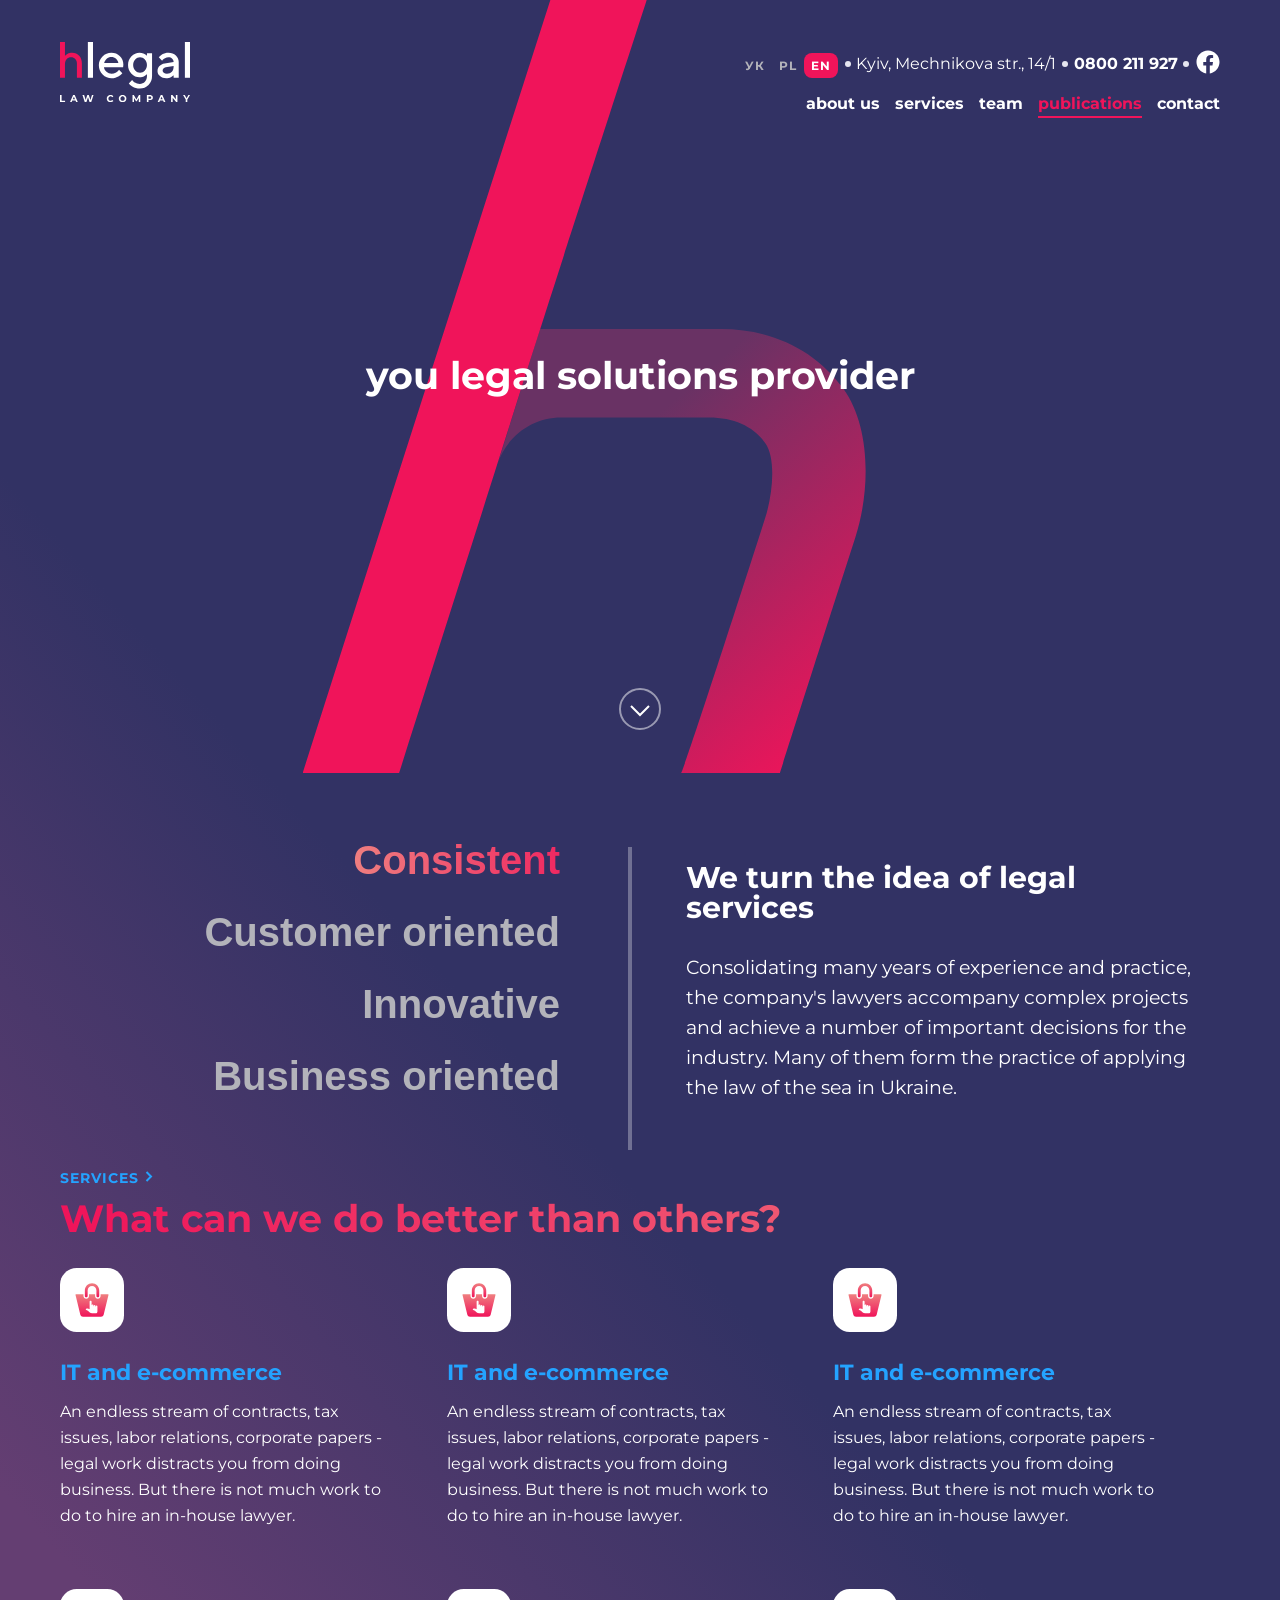
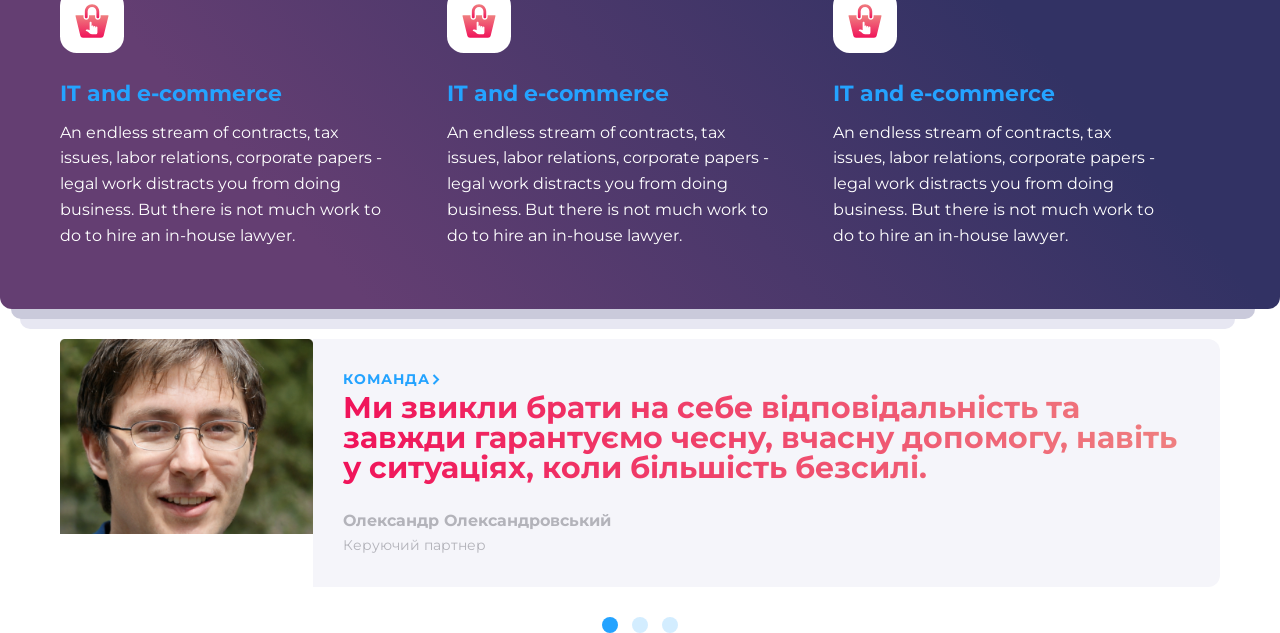
==== final_project/app/index.html @ 8c158797 "slider" ====
<!DOCTYPE html>
<html lang="en ua">

<head>
    <meta charset="UTF-8">
    <meta name="viewport" content="width=device-width, initial-scale=1.0">
    <link rel="stylesheet" href="css/style.css">
    <title>Document</title>
</head>

<body class="body">
    <div class="background">
        <div class="wrapper">
            <header class="header">
                <div class="header__top">
                    <ul class="lang">
                        <li><a href="#">ук</a></li>
                        <li><a href="#">pl</a></li>
                        <li><a href="#" class="active">en</a></li>
                    </ul>
                    <div class="header__adress">Kyiv, Mechnikova str., 14/1</div>
                    <a class="header__tel" href="tel:">0800 211 927</a>
                    <a href="#" class="header__fb">
                        <svg class="icon__facebook">
                            <use xlink:href="img/sprite.svg#facebook"></use>
                        </svg>
                    </a>
                </div>
                <div class="header__logo-box">
                    <a class="header__logo-box-logo" href="#">
                        <img src="./img/logo.svg" alt="">
                    </a>
                    <span class="header__breadcrumbs">about us</span>
                </div>
                <nav class="menu">
                    <button type="button" class="menu__btn"></button>
                    <ul class="menu__list">
                        <li><a href="#">about us</a></li>
                        <li><a href="#">services</a></li>
                        <li><a href="#">team</a></li>
                        <li><a class="active" href="#">publications</a></li>
                        <li><a href="#">contact</a></li>
                    </ul>
                </nav>
            </header>
            <main>
                <section class="solutions">
                    <h1 class="solutions__h">you legal solutions provider</h1>
                    <button class="solutions__btn" type="button">
                        <img src="./img/scroll.svg">
                    </button>
                    <div class="solutions__box">
                        <div class="solutions__box__list">
                            <ul class="solutions__list">
                                <li class="solutions__list__inset"><button type="button"
                                        class="solutions__list__btn active">Consistent</button></li>
                                <li class="solutions__list__inset"><button type="button"
                                        class="solutions__list__btn">Customer
                                        oriented</button></li>
                                <li class="solutions__list__inset"><button type="button"
                                        class="solutions__list__btn">Innovative</button></li>
                                <li class="solutions__list__inset"><button type="button"
                                        class="solutions__list__btn">Business
                                        oriented</button></li>
                            </ul>
                        </div>
                        <div class="solutions__box__text">
                            <article class="solutions__info">
                                <h2 class="solutions__info__h2">We turn the idea of legal services</h3>
                                    <p class="solutions__info__p">Consolidating many years of experience and
                                        practice, the company's lawyers
                                        accompany
                                        complex projects and achieve a number of important decisions for the
                                        industry.
                                        Many
                                        of them form the practice of applying the law of the sea in Ukraine.</p>
                            </article>
                        </div>
                </section>
                <section class="services">
                    <a href="#" class="services__btn">Services</a>
                    <h2 class="services__h2">What can we do better than others?</h2>
                    <div class="services__block">
                        <article class="services__block__inset">
                            <div class="services__block__inset__content">
                                <img class="img-responsive icon__case" src="./img/icon_case.svg">
                                <h3 class="services__block__inset__content__h3">IT and e-commerce</h3>
                                <p class="services__block__inset__content__p">An endless stream of contracts, tax
                                    issues, labor relations, corporate papers - legal work distracts you from doing
                                    business. But there is not much work to do to hire an in-house lawyer.</p>
                            </div>
                        </article>
                        <article class="services__block__inset">
                            <div class="services__block__inset__content">
                                <img class="img-responsive icon__case" src="./img/icon_case.svg">
                                <h3 class="services__block__inset__content__h3">IT and e-commerce</h3>
                                <p class="services__block__inset__content__p">An endless stream of contracts, tax
                                    issues, labor relations, corporate papers - legal work distracts you from doing
                                    business. But there is not much work to do to hire an in-house lawyer.</p>
                            </div>
                        </article>
                        <article class="services__block__inset">
                            <div class="services__block__inset__content">
                                <img class="img-responsive icon__case" src="./img/icon_case.svg">
                                <h3 class="services__block__inset__content__h3">IT and e-commerce</h3>
                                <p class="services__block__inset__content__p">An endless stream of contracts, tax
                                    issues, labor relations, corporate papers - legal work distracts you from doing
                                    business. But there is not much work to do to hire an in-house lawyer.</p>
                            </div>
                        </article>
                        <article class="services__block__inset">
                            <div class="services__block__inset__content">
                                <img class="img-responsive icon__case" src="./img/icon_case.svg">
                                <h3 class="services__block__inset__content__h3">IT and e-commerce</h3>
                                <p class="services__block__inset__content__p">An endless stream of contracts, tax
                                    issues, labor relations, corporate papers - legal work distracts you from doing
                                    business. But there is not much work to do to hire an in-house lawyer.</p>
                            </div>
                        </article>
                        <article class="services__block__inset">
                            <div class="services__block__inset__content">
                                <img class="img-responsive icon__case" src="./img/icon_case.svg">
                                <h3 class="services__block__inset__content__h3">IT and e-commerce</h3>
                                <p class="services__block__inset__content__p">An endless stream of contracts, tax
                                    issues, labor relations, corporate papers - legal work distracts you from doing
                                    business. But there is not much work to do to hire an in-house lawyer.</p>
                            </div>
                        </article>
                        <article class="services__block__inset">
                            <div class="services__block__inset__content">
                                <img class="img-responsive icon__case" src="./img/icon_case.svg">
                                <h3 class="services__block__inset__content__h3">IT and e-commerce</h3>
                                <p class="services__block__inset__content__p">An endless stream of contracts, tax
                                    issues, labor relations, corporate papers - legal work distracts you from doing
                                    business. But there is not much work to do to hire an in-house lawyer.</p>
                            </div>
                        </article>
                    </div>
                </section>
            </main>
        </div>
    </div>
    <div class="wrapper">
        <footer>
            <section class="team">
                <div class="slider js-slider">
                    <article class="slider__item">
                        <div class="slider__item__pic">
                            <img class="img-responsive" src="./img/team-member.png">
                        </div>
                        <div class="slider__item__text">
                            <a href="#" class="slider__item__text__btn">команда</a>
                            <p class="slider__item__text__p1">Ми звикли брати на себе відповідальність та завжди гарантуємо чесну, вчасну допомогу, навіть у ситуаціях, коли більшість безсилі.</p>
                            <p class="slider__item__text__p2">Олександр Олександровський</p>
                            <p class="slider__item__text__p3">Керуючий партнер</p>
                        </div>
                    </article>
                    <article class="slider__item">
                        <div class="slider__item__pic">
                            <img class="img-responsive" src="./img/team-member.png">
                        </div>
                        <div class="slider__item__text">
                            <a href="#" class="slider__item__text__btn">команда</a>
                            <p class="slider__item__text__p1">Ми звикли брати на себе відповідальність та завжди гарантуємо чесну, вчасну допомогу, навіть у ситуаціях, коли більшість безсилі.</p>
                            <p class="slider__item__text__p2">Олександр Олександровський</p>
                            <p class="slider__item__text__p3">Керуючий партнер</p>
                        </div>
                    </article>
                    <article class="slider__item">
                        <div class="slider__item__pic">
                            <img class="img-responsive" src="./img/team-member.png">
                        </div>
                        <div class="slider__item__text">
                            <a href="#" class="slider__item__text__btn">команда</a>
                            <p class="slider__item__text__p1">Ми звикли брати на себе відповідальність та завжди гарантуємо чесну, вчасну допомогу, навіть у ситуаціях, коли більшість безсилі.</p>
                            <p class="slider__item__text__p2">Олександр Олександровський</p>
                            <p class="slider__item__text__p3">Керуючий партнер</p>
                        </div>
                    </article>
                </div>
            </section>
        </footer>
    </div>
    <script src="./js/all.js"></script>
</body>

</html>
---- final_project/app/css/style.css ----
@font-face {
  font-family: "Montserrat";
  src: url(../fonts/Montserrat-400.woff) format("woff");
  font-weight: 400;
  font-style: normal;
  font-display: swap;
}
@font-face {
  font-family: "Montserrat";
  src: url(../fonts/Montserrat-700.woff) format("woff");
  font-weight: 700;
  font-style: normal;
  font-display: swap;
}
* {
  -webkit-box-sizing: border-box;
          box-sizing: border-box;
  margin: 0;
}

.wrapper {
  max-width: 1250px;
  min-width: 290px;
  margin: 0 auto;
  padding: 0 15px;
}

::before,
::after {
  -webkit-box-sizing: border-box;
          box-sizing: border-box;
}

.img-responsive {
  max-width: 100%;
  height: auto;
}

.body {
  font-family: "Montserrat", "Tahoma", sans-serif;
  font-weight: 400;
  font-style: normal;
  color: #ffffff;
}

.background {
  position: relative;
  background-image: url(../img/symbol.svg), linear-gradient(228.57deg, #323264 11.93%, #323264 57.17%, #643E72 87.46%);
  background-repeat: no-repeat;
  background-position: center top, center;
  background-size: 671px auto, contain;
  border-radius: 0px 0px 12px 12px;
}
.background::before {
  content: "";
  display: inline-block;
  width: 97.2%;
  height: 10px;
  background-color: #CACADB;
  border-radius: 0px 0px 12px 12px;
  position: absolute;
  bottom: -10px;
  left: 11px;
}
.background::after {
  content: "";
  display: inline-block;
  width: 94.9%;
  height: 10px;
  background-color: #E7E7F2;
  border-radius: 0px 0px 12px 12px;
  position: absolute;
  bottom: -20px;
  left: 20px;
}

@media (min-width: 768px) {
  .wrapper {
    max-width: 1280px;
    min-width: 260px;
    padding: 0 60px;
  }
  .background {
    background-size: 890px auto, contain;
    background-position: center -9px, center;
  }
}
@media (min-width: 992px) {
  .background {
    background-size: 675px auto, contain;
    background-position: center 0px, center;
  }
}
.header {
  display: grid;
  grid-template-columns: 1fr auto;
  grid-template-rows: -webkit-min-content -webkit-min-content;
  grid-template-rows: min-content min-content;
  position: relative;
}
.header__top {
  grid-column: 1/-1;
  display: -webkit-box;
  display: -ms-flexbox;
  display: flex;
  -webkit-box-pack: justify;
      -ms-flex-pack: justify;
          justify-content: space-between;
  -webkit-box-align: center;
      -ms-flex-align: center;
          align-items: center;
  margin: 0 -15px;
  padding: 0 15px;
  background-color: rgba(245, 245, 250, 0.2);
  padding-top: 10px;
  padding-bottom: 10px;
}
.header__adress {
  display: none;
}
.header__tel {
  color: #ffffff;
  text-decoration: none;
  font-weight: 700;
  font-size: 16px;
  line-height: 100%;
  text-align: right;
}
.header__fb {
  display: none;
}
.header__logo-box {
  display: -webkit-box;
  display: -ms-flexbox;
  display: flex;
  -webkit-box-align: center;
      -ms-flex-align: center;
          align-items: center;
  padding-top: 15px;
}
.header__logo-box span {
  display: none;
}
.header__logo-box-logo img {
  display: block;
  width: 69px;
  height: 32px;
}
.header__breadcrumbs {
  color: #323264;
  font-size: 20px;
  line-height: normal;
  display: -webkit-box;
  display: -ms-flexbox;
  display: flex;
  -webkit-box-align: center;
      -ms-flex-align: center;
          align-items: center;
}
.header__breadcrumbs::before {
  display: none;
  content: "";
  background-image: url(../img/slash.svg);
  width: 12px;
  height: 26px;
}

@media (min-width: 768px) {
  .header {
    grid-template-columns: 1fr;
    grid-template-rows: -webkit-min-content -webkit-min-content -webkit-min-content;
    grid-template-rows: min-content min-content min-content;
  }
  .header__top {
    background-color: transparent;
    padding-top: 50px;
    padding-bottom: 30px;
  }
  .header__adress {
    display: block;
    position: relative;
    padding-left: 18px;
    font-size: 16px;
    line-height: 100%;
  }
  .header__adress::before {
    content: "";
    display: inline-block;
    width: 6px;
    height: 6px;
    border-radius: 50%;
    background-color: #e6e6f0;
    position: absolute;
    top: 5px;
    left: 7px;
  }
  .header__adress::after {
    content: "";
    display: inline-block;
    width: 6px;
    height: 6px;
    border-radius: 50%;
    background-color: #e6e6f0;
    position: absolute;
    top: 5px;
    left: 224px;
  }
  .header__tel {
    padding-left: 18px;
    position: relative;
  }
  .header__tel::after {
    content: "";
    display: inline-block;
    width: 6px;
    height: 6px;
    border-radius: 50%;
    background-color: #e6e6f0;
    position: absolute;
    top: 5px;
    left: 127px;
  }
  .header__fb {
    display: block;
    margin-left: 18px;
  }
  .header__fb:hover use {
    fill: #f0145a;
  }
  .header__logo-box-logo img {
    width: 130px;
    height: 60px;
  }
  .header__top {
    -webkit-box-pack: start;
        -ms-flex-pack: start;
            justify-content: flex-start;
  }
}
@media (min-width: 992px) {
  .header {
    grid-template-columns: 1fr -webkit-min-content;
    grid-template-columns: 1fr min-content;
    grid-template-rows: -webkit-min-content -webkit-min-content;
    grid-template-rows: min-content min-content;
  }
  .header__top {
    grid-column: 2/-1;
    padding-bottom: 16px;
  }
  .header__logo-box {
    grid-row: 1/-1;
  }
  .header__adress {
    white-space: nowrap;
  }
  .header__tel {
    white-space: nowrap;
  }
}
.lang {
  display: -webkit-box;
  display: -ms-flexbox;
  display: flex;
  -webkit-box-align: center;
      -ms-flex-align: center;
          align-items: center;
  padding: 0;
  list-style: none;
}
.lang a {
  color: #b3b3ba;
  font-weight: 700;
  font-size: 12px;
  line-height: normal;
  letter-spacing: 1px;
  text-align: center;
  text-transform: uppercase;
  text-decoration: none;
  padding: 5px 7px;
  border-radius: 8px;
}
.lang a:hover {
  background-color: #f5f5fa;
}
.lang a.active {
  color: #ffffff;
  background-color: #f0145a;
}

.menu__list {
  display: none;
  position: absolute;
  right: -15px;
  top: 88px;
  left: -15px;
  background-color: #ffffff;
  list-style: none;
  padding: 12px;
  text-align: center;
}
.menu__list li {
  margin-bottom: 15px;
  border-radius: 12px;
  background-color: #f5f5fa;
  padding: 7px 0;
}
.menu__list li:hover {
  background-color: #e6e6f0;
}
.menu__list a {
  text-decoration: none;
  color: #24a3ff;
  font-weight: 700;
  font-size: 24px;
  line-height: 100%;
}
.menu__list a.active {
  color: #f0145a;
}
.menu__btn {
  background-image: url(../img/hamburger.svg);
  background-color: transparent;
  border: none;
  width: 32px;
  height: 33px;
  border-radius: 8px;
  margin-top: 12px;
}
.menu__btn:hover {
  background-color: #e6e6f0;
}
.menu__btn.active {
  background-image: url(../img/close.svg);
}

@media (min-width: 768px) {
  .menu__btn {
    display: none;
  }
  .menu__list {
    position: static;
    background-color: transparent;
    display: -webkit-box;
    display: -ms-flexbox;
    display: flex;
    -webkit-box-align: center;
        -ms-flex-align: center;
            align-items: center;
    padding: 0;
  }
  .menu__list li:hover {
    background-color: transparent;
  }
  .menu__list li {
    background-color: transparent;
    padding: 30px 15px 0 0px;
  }
  .menu__list li a {
    margin: 0;
    color: #ffffff;
    font-size: 16px;
    padding-bottom: 3px;
    border-bottom: 2px solid transparent;
  }
  .menu__list li a:hover {
    border-color: #ffffff;
  }
  .menu__list li a.active {
    color: #f0145a;
    border-color: #f0145a;
  }
}
@media (min-width: 992px) {
  .menu__list {
    white-space: nowrap;
    -webkit-box-pack: end;
        -ms-flex-pack: end;
            justify-content: flex-end;
  }
  .menu__list li {
    padding: 0px 0px 0 15px;
  }
}
.icon__facebook {
  width: 24px;
  height: 24px;
  fill: #ffffff;
}
.icon__case {
  width: 64px;
  height: 64px;
}

.solutions {
  display: -webkit-box;
  display: -ms-flexbox;
  display: flex;
  -webkit-box-orient: vertical;
  -webkit-box-direction: normal;
      -ms-flex-direction: column;
          flex-direction: column;
  -webkit-box-align: center;
      -ms-flex-align: center;
          align-items: center;
  padding-bottom: 26px;
}
.solutions__h {
  font-weight: 700;
  font-size: 38px;
  line-height: 100%;
  text-align: center;
  padding: 229px 0 292px;
}
.solutions__btn {
  cursor: pointer;
  border: none;
  background: transparent;
}
.solutions__box {
  display: -webkit-box;
  display: -ms-flexbox;
  display: flex;
  -webkit-box-orient: vertical;
  -webkit-box-direction: normal;
      -ms-flex-direction: column;
          flex-direction: column;
  -webkit-box-align: center;
      -ms-flex-align: center;
          align-items: center;
  width: 100%;
}
.solutions__box__list {
  width: 100%;
  padding-bottom: 30px;
}
.solutions__box__text {
  position: relative;
  padding-top: 30px;
}
.solutions__box__text::before {
  content: "";
  width: 100%;
  height: 4px;
  background-color: rgba(255, 255, 255, 0.3);
  position: absolute;
  top: 0px;
}
.solutions__list {
  display: -webkit-box;
  display: -ms-flexbox;
  display: flex;
  -webkit-box-align: start;
      -ms-flex-align: start;
          align-items: flex-start;
  padding-left: 30px;
  list-style: none;
  padding: 0;
  overflow: auto;
}
.solutions__list__inset {
  white-space: nowrap;
}
.solutions__list__inset button.active {
  background-image: -webkit-gradient(linear, left top, right top, color-stop(0.84%, #EF8080), color-stop(99.96%, #F0145A));
  background-image: linear-gradient(90deg, #EF8080 0.84%, #F0145A 99.96%);
  -webkit-background-clip: text;
          background-clip: text;
  -webkit-text-fill-color: transparent;
}
.solutions__list__btn {
  cursor: pointer;
  background-color: transparent;
  border: none;
  padding-right: 50px;
  font-size: 40px;
  font-weight: 700;
  line-height: 1em;
  color: #b3b3ba;
}
.solutions__info {
  padding: 16px;
}
.solutions__info__h2 {
  color: #ffffff;
  font-family: Montserrat;
  font-size: 30px;
  font-weight: 700;
  line-height: 1em;
}
.solutions__info__p {
  padding-top: 30px;
  color: #ffffff;
  font-size: 19px;
  line-height: 1.57em;
}

@media (min-width: 992px) {
  .solutions__box {
    padding-top: 90px;
    -webkit-box-orient: horizontal;
    -webkit-box-direction: normal;
        -ms-flex-direction: row;
            flex-direction: row;
    -webkit-box-align: center;
        -ms-flex-align: center;
            align-items: center;
  }
  .solutions__box__list {
    width: 50%;
  }
  .solutions__box__text {
    width: 50%;
    padding: 0 0 0 30px;
  }
  .solutions__box__text::before {
    content: "";
    width: 4px;
    height: 303px;
    top: 0px;
    left: -12px;
  }
  .solutions__list {
    display: block;
  }
  .solutions__list__inset {
    padding: 15px 30px 15px 0;
    text-align: end;
  }
}
.services__btn {
  text-decoration: none;
  padding-right: 14px;
  color: #24A3FF;
  font-size: 14px;
  font-weight: 700;
  line-height: 1em;
  letter-spacing: 1px;
  text-transform: uppercase;
  background-image: url(../img/arrow.svg);
  background-repeat: no-repeat;
  background-position: 83px 1px;
  padding-bottom: 10px;
}
.services__h2 {
  font-size: 38px;
  font-weight: 700;
  line-height: 1em;
  background-image: -webkit-gradient(linear, left top, right top, color-stop(0.84%, #F0145A), color-stop(99.96%, #EF8080));
  background-image: linear-gradient(90deg, #F0145A 0.84%, #EF8080 99.96%);
  -webkit-background-clip: text;
          background-clip: text;
  -webkit-text-fill-color: transparent;
  padding: 13px 0 30px;
}
.services__block {
  display: -webkit-box;
  display: -ms-flexbox;
  display: flex;
  -webkit-box-orient: vertical;
  -webkit-box-direction: normal;
      -ms-flex-direction: column;
          flex-direction: column;
  -webkit-box-align: center;
      -ms-flex-align: center;
          align-items: center;
  margin: 0 -15px;
}
.services__block__inset {
  width: 100%;
  padding-left: 15px;
  padding-right: 15px;
  padding-bottom: 30px;
}
.services__block__inset__content {
  display: -webkit-box;
  display: -ms-flexbox;
  display: flex;
  -webkit-box-orient: vertical;
  -webkit-box-direction: normal;
      -ms-flex-direction: column;
          flex-direction: column;
  -webkit-box-pack: start;
      -ms-flex-pack: start;
          justify-content: flex-start;
}
.services__block__inset__content__h3 {
  color: #24A3FF;
  font-size: 22px;
  font-weight: 700;
  line-height: 1em;
  padding-top: 30px;
  padding-bottom: 15px;
}
.services__block__inset__content__p {
  color: #ffffff;
  font-size: 16px;
  line-height: 1.62em;
}

@media (min-width: 768px) {
  .services__block {
    -ms-flex-wrap: wrap;
        flex-wrap: wrap;
    -webkit-box-orient: horizontal;
    -webkit-box-direction: normal;
        -ms-flex-direction: row;
            flex-direction: row;
    margin: 0 -30px;
    width: 100%;
  }
  .services__block__inset {
    width: 50%;
    padding-left: 30px;
    padding-right: 30px;
    padding-bottom: 60px;
  }
}
@media (min-width: 992px) {
  .services__block__inset {
    width: 33.33333%;
  }
}
.team {
  padding-top: 30px;
}

/* Slider */
.slick-slider {
  position: relative;
  display: block;
  -webkit-box-sizing: border-box;
          box-sizing: border-box;
  -webkit-touch-callout: none;
  -webkit-user-select: none;
  -moz-user-select: none;
  -ms-user-select: none;
  user-select: none;
  -ms-touch-action: pan-y;
  touch-action: pan-y;
  -webkit-tap-highlight-color: transparent;
}

.slick-list {
  position: relative;
  overflow: hidden;
  display: block;
  margin: 0;
  padding: 0;
}
.slick-list:focus {
  outline: none;
}
.slick-list.dragging {
  cursor: pointer;
  cursor: hand;
}

.slick-slider .slick-track,
.slick-slider .slick-list {
  -webkit-transform: translate3d(0, 0, 0);
  transform: translate3d(0, 0, 0);
}

.slick-track {
  position: relative;
  left: 0;
  top: 0;
  display: block;
  margin-left: auto;
  margin-right: auto;
}
.slick-track:before, .slick-track:after {
  content: "";
  display: table;
}
.slick-track:after {
  clear: both;
}
.slick-loading .slick-track {
  visibility: hidden;
}

.slick-slide {
  float: left;
  height: 100%;
  min-height: 1px;
  display: none;
}
[dir=rtl] .slick-slide {
  float: right;
}
.slick-slide img {
  display: block;
}
.slick-slide.slick-loading img {
  display: none;
}
.slick-slide.dragging img {
  pointer-events: none;
}
.slick-initialized .slick-slide {
  display: block;
}
.slick-loading .slick-slide {
  visibility: hidden;
}
.slick-vertical .slick-slide {
  display: block;
  height: auto;
  border: 1px solid transparent;
}

.slick-arrow.slick-hidden {
  display: none;
}

.slider__item__pic {
  border-top-left-radius: 12px;
  border-top-right-radius: 12px;
}
.slider__item__text {
  background-color: #F5F5FA;
  border-bottom-left-radius: 12px;
  border-bottom-right-radius: 12px;
  padding: 30px;
}
.slider__item__text__btn {
  text-decoration: none;
  color: #24A3FF;
  font-size: 14px;
  font-weight: 700;
  line-height: 1em;
  letter-spacing: 1px;
  text-transform: uppercase;
  padding-right: 12px;
  background: url(../img/arrow.svg) no-repeat center right;
}
.slider__item__text__p1 {
  padding-top: 5px;
  padding-bottom: 30px;
  font-size: 30px;
  font-weight: 700;
  line-height: 1em;
  background: -webkit-gradient(linear, left top, right top, color-stop(0.84%, #F0145A), color-stop(99.96%, #EF8080));
  background: linear-gradient(90deg, #F0145A 0.84%, #EF8080 99.96%);
  background-clip: text;
  -webkit-background-clip: text;
  -webkit-text-fill-color: transparent;
}
.slider__item__text__p2 {
  color: #B3B3BA;
  font-size: 16px;
  font-weight: 700;
  line-height: 1em;
  padding-bottom: 6px;
}
.slider__item__text__p3 {
  color: #B3B3BA;
  font-size: 14px;
  line-height: 1.57em;
}
.slider__dots {
  display: -webkit-box;
  display: -ms-flexbox;
  display: flex;
  list-style: none;
  padding: 0;
  -webkit-box-pack: center;
      -ms-flex-pack: center;
          justify-content: center;
}
.slider__dots li {
  padding: 0 7px;
}
.slider__dots li.slick-active button {
  opacity: 1;
}
.slider__dots button {
  margin-top: 30px;
  cursor: pointer;
  width: 16px;
  height: 16px;
  border: none;
  border-radius: 50%;
  background-color: #24A3FF;
  opacity: 0.2;
  font-size: 0;
}

@media (min-width: 992px) {
  .slider__item {
    display: -webkit-box !important;
    display: -ms-flexbox !important;
    display: flex !important;
  }
  .slider__item__pic {
    border-top-right-radius: 12px;
    border-bottom-left-radius: 12px;
  }
  .slider__item__text {
    border-bottom-left-radius: 0;
    border-top-right-radius: 12px;
  }
}
/*# sourceMappingURL=style.css.map */
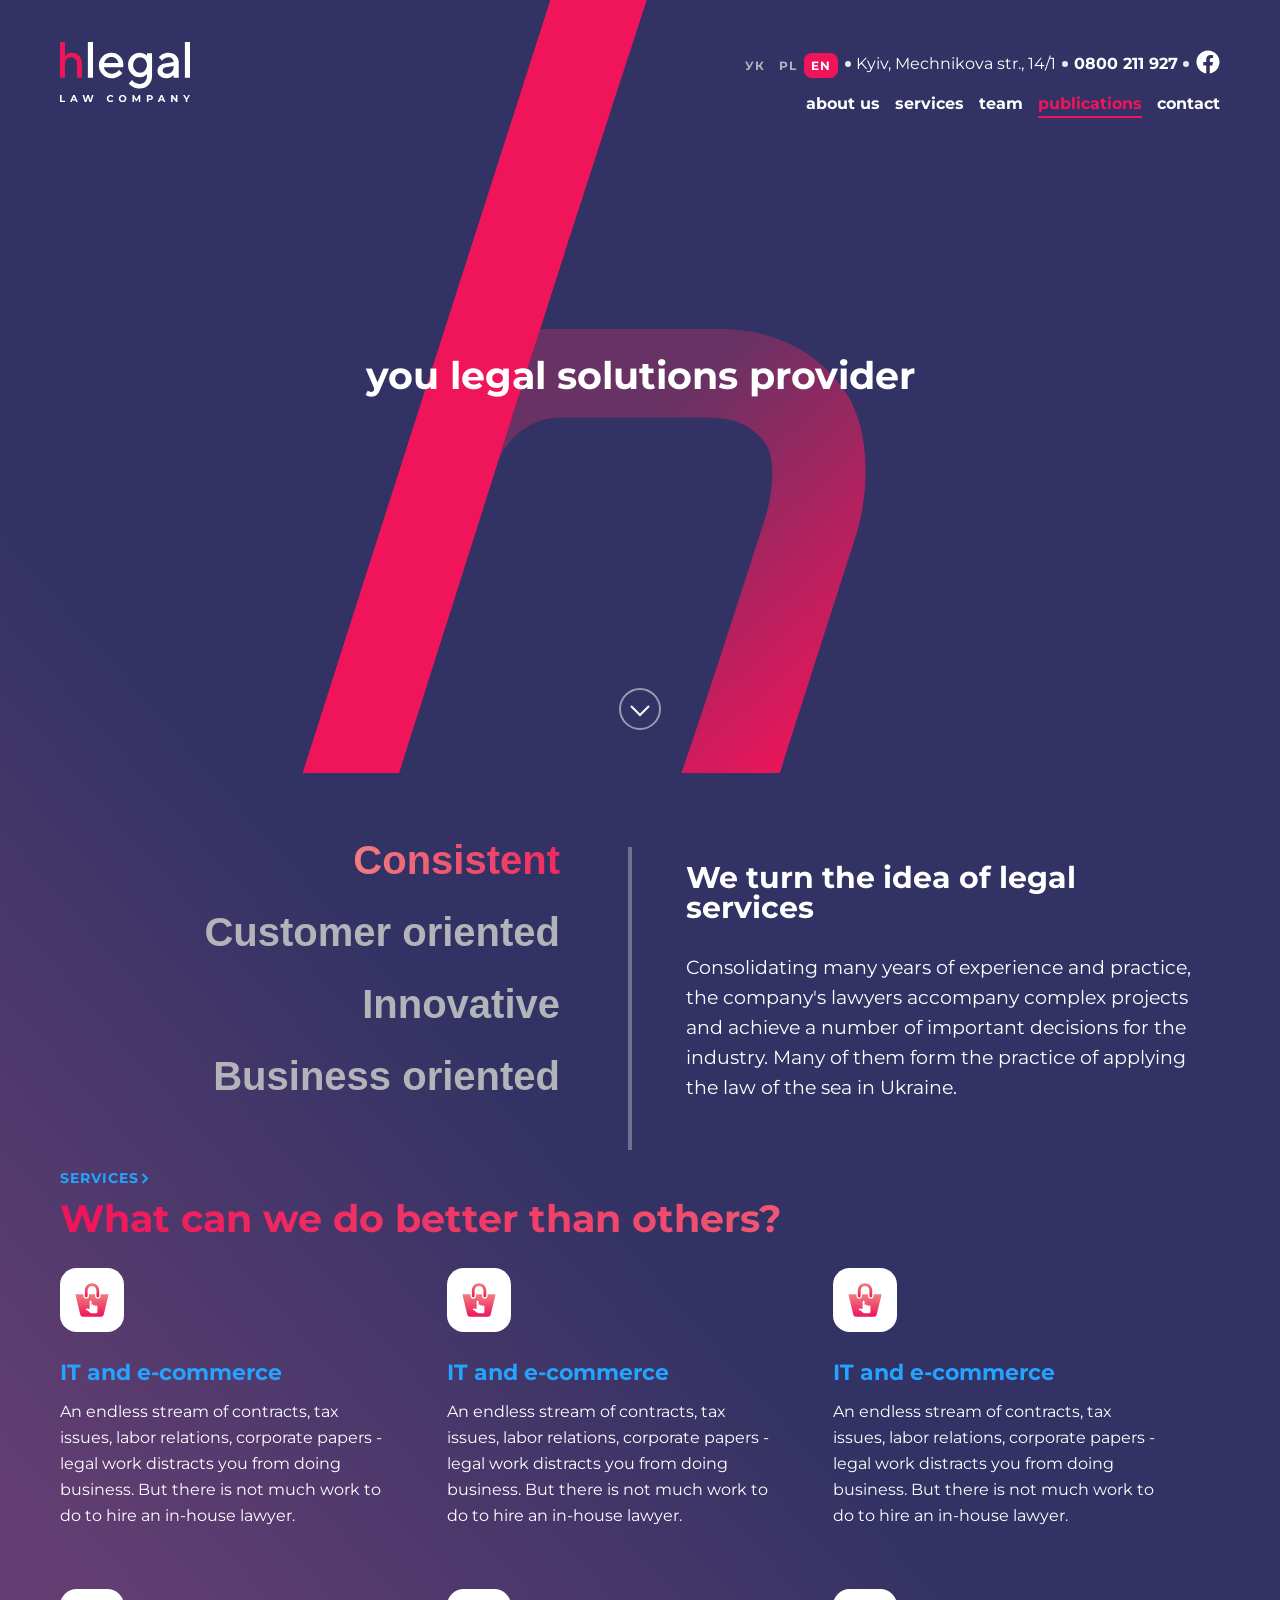
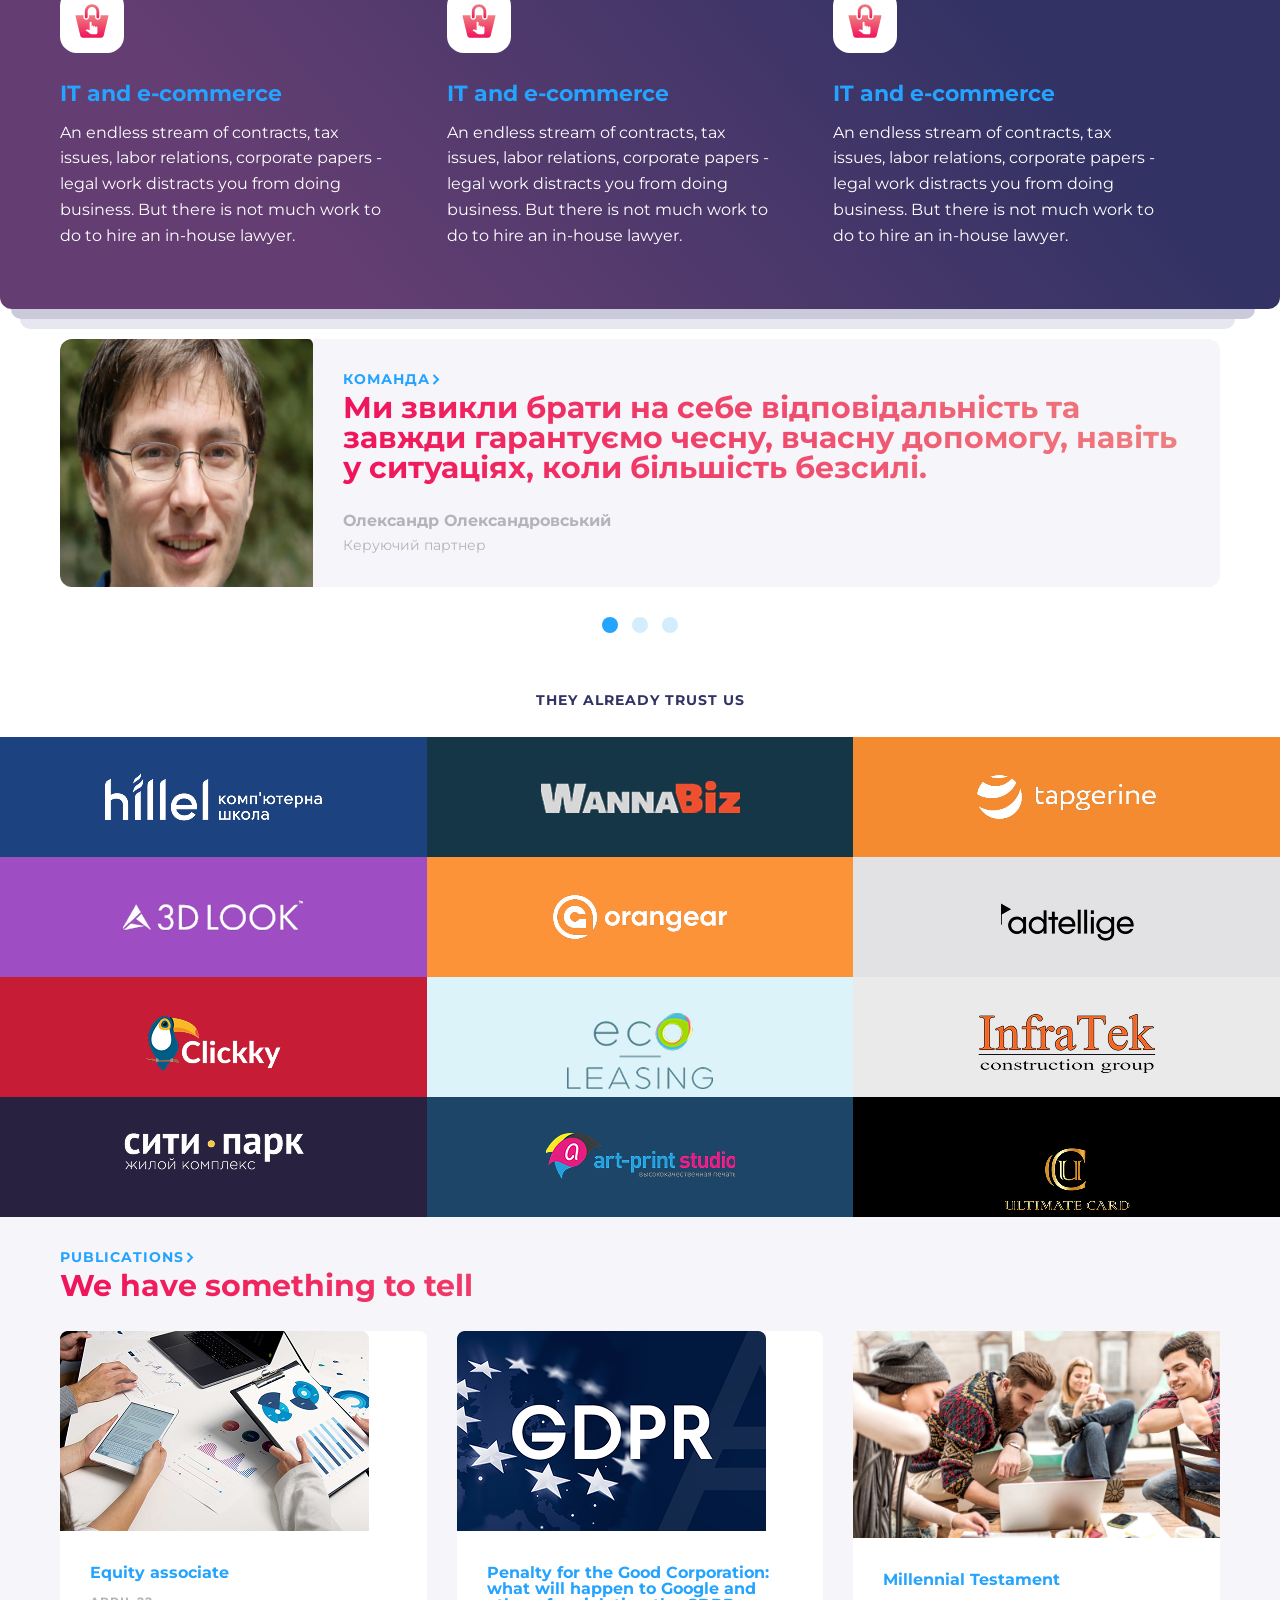
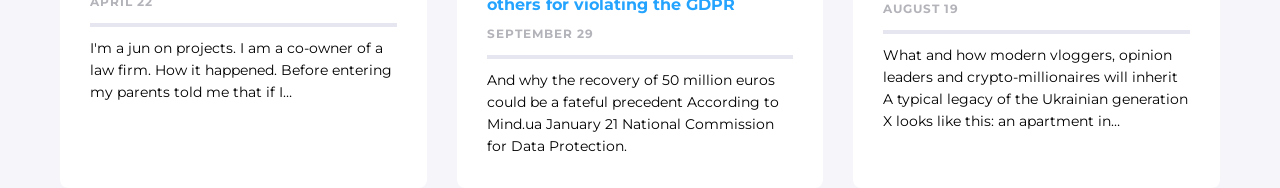
==== commit 8d2f264e: "sections:trust_&_publications_adaptive" ====
--- a/final_project/app/index.html
+++ b/final_project/app/index.html
@@ -78,7 +78,7 @@
                         </div>
                 </section>
                 <section class="services">
-                    <a href="#" class="services__btn">Services</a>
+                    <a href="#" class="btn">Services</a>
                     <h2 class="services__h2">What can we do better than others?</h2>
                     <div class="services__block">
                         <article class="services__block__inset">
@@ -140,47 +140,132 @@
             </main>
         </div>
     </div>
-    <div class="wrapper">
-        <footer>
+    <footer>
+        <div class="wrapper">
             <section class="team">
                 <div class="slider js-slider">
                     <article class="slider__item">
                         <div class="slider__item__pic">
-                            <img class="img-responsive" src="./img/team-member.png">
+                            <picture>
+                                <source media="(min-width:992px)" srcset="./img/team-member-992.png">
+                                <img class="img-responsive" src="./img/team-member.png">
+                            </picture>
                         </div>
                         <div class="slider__item__text">
-                            <a href="#" class="slider__item__text__btn">команда</a>
-                            <p class="slider__item__text__p1">Ми звикли брати на себе відповідальність та завжди гарантуємо чесну, вчасну допомогу, навіть у ситуаціях, коли більшість безсилі.</p>
+                            <a href="#" class="btn">команда</a>
+                            <p class="slider__item__text__p1">Ми звикли брати на себе відповідальність та завжди
+                                гарантуємо чесну, вчасну допомогу, навіть у ситуаціях, коли більшість безсилі.</p>
                             <p class="slider__item__text__p2">Олександр Олександровський</p>
                             <p class="slider__item__text__p3">Керуючий партнер</p>
                         </div>
                     </article>
                     <article class="slider__item">
                         <div class="slider__item__pic">
-                            <img class="img-responsive" src="./img/team-member.png">
+                            <picture>
+                                <source media="(min-width:992px)" srcset="./img/team-member-992.png">
+                                <img class="img-responsive" src="./img/team-member.png">
+                            </picture>
                         </div>
                         <div class="slider__item__text">
-                            <a href="#" class="slider__item__text__btn">команда</a>
-                            <p class="slider__item__text__p1">Ми звикли брати на себе відповідальність та завжди гарантуємо чесну, вчасну допомогу, навіть у ситуаціях, коли більшість безсилі.</p>
+                            <a href="#" class="btn">команда</a>
+                            <p class="slider__item__text__p1">Ми звикли брати на себе відповідальність та завжди
+                                гарантуємо чесну, вчасну допомогу, навіть у ситуаціях, коли більшість безсилі.</p>
                             <p class="slider__item__text__p2">Олександр Олександровський</p>
                             <p class="slider__item__text__p3">Керуючий партнер</p>
                         </div>
                     </article>
                     <article class="slider__item">
                         <div class="slider__item__pic">
-                            <img class="img-responsive" src="./img/team-member.png">
+                            <picture>
+                                <source media="(min-width:992px)" srcset="./img/team-member-992.png">
+                                <img class="img-responsive" src="./img/team-member.png">
+                            </picture>
                         </div>
                         <div class="slider__item__text">
-                            <a href="#" class="slider__item__text__btn">команда</a>
-                            <p class="slider__item__text__p1">Ми звикли брати на себе відповідальність та завжди гарантуємо чесну, вчасну допомогу, навіть у ситуаціях, коли більшість безсилі.</p>
+                            <a href="#" class="btn">команда</a>
+                            <p class="slider__item__text__p1">Ми звикли брати на себе відповідальність та завжди
+                                гарантуємо чесну, вчасну допомогу, навіть у ситуаціях, коли більшість безсилі.</p>
                             <p class="slider__item__text__p2">Олександр Олександровський</p>
                             <p class="slider__item__text__p3">Керуючий партнер</p>
                         </div>
                     </article>
                 </div>
             </section>
-        </footer>
-    </div>
+        </div>
+        <section class="trust">
+            <h2 class="trust__h2">They already trust us</h2>
+            <div class="trust__list">
+                <div class="trust__list__inset trust__list__inset-color1">
+                    <img class="img-responsive" src="./img/hillel.png">
+                </div>
+                <div class="trust__list__inset trust__list__inset-color2">
+                    <img class="img-responsive" src="./img/wanna-biz.png">
+                </div>
+                <div class="trust__list__inset trust__list__inset-color3">
+                    <img class="img-responsive" src="./img/tapgerine.png">
+                </div>
+                <div class="trust__list__inset trust__list__inset-color4">
+                    <img class="img-responsive" src="./img/3dlook.png">
+                </div>
+                <div class="trust__list__inset trust__list__inset-color5">
+                    <img class="img-responsive" src="./img/orangear.png">
+                </div>
+                <div class="trust__list__inset trust__list__inset-color6">
+                    <img class="img-responsive" src="./img/adtellige.png">
+                </div>
+                <div class="trust__list__inset trust__list__inset-color7">
+                    <img class="img-responsive" src="./img/clicky.png">
+                </div>
+                <div class="trust__list__inset trust__list__inset-color8">
+                    <img class="img-responsive" src="./img/ecolease.png">
+                </div>
+                <div class="trust__list__inset trust__list__inset-color9">
+                    <img class="img-responsive" src="./img/ifratek.png">
+                </div>
+                <div class="trust__list__inset trust__list__inset-color10">
+                    <img class="img-responsive" src="./img/city-park.png">
+                </div>
+                <div class="trust__list__inset trust__list__inset-color11">
+                    <img class="img-responsive" src="./img/art-print.png">
+                </div>
+                <div class="trust__list__inset trust__list__inset-color12">
+                    <img class="img-responsive" src="./img/ultimate.png">
+                </div>
+            </div>
+        </section>
+        <section class="publications">
+            <div class="wrapper">
+                <a href="#" class="btn">Publications</a>
+                <h2 class="publications__h2">We have something to tell</h2>
+                <div class="publications__list">
+                    <article class="publications__list__inset">
+                        <img class="img-responsive" src="./img/associate.png">
+                        <div class="publications__list__inset__text">
+                            <a href="#" class="publications__list__inset__text__btn">Equity associate</a>
+                            <p class="publications__list__inset__text__p1">April 22</p>
+                            <p class="publications__list__inset__text__p2">I'm a jun on projects. I am a co-owner of a law firm. How it happened. Before entering my parents told me that if I…</p>
+                        </div>
+                    </article>
+                    <article class="publications__list__inset">
+                        <img class="img-responsive" src="./img/gdpr.png">
+                        <div class="publications__list__inset__text">
+                            <a href="#" class="publications__list__inset__text__btn">Penalty for the Good Corporation: what will happen to Google and others for violating the GDPR</a>
+                            <p class="publications__list__inset__text__p1">September 29</p>
+                            <p class="publications__list__inset__text__p2">And why the recovery of 50 million euros could be a fateful precedent According to Mind.ua January 21 National Commission for Data Protection.</p>
+                        </div>
+                    </article>
+                    <article class="publications__list__inset publications__list__inset-item3">
+                        <img class="img-responsive" src="./img/millennial.png">
+                        <div class="publications__list__inset__text">
+                            <a href="#" class="publications__list__inset__text__btn">Millennial Testament</a>
+                            <p class="publications__list__inset__text__p1">August 19</p>
+                            <p class="publications__list__inset__text__p2">What and how modern vloggers, opinion leaders and crypto-millionaires will inherit A typical legacy of the Ukrainian generation X looks like this: an apartment in…</p>
+                        </div>
+                    </article>
+                </div>
+            </div>
+        </section>
+    </footer>
     <script src="./js/all.js"></script>
 </body>
 
--- a/final_project/app/css/style.css
+++ b/final_project/app/css/style.css
@@ -527,20 +527,6 @@
     padding: 15px 30px 15px 0;
     text-align: end;
   }
-}
-.services__btn {
-  text-decoration: none;
-  padding-right: 14px;
-  color: #24A3FF;
-  font-size: 14px;
-  font-weight: 700;
-  line-height: 1em;
-  letter-spacing: 1px;
-  text-transform: uppercase;
-  background-image: url(../img/arrow.svg);
-  background-repeat: no-repeat;
-  background-position: 83px 1px;
-  padding-bottom: 10px;
 }
 .services__h2 {
   font-size: 38px;
@@ -725,17 +711,6 @@
   border-bottom-right-radius: 12px;
   padding: 30px;
 }
-.slider__item__text__btn {
-  text-decoration: none;
-  color: #24A3FF;
-  font-size: 14px;
-  font-weight: 700;
-  line-height: 1em;
-  letter-spacing: 1px;
-  text-transform: uppercase;
-  padding-right: 12px;
-  background: url(../img/arrow.svg) no-repeat center right;
-}
 .slider__item__text__p1 {
   padding-top: 5px;
   padding-bottom: 30px;
@@ -794,8 +769,9 @@
     display: -ms-flexbox !important;
     display: flex !important;
   }
-  .slider__item__pic {
-    border-top-right-radius: 12px;
+  .slider__item__pic img {
+    height: 100%;
+    border-top-left-radius: 12px;
     border-bottom-left-radius: 12px;
   }
   .slider__item__text {
@@ -803,4 +779,214 @@
     border-top-right-radius: 12px;
   }
 }
+.trust {
+  padding-top: 60px;
+}
+.trust__h2 {
+  color: #323264;
+  font-size: 14px;
+  font-weight: 700;
+  line-height: 1em;
+  letter-spacing: 1px;
+  text-transform: uppercase;
+  text-align: center;
+  padding-bottom: 30px;
+}
+.trust__list {
+  display: -webkit-box;
+  display: -ms-flexbox;
+  display: flex;
+  -webkit-box-orient: vertical;
+  -webkit-box-direction: normal;
+      -ms-flex-direction: column;
+          flex-direction: column;
+  -webkit-box-align: center;
+      -ms-flex-align: center;
+          align-items: center;
+  -webkit-box-pack: center;
+      -ms-flex-pack: center;
+          justify-content: center;
+  width: 100%;
+}
+.trust__list__inset {
+  display: -webkit-box;
+  display: -ms-flexbox;
+  display: flex;
+  -webkit-box-align: center;
+      -ms-flex-align: center;
+          align-items: center;
+  -webkit-box-pack: center;
+      -ms-flex-pack: center;
+          justify-content: center;
+  padding: 36px;
+  height: 120px;
+  width: 100%;
+}
+.trust__list__inset img {
+  display: block;
+  margin: 0 auto;
+}
+.trust__list__inset-color1 {
+  background-color: #1C4280;
+}
+.trust__list__inset-color2 {
+  background-color: #143646;
+}
+.trust__list__inset-color3 {
+  background-image: -webkit-gradient(linear, left bottom, left top, from(#F48B30), to(#F48B30));
+  background-image: linear-gradient(0deg, #F48B30 0%, #F48B30 100%);
+}
+.trust__list__inset-color4 {
+  background-color: #9E4DC3;
+}
+.trust__list__inset-color5 {
+  background-color: #FD9339;
+}
+.trust__list__inset-color6 {
+  background-color: #E2E2E4;
+}
+.trust__list__inset-color7 {
+  background-color: #C71C36;
+  display: none;
+}
+.trust__list__inset-color8 {
+  background-color: #DCF3F9;
+  display: none;
+}
+.trust__list__inset-color9 {
+  background-color: #EAEAEA;
+  display: none;
+}
+.trust__list__inset-color10 {
+  background-color: #282240;
+  display: none;
+}
+.trust__list__inset-color11 {
+  background-color: #1D4568;
+  display: none;
+}
+.trust__list__inset-color12 {
+  background-color: #000000;
+  display: none;
+}
+
+@media (min-width: 768px) {
+  .trust__list {
+    -webkit-box-orient: horizontal;
+    -webkit-box-direction: normal;
+        -ms-flex-direction: row;
+            flex-direction: row;
+    -ms-flex-wrap: wrap;
+        flex-wrap: wrap;
+  }
+  .trust__list__inset {
+    width: 33.333%;
+  }
+  .trust__list__inset-color7 {
+    display: block;
+  }
+  .trust__list__inset-color8 {
+    display: block;
+  }
+  .trust__list__inset-color9 {
+    display: block;
+  }
+  .trust__list__inset-color10 {
+    display: block;
+  }
+  .trust__list__inset-color11 {
+    display: block;
+  }
+  .trust__list__inset-color12 {
+    display: block;
+  }
+}
+.publications {
+  background-color: #F5F5FA;
+  padding-top: 30px;
+}
+.publications__h2 {
+  padding-top: 5px;
+  padding-bottom: 30px;
+  font-size: 30px;
+  font-weight: 700;
+  line-height: 1em;
+  background-image: -webkit-gradient(linear, left top, right top, color-stop(0.84%, #F0145A), color-stop(99.96%, #EF8080));
+  background-image: linear-gradient(90deg, #F0145A 0.84%, #EF8080 99.96%);
+  background-clip: text;
+  -webkit-background-clip: text;
+  -webkit-text-fill-color: transparent;
+}
+.publications__list {
+  display: grid;
+  gap: 30px;
+}
+.publications__list__inset {
+  border-radius: 8px;
+  background-color: #ffffff;
+}
+.publications__list__inset__text {
+  padding: 30px;
+}
+.publications__list__inset__text__btn {
+  display: block;
+  text-decoration: none;
+  color: #24A3FF;
+  font-size: 16px;
+  font-weight: 700;
+  line-height: 1em;
+  padding-bottom: 15px;
+}
+.publications__list__inset__text__p1 {
+  color: #B3B3BA;
+  font-size: 12px;
+  font-weight: 700;
+  line-height: 1em;
+  letter-spacing: 1px;
+  text-transform: uppercase;
+  padding-bottom: 15px;
+}
+.publications__list__inset__text__p2 {
+  padding-top: 15px;
+  color: #000000;
+  font-size: 14px;
+  line-height: 1.57em;
+  position: relative;
+}
+.publications__list__inset__text__p2::before {
+  content: "";
+  width: 100%;
+  height: 4px;
+  background-color: #E6E6F0;
+  position: absolute;
+  top: 0px;
+}
+
+@media (min-width: 768px) {
+  .publications__list {
+    grid-template-columns: 1fr 1fr;
+  }
+  .publications__list__inset-item3 {
+    grid-column: span 2;
+  }
+}
+@media (min-width: 992px) {
+  .publications__list {
+    grid-template-columns: 1fr 1fr 1fr;
+  }
+  .publications__list__inset-item3 {
+    grid-column: span 1;
+  }
+}
+.btn {
+  text-decoration: none;
+  color: #24A3FF;
+  font-size: 14px;
+  font-weight: 700;
+  line-height: 1em;
+  letter-spacing: 1px;
+  text-transform: uppercase;
+  padding-right: 12px;
+  background: url(../img/arrow.svg) no-repeat center right;
+}
 /*# sourceMappingURL=style.css.map */
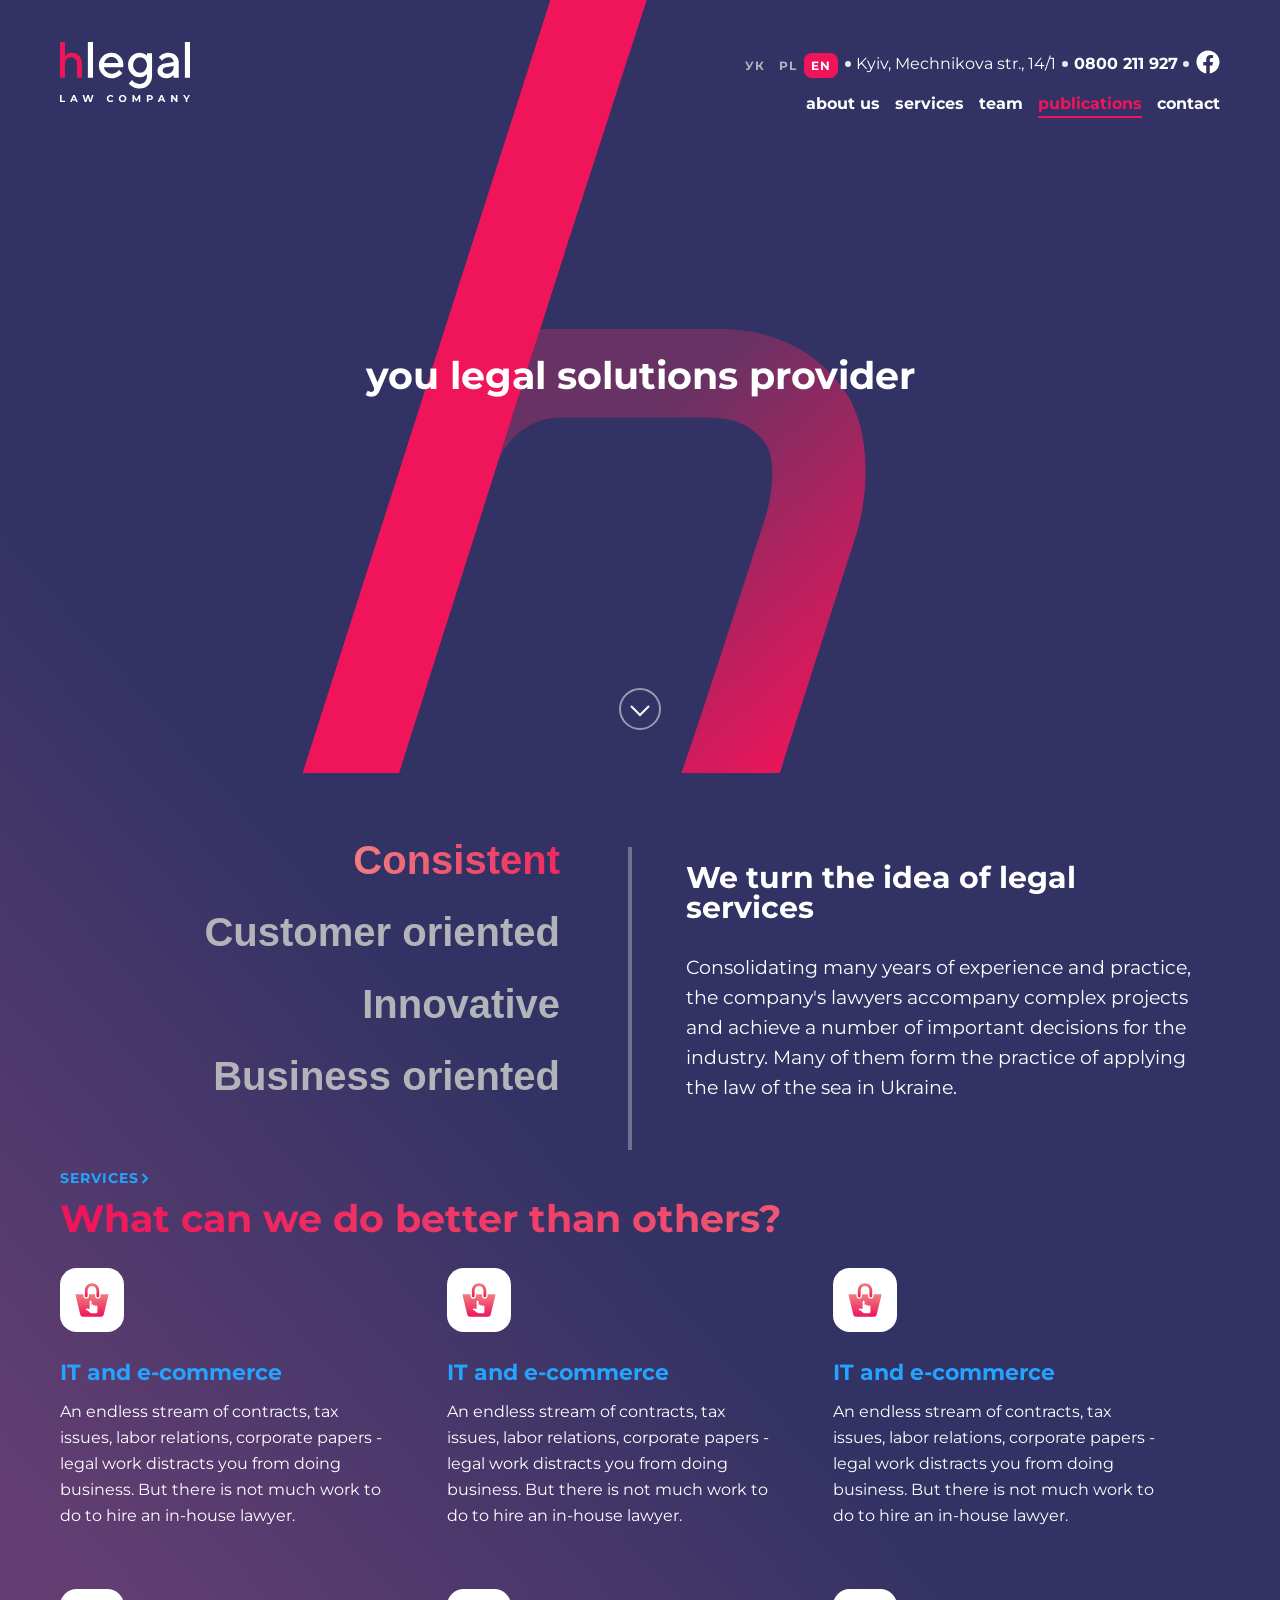
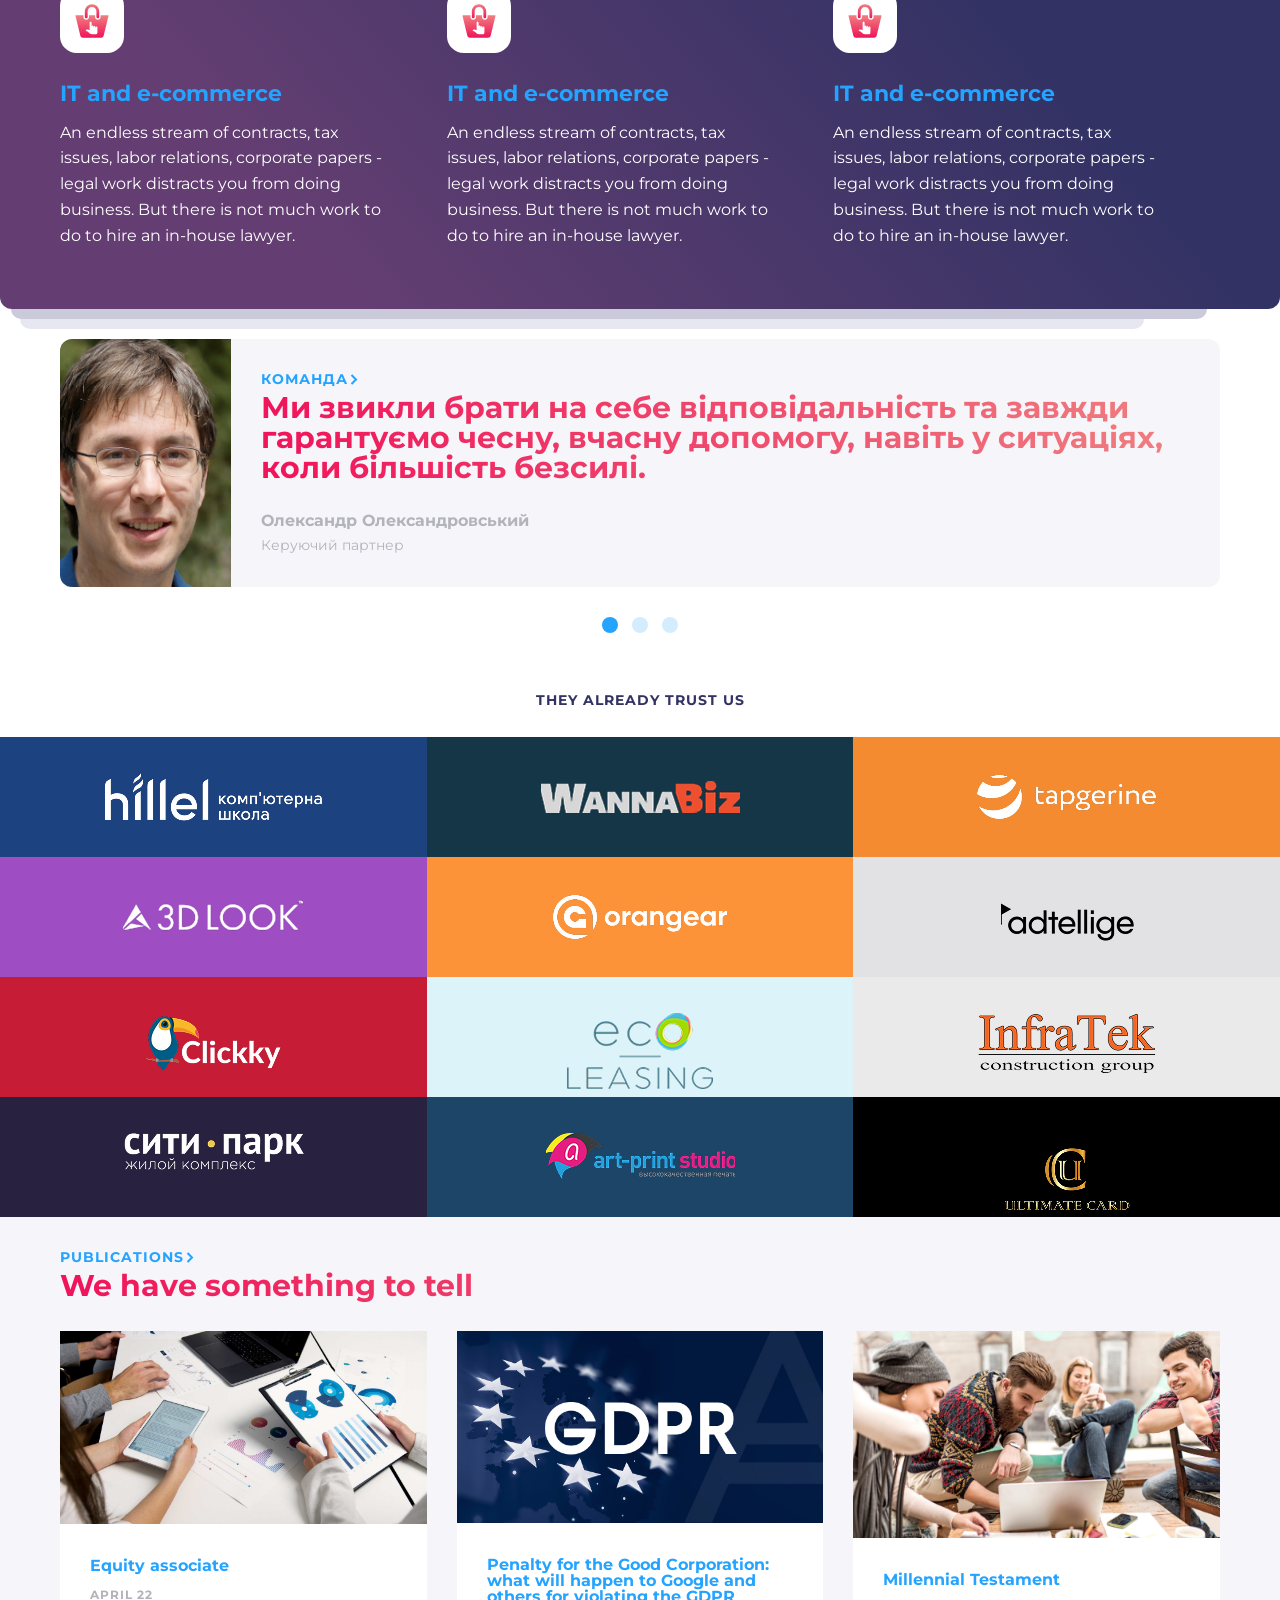
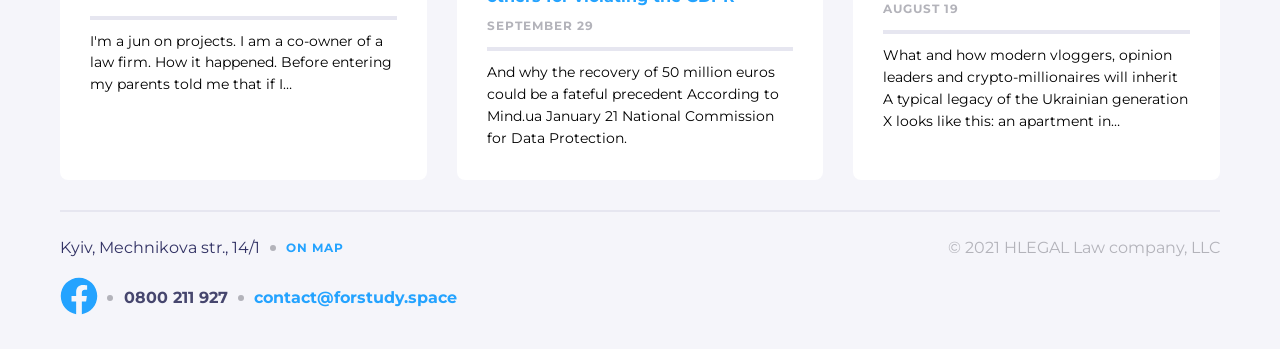
==== commit 7460b3f2: "full_homepage_adaptive" ====
--- a/final_project/app/index.html
+++ b/final_project/app/index.html
@@ -141,8 +141,9 @@
         </div>
     </div>
     <footer>
-        <div class="wrapper">
-            <section class="team">
+
+        <section class="team">
+            <div class="wrapper">
                 <div class="slider js-slider">
                     <article class="slider__item">
                         <div class="slider__item__pic">
@@ -190,8 +191,8 @@
                         </div>
                     </article>
                 </div>
-            </section>
-        </div>
+            </div>
+        </section>
         <section class="trust">
             <h2 class="trust__h2">They already trust us</h2>
             <div class="trust__list">
@@ -239,32 +240,69 @@
                 <h2 class="publications__h2">We have something to tell</h2>
                 <div class="publications__list">
                     <article class="publications__list__inset">
-                        <img class="img-responsive" src="./img/associate.png">
+                        <picture>
+                            <source media="(min-width:992px)" srcset="./img/associate-992.png">
+                            <img class="img-responsive" src="./img/associate.png">
+                        </picture>
                         <div class="publications__list__inset__text">
                             <a href="#" class="publications__list__inset__text__btn">Equity associate</a>
                             <p class="publications__list__inset__text__p1">April 22</p>
-                            <p class="publications__list__inset__text__p2">I'm a jun on projects. I am a co-owner of a law firm. How it happened. Before entering my parents told me that if I…</p>
+                            <p class="publications__list__inset__text__p2">I'm a jun on projects. I am a co-owner of a
+                                law firm. How it happened. Before entering my parents told me that if I…</p>
                         </div>
                     </article>
                     <article class="publications__list__inset">
-                        <img class="img-responsive" src="./img/gdpr.png">
+                        <picture>
+                            <source media="(min-width:992px)" srcset="./img/gdpr-992.png">
+                            <img class="img-responsive" src="./img/gdpr.png">
+                        </picture>
                         <div class="publications__list__inset__text">
-                            <a href="#" class="publications__list__inset__text__btn">Penalty for the Good Corporation: what will happen to Google and others for violating the GDPR</a>
+                            <a href="#" class="publications__list__inset__text__btn">Penalty for the Good Corporation:
+                                what will happen to Google and others for violating the GDPR</a>
                             <p class="publications__list__inset__text__p1">September 29</p>
-                            <p class="publications__list__inset__text__p2">And why the recovery of 50 million euros could be a fateful precedent According to Mind.ua January 21 National Commission for Data Protection.</p>
+                            <p class="publications__list__inset__text__p2">And why the recovery of 50 million euros
+                                could be a fateful precedent According to Mind.ua January 21 National Commission for
+                                Data Protection.</p>
                         </div>
                     </article>
                     <article class="publications__list__inset publications__list__inset-item3">
-                        <img class="img-responsive" src="./img/millennial.png">
+                        <picture>
+                            <source media="(min-width:768px)" srcset="./img/millennial-768.png">
+                            <img class="img-responsive" src="./img/millennial.png">
+                        </picture>
                         <div class="publications__list__inset__text">
                             <a href="#" class="publications__list__inset__text__btn">Millennial Testament</a>
                             <p class="publications__list__inset__text__p1">August 19</p>
-                            <p class="publications__list__inset__text__p2">What and how modern vloggers, opinion leaders and crypto-millionaires will inherit A typical legacy of the Ukrainian generation X looks like this: an apartment in…</p>
+                            <p class="publications__list__inset__text__p2">What and how modern vloggers, opinion leaders
+                                and crypto-millionaires will inherit A typical legacy of the Ukrainian generation X
+                                looks like this: an apartment in…</p>
                         </div>
                     </article>
                 </div>
             </div>
         </section>
+        <div class="footer__background">
+            <div class="wrapper">
+                <section class="footer">
+                    <div class="footer__navigation">
+                        <p class="footer__adress">Kyiv, Mechnikova str., 14/1</p>
+                        <a href="#" class="footer__map">On map</a>
+                    </div>
+                    <div class="footer__contact">
+                        <a href="#" class="footer__fb">
+                            <svg class="icon__facebook1">
+                                <use xlink:href="img/sprite.svg#facebook"></use>
+                            </svg>
+                        </a>
+                        <a href="tel:+380800211927" class="footer__tel">0800 211 927</a>
+                        <a href="mailto:contact@forstudy.space" class="footer__mail">contact@forstudy.space</a>
+                    </div>
+                    <p class="footer__hlegal">© <span class="footer__hlegal-uppercase">2021 hlegal</span> Law company,
+                        <span class="footer__hlegal-uppercase">llc</span>
+                    </p>
+                </section>
+            </div>
+        </div>
     </footer>
     <script src="./js/all.js"></script>
 </body>
--- a/final_project/app/css/style.css
+++ b/final_project/app/css/style.css
@@ -54,7 +54,7 @@
 .background::before {
   content: "";
   display: inline-block;
-  width: 97.2%;
+  width: 93.4%;
   height: 10px;
   background-color: #CACADB;
   border-radius: 0px 0px 12px 12px;
@@ -65,7 +65,7 @@
 .background::after {
   content: "";
   display: inline-block;
-  width: 94.9%;
+  width: 87.8%;
   height: 10px;
   background-color: #E7E7F2;
   border-radius: 0px 0px 12px 12px;
@@ -390,6 +390,11 @@
 .icon__case {
   width: 64px;
   height: 64px;
+}
+.icon__facebook1 {
+  width: 38px;
+  height: 38px;
+  fill: #24A3FF;
 }
 
 .solutions {
@@ -719,8 +724,8 @@
   line-height: 1em;
   background: -webkit-gradient(linear, left top, right top, color-stop(0.84%, #F0145A), color-stop(99.96%, #EF8080));
   background: linear-gradient(90deg, #F0145A 0.84%, #EF8080 99.96%);
-  background-clip: text;
   -webkit-background-clip: text;
+          background-clip: text;
   -webkit-text-fill-color: transparent;
 }
 .slider__item__text__p2 {
@@ -904,6 +909,7 @@
 .publications {
   background-color: #F5F5FA;
   padding-top: 30px;
+  padding-bottom: 30px;
 }
 .publications__h2 {
   padding-top: 5px;
@@ -989,4 +995,203 @@
   padding-right: 12px;
   background: url(../img/arrow.svg) no-repeat center right;
 }
+
+.footer {
+  padding-top: 30px;
+  position: relative;
+  display: grid;
+  grid-template-columns: 1fr;
+  justify-items: center;
+}
+.footer::before {
+  content: "";
+  width: 100%;
+  height: 2px;
+  background-color: #E6E6F0;
+  position: absolute;
+  top: 0px;
+}
+.footer__background {
+  background-color: #F5F5FA;
+}
+.footer__navigation {
+  display: -webkit-box;
+  display: -ms-flexbox;
+  display: flex;
+  -webkit-box-orient: vertical;
+  -webkit-box-direction: normal;
+      -ms-flex-direction: column;
+          flex-direction: column;
+  -webkit-box-align: center;
+      -ms-flex-align: center;
+          align-items: center;
+}
+.footer__adress {
+  color: #323264;
+  font-size: 16px;
+  line-height: 1em;
+  padding-bottom: 10px;
+}
+.footer__map {
+  text-decoration: none;
+  color: #24A3FF;
+  font-size: 12px;
+  font-weight: 700;
+  line-height: 1em;
+  letter-spacing: 1px;
+  text-transform: uppercase;
+  padding-bottom: 21px;
+  -webkit-transition-duration: 0.2s;
+          transition-duration: 0.2s;
+  -webkit-transition-property: opacity;
+  transition-property: opacity;
+}
+.footer__map:hover {
+  opacity: 0.7;
+}
+.footer__contact {
+  display: -webkit-box;
+  display: -ms-flexbox;
+  display: flex;
+  -webkit-box-orient: vertical;
+  -webkit-box-direction: normal;
+      -ms-flex-direction: column;
+          flex-direction: column;
+  -webkit-box-align: center;
+      -ms-flex-align: center;
+          align-items: center;
+}
+.footer__fb {
+  padding-bottom: 10px;
+  -webkit-transition-duration: 0.2s;
+          transition-duration: 0.2s;
+  -webkit-transition-property: opacity;
+  transition-property: opacity;
+}
+.footer__fb:hover {
+  opacity: 0.7;
+}
+.footer__tel {
+  text-decoration: none;
+  color: #46466E;
+  font-size: 16px;
+  font-weight: 700;
+  line-height: 1em;
+  padding-bottom: 10px;
+  -webkit-transition-duration: 0.2s;
+          transition-duration: 0.2s;
+  -webkit-transition-property: opacity;
+  transition-property: opacity;
+}
+.footer__tel:hover {
+  opacity: 0.7;
+}
+.footer__mail {
+  text-decoration: none;
+  color: #24A3FF;
+  font-size: 16px;
+  font-weight: 700;
+  line-height: 1em;
+  padding-bottom: 30px;
+  -webkit-transition-duration: 0.2s;
+          transition-duration: 0.2s;
+  -webkit-transition-property: opacity;
+  transition-property: opacity;
+}
+.footer__mail:hover {
+  opacity: 0.7;
+}
+.footer__hlegal {
+  color: #B3B3BA;
+  font-size: 16px;
+  line-height: 1em;
+  padding-bottom: 30px;
+}
+.footer__hlegal-uppercase {
+  text-transform: uppercase;
+}
+
+@media (min-width: 768px) {
+  .footer {
+    grid-template-columns: 1fr 1fr;
+    justify-items: start;
+  }
+  .footer__navigation {
+    -webkit-box-orient: horizontal;
+    -webkit-box-direction: normal;
+        -ms-flex-direction: row;
+            flex-direction: row;
+    -webkit-box-pack: center;
+        -ms-flex-pack: center;
+            justify-content: center;
+    padding-bottom: 21px;
+  }
+  .footer__contact {
+    -webkit-box-orient: horizontal;
+    -webkit-box-direction: normal;
+        -ms-flex-direction: row;
+            flex-direction: row;
+    -webkit-box-pack: center;
+        -ms-flex-pack: center;
+            justify-content: center;
+    grid-column: span 2;
+    padding-bottom: 30px;
+  }
+  .footer__adress {
+    padding: 0;
+  }
+  .footer__map {
+    padding: 0 0 0 26px;
+    position: relative;
+  }
+  .footer__map::before {
+    content: "";
+    display: inline-block;
+    width: 6px;
+    height: 6px;
+    border-radius: 50%;
+    background-color: #B3B3BA;
+    position: absolute;
+    top: 3px;
+    left: 10px;
+  }
+  .footer__fb {
+    padding: 0;
+  }
+  .footer__tel {
+    padding: 0 0 0 26px;
+    position: relative;
+  }
+  .footer__tel::before {
+    content: "";
+    display: inline-block;
+    width: 6px;
+    height: 6px;
+    border-radius: 50%;
+    background-color: #B3B3BA;
+    position: absolute;
+    top: 5px;
+    left: 9px;
+  }
+  .footer__tel::after {
+    content: "";
+    display: inline-block;
+    width: 6px;
+    height: 6px;
+    border-radius: 50%;
+    background-color: #B3B3BA;
+    position: absolute;
+    top: 5px;
+    left: 140px;
+  }
+  .footer__mail {
+    padding: 0 0 0 26px;
+  }
+  .footer__hlegal {
+    padding: 0;
+    grid-column: 2/3;
+    grid-row: 3/1;
+    margin-left: auto;
+  }
+}
 /*# sourceMappingURL=style.css.map */
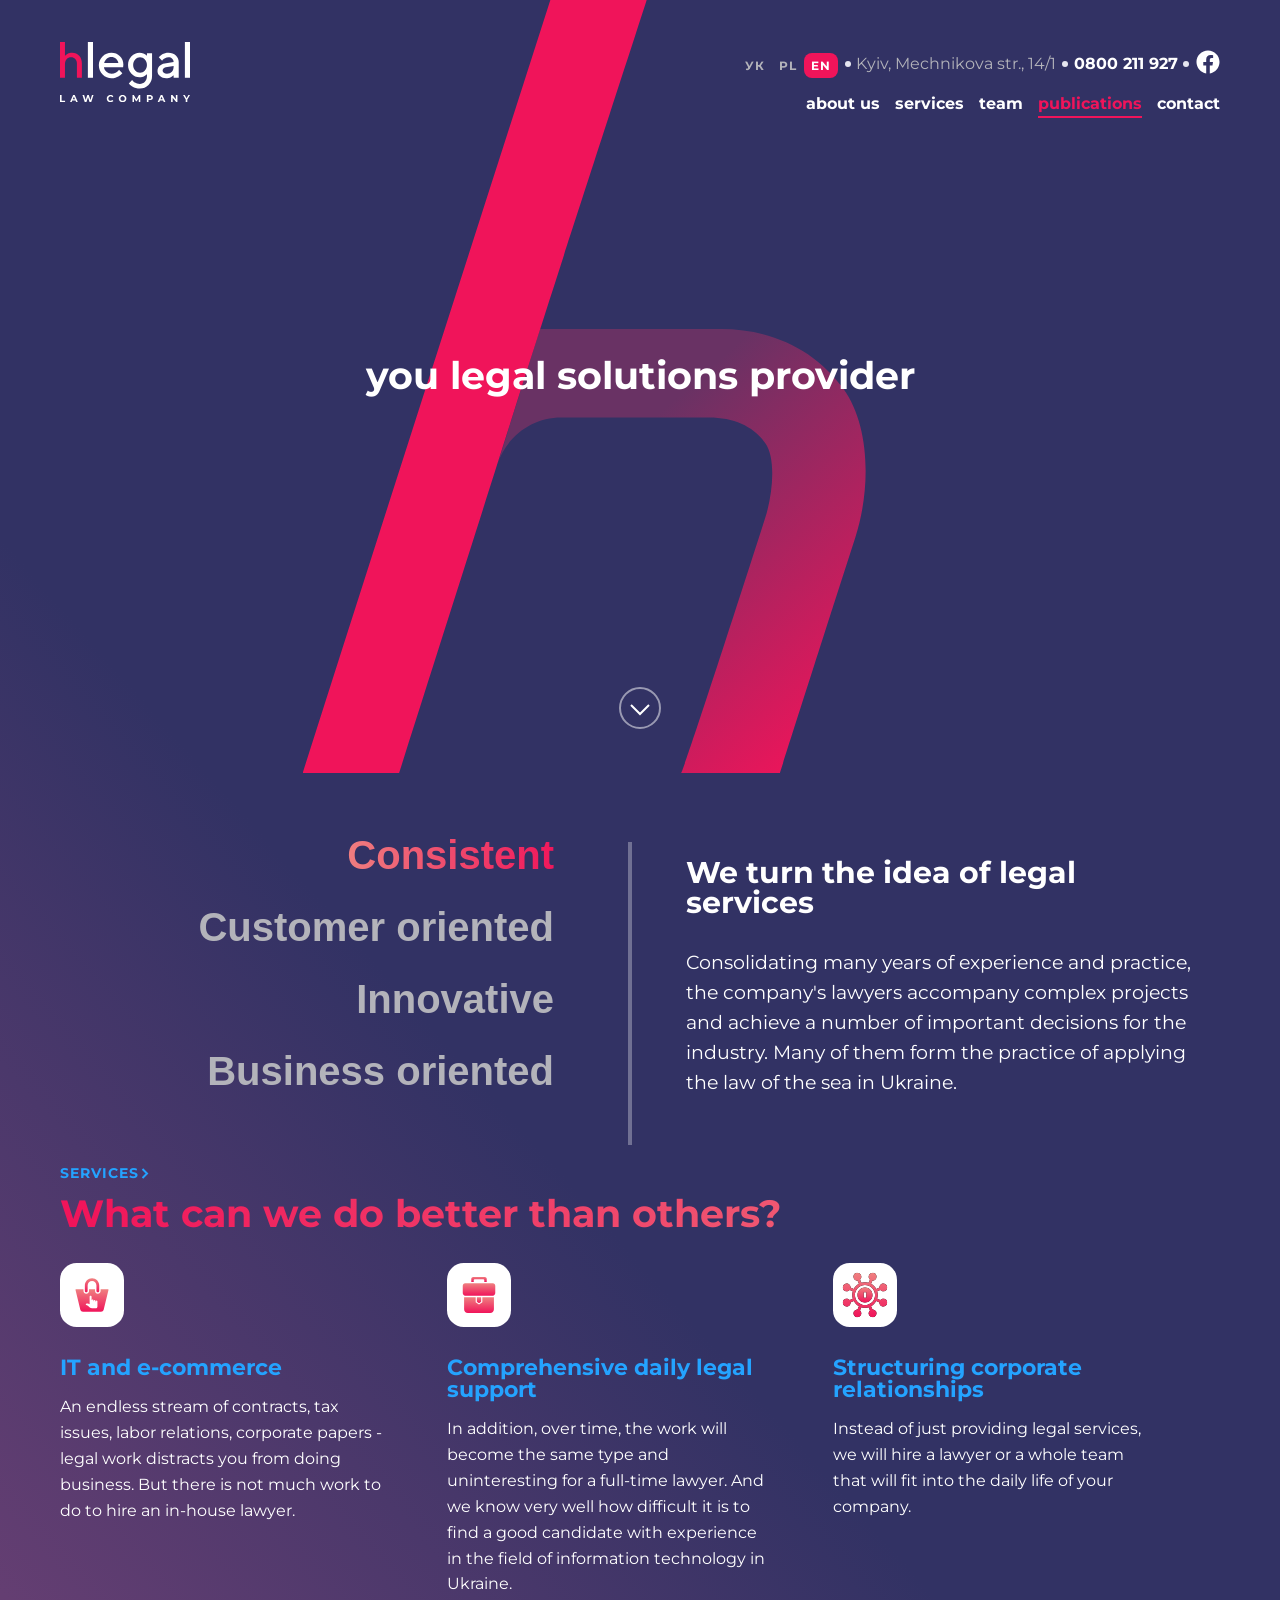
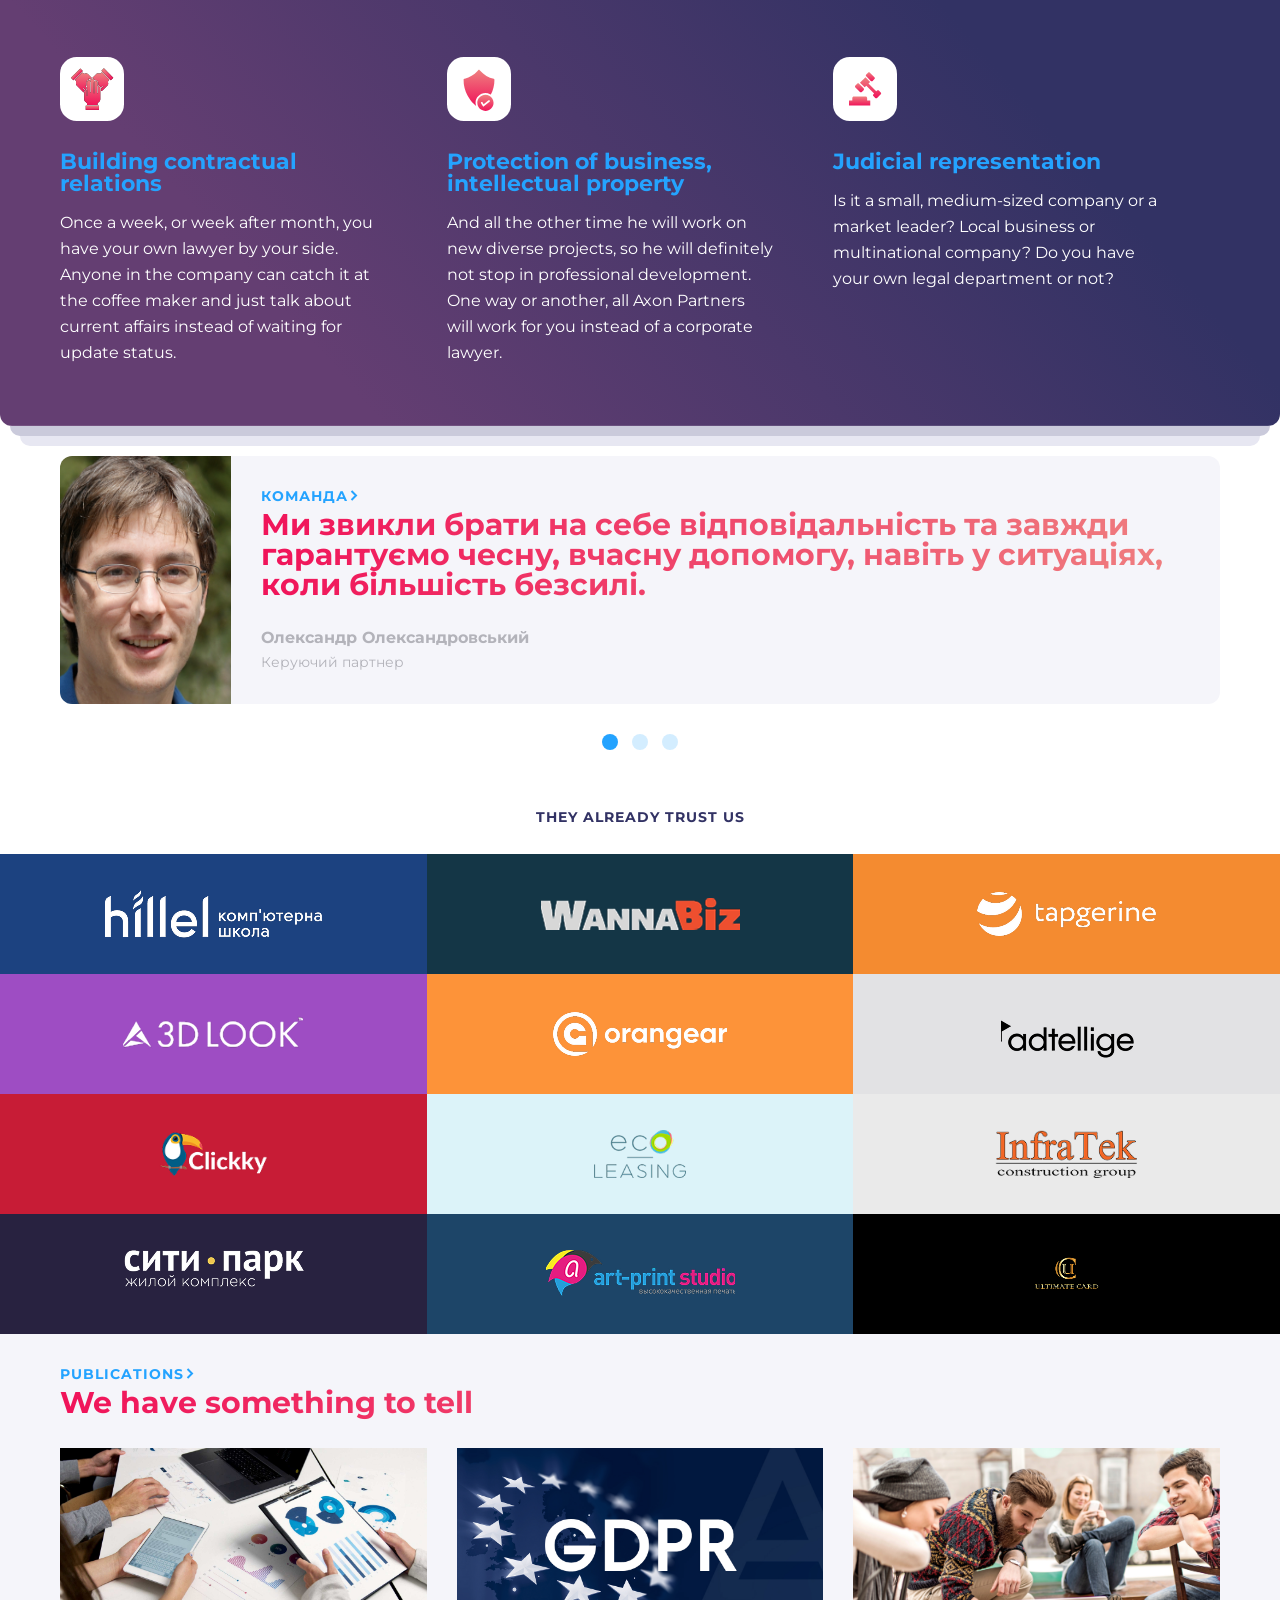
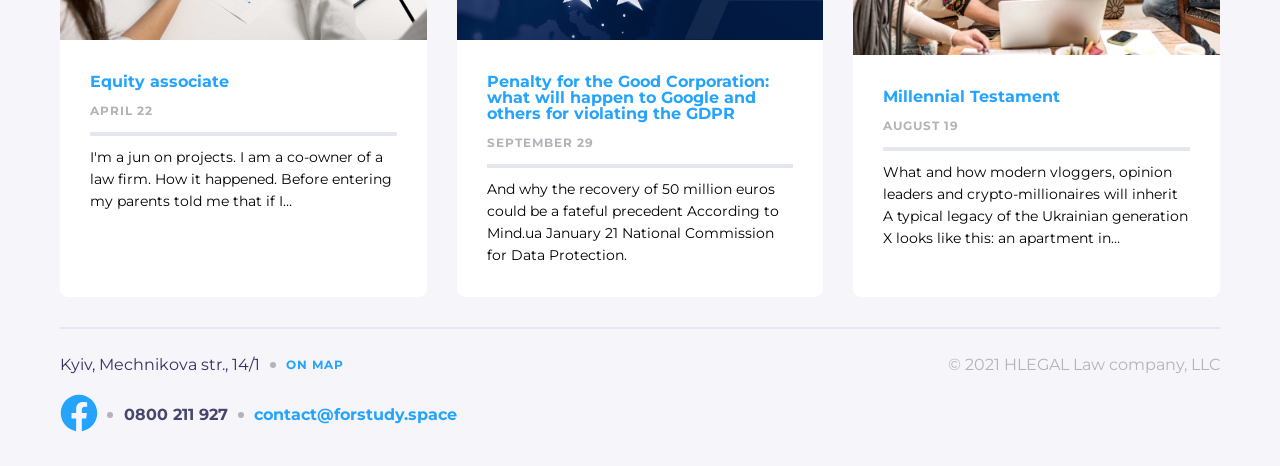
==== commit 38cd0a35: "page_about_us_header/+fix" ====
--- a/final_project/app/index.html
+++ b/final_project/app/index.html
@@ -12,136 +12,122 @@
     <div class="background">
         <div class="wrapper">
             <header class="header">
-                <div class="header__top">
+                <div class="header__top header__top_dark">
                     <ul class="lang">
                         <li><a href="#">ук</a></li>
                         <li><a href="#">pl</a></li>
                         <li><a href="#" class="active">en</a></li>
                     </ul>
                     <div class="header__adress">Kyiv, Mechnikova str., 14/1</div>
-                    <a class="header__tel" href="tel:">0800 211 927</a>
+                    <a class="header__tel header__tel_dark" href="tel:">0800 211 927</a>
                     <a href="#" class="header__fb">
                         <svg class="icon__facebook">
-                            <use xlink:href="img/sprite.svg#facebook"></use>
+                            <use href="./img/sprite.svg#facebook"></use>
                         </svg>
                     </a>
                 </div>
-                <div class="header__logo-box">
+                <div class="header__logo-box header__logo-box_homepage">
                     <a class="header__logo-box-logo" href="#">
-                        <img src="./img/logo.svg" alt="">
+                        <img class="img-responsive" src="./img/logo_dark.svg" alt="">
                     </a>
                     <span class="header__breadcrumbs">about us</span>
                 </div>
                 <nav class="menu">
-                    <button type="button" class="menu__btn"></button>
+                    <button type="button" class="menu__btn menu__btn_dark"></button>
                     <ul class="menu__list">
-                        <li><a href="#">about us</a></li>
-                        <li><a href="#">services</a></li>
-                        <li><a href="#">team</a></li>
-                        <li><a class="active" href="#">publications</a></li>
-                        <li><a href="#">contact</a></li>
+                        <li class="menu__list__inset"><a class="menu__list__inset__link menu__list__inset__link_dark" href="./about.html">about us</a></li>
+                        <li class="menu__list__inset"><a class="menu__list__inset__link menu__list__inset__link_dark" href="#">services</a></li>
+                        <li class="menu__list__inset"><a class="menu__list__inset__link menu__list__inset__link_dark" href="#">team</a></li>
+                        <li class="menu__list__inset"><a class="menu__list__inset__link menu__list__inset__link_dark active" href="#">publications</a></li>
+                        <li class="menu__list__inset"><a class="menu__list__inset__link menu__list__inset__link_dark" href="#">contact</a></li>
                     </ul>
                 </nav>
             </header>
-            <main>
-                <section class="solutions">
-                    <h1 class="solutions__h">you legal solutions provider</h1>
-                    <button class="solutions__btn" type="button">
-                        <img src="./img/scroll.svg">
-                    </button>
-                    <div class="solutions__box">
-                        <div class="solutions__box__list">
-                            <ul class="solutions__list">
-                                <li class="solutions__list__inset"><button type="button"
-                                        class="solutions__list__btn active">Consistent</button></li>
-                                <li class="solutions__list__inset"><button type="button"
-                                        class="solutions__list__btn">Customer
-                                        oriented</button></li>
-                                <li class="solutions__list__inset"><button type="button"
-                                        class="solutions__list__btn">Innovative</button></li>
-                                <li class="solutions__list__inset"><button type="button"
-                                        class="solutions__list__btn">Business
-                                        oriented</button></li>
-                            </ul>
-                        </div>
-                        <div class="solutions__box__text">
-                            <article class="solutions__info">
-                                <h2 class="solutions__info__h2">We turn the idea of legal services</h3>
-                                    <p class="solutions__info__p">Consolidating many years of experience and
-                                        practice, the company's lawyers
-                                        accompany
-                                        complex projects and achieve a number of important decisions for the
-                                        industry.
-                                        Many
-                                        of them form the practice of applying the law of the sea in Ukraine.</p>
-                            </article>
-                        </div>
-                </section>
-                <section class="services">
-                    <a href="#" class="btn">Services</a>
-                    <h2 class="services__h2">What can we do better than others?</h2>
-                    <div class="services__block">
-                        <article class="services__block__inset">
-                            <div class="services__block__inset__content">
-                                <img class="img-responsive icon__case" src="./img/icon_case.svg">
-                                <h3 class="services__block__inset__content__h3">IT and e-commerce</h3>
-                                <p class="services__block__inset__content__p">An endless stream of contracts, tax
-                                    issues, labor relations, corporate papers - legal work distracts you from doing
-                                    business. But there is not much work to do to hire an in-house lawyer.</p>
-                            </div>
-                        </article>
-                        <article class="services__block__inset">
-                            <div class="services__block__inset__content">
-                                <img class="img-responsive icon__case" src="./img/icon_case.svg">
-                                <h3 class="services__block__inset__content__h3">IT and e-commerce</h3>
-                                <p class="services__block__inset__content__p">An endless stream of contracts, tax
-                                    issues, labor relations, corporate papers - legal work distracts you from doing
-                                    business. But there is not much work to do to hire an in-house lawyer.</p>
-                            </div>
-                        </article>
-                        <article class="services__block__inset">
-                            <div class="services__block__inset__content">
-                                <img class="img-responsive icon__case" src="./img/icon_case.svg">
-                                <h3 class="services__block__inset__content__h3">IT and e-commerce</h3>
-                                <p class="services__block__inset__content__p">An endless stream of contracts, tax
-                                    issues, labor relations, corporate papers - legal work distracts you from doing
-                                    business. But there is not much work to do to hire an in-house lawyer.</p>
-                            </div>
-                        </article>
-                        <article class="services__block__inset">
-                            <div class="services__block__inset__content">
-                                <img class="img-responsive icon__case" src="./img/icon_case.svg">
-                                <h3 class="services__block__inset__content__h3">IT and e-commerce</h3>
-                                <p class="services__block__inset__content__p">An endless stream of contracts, tax
-                                    issues, labor relations, corporate papers - legal work distracts you from doing
-                                    business. But there is not much work to do to hire an in-house lawyer.</p>
-                            </div>
-                        </article>
-                        <article class="services__block__inset">
-                            <div class="services__block__inset__content">
-                                <img class="img-responsive icon__case" src="./img/icon_case.svg">
-                                <h3 class="services__block__inset__content__h3">IT and e-commerce</h3>
-                                <p class="services__block__inset__content__p">An endless stream of contracts, tax
-                                    issues, labor relations, corporate papers - legal work distracts you from doing
-                                    business. But there is not much work to do to hire an in-house lawyer.</p>
-                            </div>
-                        </article>
-                        <article class="services__block__inset">
-                            <div class="services__block__inset__content">
-                                <img class="img-responsive icon__case" src="./img/icon_case.svg">
-                                <h3 class="services__block__inset__content__h3">IT and e-commerce</h3>
-                                <p class="services__block__inset__content__p">An endless stream of contracts, tax
-                                    issues, labor relations, corporate papers - legal work distracts you from doing
-                                    business. But there is not much work to do to hire an in-house lawyer.</p>
-                            </div>
+            <section class="solutions">
+                <h1 class="solutions__h">you legal solutions provider</h1>
+                <button class="solutions__btn" type="button"></button>
+                <div class="solutions__box">
+                    <div class="solutions__box__list">
+                        <ul class="solutions__list">
+                            <li class="solutions__list__inset"><button type="button"
+                                    class="solutions__list__btn active">Consistent</button></li>
+                            <li class="solutions__list__inset"><button type="button"
+                                    class="solutions__list__btn">Customer
+                                    oriented</button></li>
+                            <li class="solutions__list__inset"><button type="button"
+                                    class="solutions__list__btn">Innovative</button></li>
+                            <li class="solutions__list__inset"><button type="button"
+                                    class="solutions__list__btn">Business
+                                    oriented</button></li>
+                        </ul>
+                    </div>
+                    <div class="solutions__box__text">
+                        <article class="solutions__info">
+                            <h2 class="solutions__info__h2">We turn the idea of legal services</h3>
+                                <p class="solutions__info__p">Consolidating many years of experience and
+                                    practice, the company's lawyers
+                                    accompany
+                                    complex projects and achieve a number of important decisions for the
+                                    industry.
+                                    Many
+                                    of them form the practice of applying the law of the sea in Ukraine.</p>
                         </article>
                     </div>
-                </section>
-            </main>
+            </section>
+            <section class="services">
+                <a href="#" class="btn">Services</a>
+                <h2 class="services__h2">What can we do better than others?</h2>
+                <div class="services__block">
+                    <article class="services__block__inset">
+                        <div class="services__block__inset__content">
+                            <img class="img-responsive icon__case" src="./img/icon_case.svg">
+                            <h3 class="services__block__inset__content__h3">IT and e-commerce</h3>
+                            <p class="services__block__inset__content__p">An endless stream of contracts, tax
+                                issues, labor relations, corporate papers - legal work distracts you from doing
+                                business. But there is not much work to do to hire an in-house lawyer.</p>
+                        </div>
+                    </article>
+                    <article class="services__block__inset">
+                        <div class="services__block__inset__content">
+                            <img class="img-responsive icon__case" src="./img/comprehensive.svg">
+                            <h3 class="services__block__inset__content__h3">Comprehensive daily
+legal support</h3>
+                            <p class="services__block__inset__content__p">In addition, over time, the work will become the same type and uninteresting for a full-time lawyer. And we know very well how difficult it is to find a good candidate with experience in the field of information technology in Ukraine.</p>
+                        </div>
+                    </article>
+                    <article class="services__block__inset">
+                        <div class="services__block__inset__content">
+                            <img class="img-responsive icon__case" src="./img/structuring.svg">
+                            <h3 class="services__block__inset__content__h3">Structuring corporate relationships</h3>
+                            <p class="services__block__inset__content__p">Instead of just providing legal services, we will hire a lawyer or a whole team that will fit into the daily life of your company.</p>
+                        </div>
+                    </article>
+                    <article class="services__block__inset">
+                        <div class="services__block__inset__content">
+                            <img class="img-responsive icon__case" src="./img/building.svg">
+                            <h3 class="services__block__inset__content__h3">Building contractual relations</h3>
+                            <p class="services__block__inset__content__p">Once a week, or week after month, you have your own lawyer by your side. Anyone in the company can catch it at the coffee maker and just talk about current affairs instead of waiting for update status.</p>
+                        </div>
+                    </article>
+                    <article class="services__block__inset">
+                        <div class="services__block__inset__content">
+                            <img class="img-responsive icon__case" src="./img/protection.svg">
+                            <h3 class="services__block__inset__content__h3">Protection of business, intellectual property</h3>
+                            <p class="services__block__inset__content__p">And all the other time he will work on new diverse projects, so he will definitely not stop in professional development. One way or another, all Axon Partners will work for you instead of a corporate lawyer.</p>
+                        </div>
+                    </article>
+                    <article class="services__block__inset">
+                        <div class="services__block__inset__content">
+                            <img class="img-responsive icon__case" src="./img/judicial.svg">
+                            <h3 class="services__block__inset__content__h3">Judicial representation</h3>
+                            <p class="services__block__inset__content__p">Is it a small, medium-sized company or a market leader? Local business or multinational company? Do you have your own legal department or not?</p>
+                        </div>
+                    </article>
+                </div>
+            </section>
         </div>
     </div>
-    <footer>
-
+    <main>
         <section class="team">
             <div class="wrapper">
                 <div class="slider js-slider">
@@ -281,27 +267,27 @@
                 </div>
             </div>
         </section>
-        <div class="footer__background">
-            <div class="wrapper">
-                <section class="footer">
-                    <div class="footer__navigation">
-                        <p class="footer__adress">Kyiv, Mechnikova str., 14/1</p>
-                        <a href="#" class="footer__map">On map</a>
-                    </div>
-                    <div class="footer__contact">
-                        <a href="#" class="footer__fb">
-                            <svg class="icon__facebook1">
-                                <use xlink:href="img/sprite.svg#facebook"></use>
-                            </svg>
-                        </a>
-                        <a href="tel:+380800211927" class="footer__tel">0800 211 927</a>
-                        <a href="mailto:contact@forstudy.space" class="footer__mail">contact@forstudy.space</a>
-                    </div>
-                    <p class="footer__hlegal">© <span class="footer__hlegal-uppercase">2021 hlegal</span> Law company,
-                        <span class="footer__hlegal-uppercase">llc</span>
-                    </p>
-                </section>
-            </div>
+    </main>
+    <footer class="footer__background">
+        <div class="wrapper">
+            <section class="footer">
+                <div class="footer__navigation">
+                    <p class="footer__adress">Kyiv, Mechnikova str., 14/1</p>
+                    <a href="#" class="footer__map">On map</a>
+                </div>
+                <div class="footer__contact">
+                    <a href="#" class="footer__fb">
+                        <svg class="icon__facebook1">
+                            <use href="./img/sprite.svg#facebook"></use>
+                        </svg>
+                    </a>
+                    <a href="tel:+380800211927" class="footer__tel">0800 211 927</a>
+                    <a href="mailto:contact@forstudy.space" class="footer__mail">contact@forstudy.space</a>
+                </div>
+                <p class="footer__hlegal">© <span class="footer__hlegal-uppercase">2021 hlegal</span> Law company,
+                    <span class="footer__hlegal-uppercase">llc</span>
+                </p>
+            </section>
         </div>
     </footer>
     <script src="./js/all.js"></script>
--- a/final_project/app/css/style.css
+++ b/final_project/app/css/style.css
@@ -54,24 +54,24 @@
 .background::before {
   content: "";
   display: inline-block;
-  width: 93.4%;
   height: 10px;
   background-color: #CACADB;
   border-radius: 0px 0px 12px 12px;
   position: absolute;
+  left: 10px;
+  right: 10px;
   bottom: -10px;
-  left: 11px;
 }
 .background::after {
   content: "";
   display: inline-block;
-  width: 87.8%;
   height: 10px;
   background-color: #E7E7F2;
   border-radius: 0px 0px 12px 12px;
   position: absolute;
+  left: 20px;
+  right: 20px;
   bottom: -20px;
-  left: 20px;
 }
 
 @media (min-width: 768px) {
@@ -111,20 +111,38 @@
           align-items: center;
   margin: 0 -15px;
   padding: 0 15px;
-  background-color: rgba(245, 245, 250, 0.2);
   padding-top: 10px;
   padding-bottom: 10px;
 }
+.header__top_dark {
+  background-color: rgba(245, 245, 250, 0.2);
+}
+.header__top_light {
+  background-color: rgb(245, 245, 250);
+}
 .header__adress {
   display: none;
+  color: #B3B3BA;
 }
 .header__tel {
-  color: #ffffff;
   text-decoration: none;
   font-weight: 700;
   font-size: 16px;
   line-height: 100%;
   text-align: right;
+  -webkit-transition-duration: 0.2s;
+          transition-duration: 0.2s;
+  -webkit-transition-property: color;
+  transition-property: color;
+}
+.header__tel:hover {
+  color: #f0145a;
+}
+.header__tel_dark {
+  color: #ffffff;
+}
+.header__tel_light {
+  color: #B3B3BA;
 }
 .header__fb {
   display: none;
@@ -139,6 +157,11 @@
   padding-top: 15px;
 }
 .header__logo-box span {
+  display: -webkit-box;
+  display: -ms-flexbox;
+  display: flex;
+}
+.header__logo-box_homepage span {
   display: none;
 }
 .header__logo-box-logo img {
@@ -158,9 +181,13 @@
           align-items: center;
 }
 .header__breadcrumbs::before {
-  display: none;
+  display: block;
   content: "";
+  padding-top: 1px;
   background-image: url(../img/slash.svg);
+  background-size: cover;
+  background-position: center;
+  background-repeat: no-repeat;
   width: 12px;
   height: 26px;
 }
@@ -208,6 +235,13 @@
   .header__tel {
     padding-left: 18px;
     position: relative;
+    -webkit-transition-duration: 0.2s;
+            transition-duration: 0.2s;
+    -webkit-transition-property: color;
+    transition-property: color;
+  }
+  .header__tel:hover {
+    color: #f0145a;
   }
   .header__tel::after {
     content: "";
@@ -223,6 +257,10 @@
   .header__fb {
     display: block;
     margin-left: 18px;
+    -webkit-transition-duration: 0.2s;
+            transition-duration: 0.2s;
+    -webkit-transition-property: fill;
+    transition-property: fill;
   }
   .header__fb:hover use {
     fill: #f0145a;
@@ -235,6 +273,13 @@
     -webkit-box-pack: start;
         -ms-flex-pack: start;
             justify-content: flex-start;
+  }
+  .header__breadcrumbs {
+    font-size: 36px;
+  }
+  .header__breadcrumbs::before {
+    width: 21px;
+    height: 47px;
   }
 }
 @media (min-width: 992px) {
@@ -279,6 +324,10 @@
   text-decoration: none;
   padding: 5px 7px;
   border-radius: 8px;
+  -webkit-transition-duration: 0.2s;
+          transition-duration: 0.2s;
+  -webkit-transition-property: background-color;
+  transition-property: background-color;
 }
 .lang a:hover {
   background-color: #f5f5fa;
@@ -299,39 +348,55 @@
   padding: 12px;
   text-align: center;
 }
-.menu__list li {
+.menu__list__inset {
   margin-bottom: 15px;
   border-radius: 12px;
   background-color: #f5f5fa;
   padding: 7px 0;
-}
-.menu__list li:hover {
-  background-color: #e6e6f0;
-}
-.menu__list a {
+  -webkit-transition-duration: 0.2s;
+          transition-duration: 0.2s;
+  -webkit-transition-property: background-color;
+  transition-property: background-color;
+}
+.menu__list__inset__link {
   text-decoration: none;
   color: #24a3ff;
   font-weight: 700;
   font-size: 24px;
   line-height: 100%;
 }
-.menu__list a.active {
+.menu__list__inset__link.active {
   color: #f0145a;
 }
+.menu__list__inset:hover {
+  background-color: #e6e6f0;
+}
 .menu__btn {
-  background-image: url(../img/hamburger.svg);
   background-color: transparent;
   border: none;
   width: 32px;
   height: 33px;
   border-radius: 8px;
   margin-top: 12px;
+  -webkit-transition-duration: 0.2s;
+          transition-duration: 0.2s;
+  -webkit-transition-property: background-color;
+  transition-property: background-color;
+}
+.menu__btn_dark {
+  background-image: url(../img/hamburger_dark.svg);
+}
+.menu__btn_light {
+  background-image: url(../img/hamburger_light.svg);
 }
 .menu__btn:hover {
   background-color: #e6e6f0;
 }
-.menu__btn.active {
-  background-image: url(../img/close.svg);
+.menu__btn.active_dark {
+  background-image: url(../img/close_dark.svg);
+}
+.menu__btn.active_light {
+  background-image: url(../img/close_light.svg);
 }
 
 @media (min-width: 768px) {
@@ -348,25 +413,42 @@
         -ms-flex-align: center;
             align-items: center;
     padding: 0;
-  }
-  .menu__list li:hover {
+    -webkit-transition-duration: 0.2s;
+            transition-duration: 0.2s;
+    -webkit-transition-property: background-color;
+    transition-property: background-color;
+  }
+  .menu__list__inset:hover {
     background-color: transparent;
   }
-  .menu__list li {
+  .menu__list__inset {
     background-color: transparent;
     padding: 30px 15px 0 0px;
   }
-  .menu__list li a {
+  .menu__list__inset__link {
     margin: 0;
     color: #ffffff;
     font-size: 16px;
     padding-bottom: 3px;
     border-bottom: 2px solid transparent;
-  }
-  .menu__list li a:hover {
+    -webkit-transition-duration: 0.2s;
+            transition-duration: 0.2s;
+    -webkit-transition-property: border-color;
+    transition-property: border-color;
+  }
+  .menu__list__inset__link_light {
+    color: #24a3ff;
+  }
+  .menu__list__inset__link_dark {
+    color: #ffffff;
+  }
+  .menu__list__inset__link_dark:hover {
     border-color: #ffffff;
   }
-  .menu__list li a.active {
+  .menu__list__inset__link_light:hover {
+    border-color: #24a3ff;
+  }
+  .menu__list__inset__link.active {
     color: #f0145a;
     border-color: #f0145a;
   }
@@ -378,7 +460,7 @@
         -ms-flex-pack: end;
             justify-content: flex-end;
   }
-  .menu__list li {
+  .menu__list__inset {
     padding: 0px 0px 0 15px;
   }
 }
@@ -387,6 +469,9 @@
   height: 24px;
   fill: #ffffff;
 }
+.icon__facebook_light {
+  fill: #B3B3BA;
+}
 .icon__case {
   width: 64px;
   height: 64px;
@@ -395,6 +480,11 @@
   width: 38px;
   height: 38px;
   fill: #24A3FF;
+}
+.icon__hamburger {
+  width: 32px;
+  height: 32px;
+  stroke: #ffffff;
 }
 
 .solutions {
@@ -420,7 +510,15 @@
 .solutions__btn {
   cursor: pointer;
   border: none;
-  background: transparent;
+  background: url(../img/scroll.svg) center no-repeat transparent;
+  padding: 21px;
+  -webkit-transition-duration: 0.2s;
+          transition-duration: 0.2s;
+  -webkit-transition-property: background-image;
+  transition-property: background-image;
+}
+.solutions__btn:hover {
+  background-image: url(../img/scroll_hover.svg);
 }
 .solutions__box {
   display: -webkit-box;
@@ -477,11 +575,18 @@
   cursor: pointer;
   background-color: transparent;
   border: none;
-  padding-right: 50px;
+  margin-right: 50px;
   font-size: 40px;
   font-weight: 700;
   line-height: 1em;
   color: #b3b3ba;
+  -webkit-transition-duration: 0.2s;
+          transition-duration: 0.2s;
+  -webkit-transition-property: opacity;
+  transition-property: opacity;
+}
+.solutions__list__btn:hover {
+  opacity: 0.7;
 }
 .solutions__info {
   padding: 16px;
@@ -599,6 +704,9 @@
             flex-direction: row;
     margin: 0 -30px;
     width: 100%;
+    -webkit-box-align: start;
+        -ms-flex-align: start;
+            align-items: flex-start;
   }
   .services__block__inset {
     width: 50%;
@@ -727,6 +835,8 @@
   -webkit-background-clip: text;
           background-clip: text;
   -webkit-text-fill-color: transparent;
+  overflow-wrap: break-word;
+  max-width: 100%;
 }
 .slider__item__text__p2 {
   color: #B3B3BA;
@@ -830,6 +940,10 @@
 .trust__list__inset img {
   display: block;
   margin: 0 auto;
+  max-height: 100%;
+  max-width: 100%;
+  -o-object-fit: contain;
+     object-fit: contain;
 }
 .trust__list__inset-color1 {
   background-color: #1C4280;
@@ -942,6 +1056,13 @@
   font-weight: 700;
   line-height: 1em;
   padding-bottom: 15px;
+  -webkit-transition-duration: 0.2s;
+          transition-duration: 0.2s;
+  -webkit-transition-property: opacity;
+  transition-property: opacity;
+}
+.publications__list__inset__text__btn:hover {
+  opacity: 0.7;
 }
 .publications__list__inset__text__p1 {
   color: #B3B3BA;
@@ -994,6 +1115,13 @@
   text-transform: uppercase;
   padding-right: 12px;
   background: url(../img/arrow.svg) no-repeat center right;
+  -webkit-transition-duration: 0.2s;
+          transition-duration: 0.2s;
+  -webkit-transition-property: opacity;
+  transition-property: opacity;
+}
+.btn:hover {
+  opacity: 0.7;
 }
 
 .footer {
@@ -1043,11 +1171,11 @@
   padding-bottom: 21px;
   -webkit-transition-duration: 0.2s;
           transition-duration: 0.2s;
-  -webkit-transition-property: opacity;
-  transition-property: opacity;
+  -webkit-transition-property: color;
+  transition-property: color;
 }
 .footer__map:hover {
-  opacity: 0.7;
+  color: #f0145a;
 }
 .footer__contact {
   display: -webkit-box;
@@ -1065,11 +1193,11 @@
   padding-bottom: 10px;
   -webkit-transition-duration: 0.2s;
           transition-duration: 0.2s;
-  -webkit-transition-property: opacity;
-  transition-property: opacity;
-}
-.footer__fb:hover {
-  opacity: 0.7;
+  -webkit-transition-property: fill;
+  transition-property: fill;
+}
+.footer__fb:hover use {
+  fill: #f0145a;
 }
 .footer__tel {
   text-decoration: none;
@@ -1080,11 +1208,11 @@
   padding-bottom: 10px;
   -webkit-transition-duration: 0.2s;
           transition-duration: 0.2s;
-  -webkit-transition-property: opacity;
-  transition-property: opacity;
+  -webkit-transition-property: color;
+  transition-property: color;
 }
 .footer__tel:hover {
-  opacity: 0.7;
+  color: #f0145a;
 }
 .footer__mail {
   text-decoration: none;
@@ -1095,11 +1223,11 @@
   padding-bottom: 30px;
   -webkit-transition-duration: 0.2s;
           transition-duration: 0.2s;
-  -webkit-transition-property: opacity;
-  transition-property: opacity;
+  -webkit-transition-property: color;
+  transition-property: color;
 }
 .footer__mail:hover {
-  opacity: 0.7;
+  color: #f0145a;
 }
 .footer__hlegal {
   color: #B3B3BA;
@@ -1194,4 +1322,16 @@
     margin-left: auto;
   }
 }
+.link_light {
+  color: #24A3FF;
+}
+.link_light:hover {
+  border-color: #24A3FF;
+}
+.link_dark {
+  color: #ffffff;
+}
+.link_dark:hover {
+  border-color: #ffffff;
+}
 /*# sourceMappingURL=style.css.map */
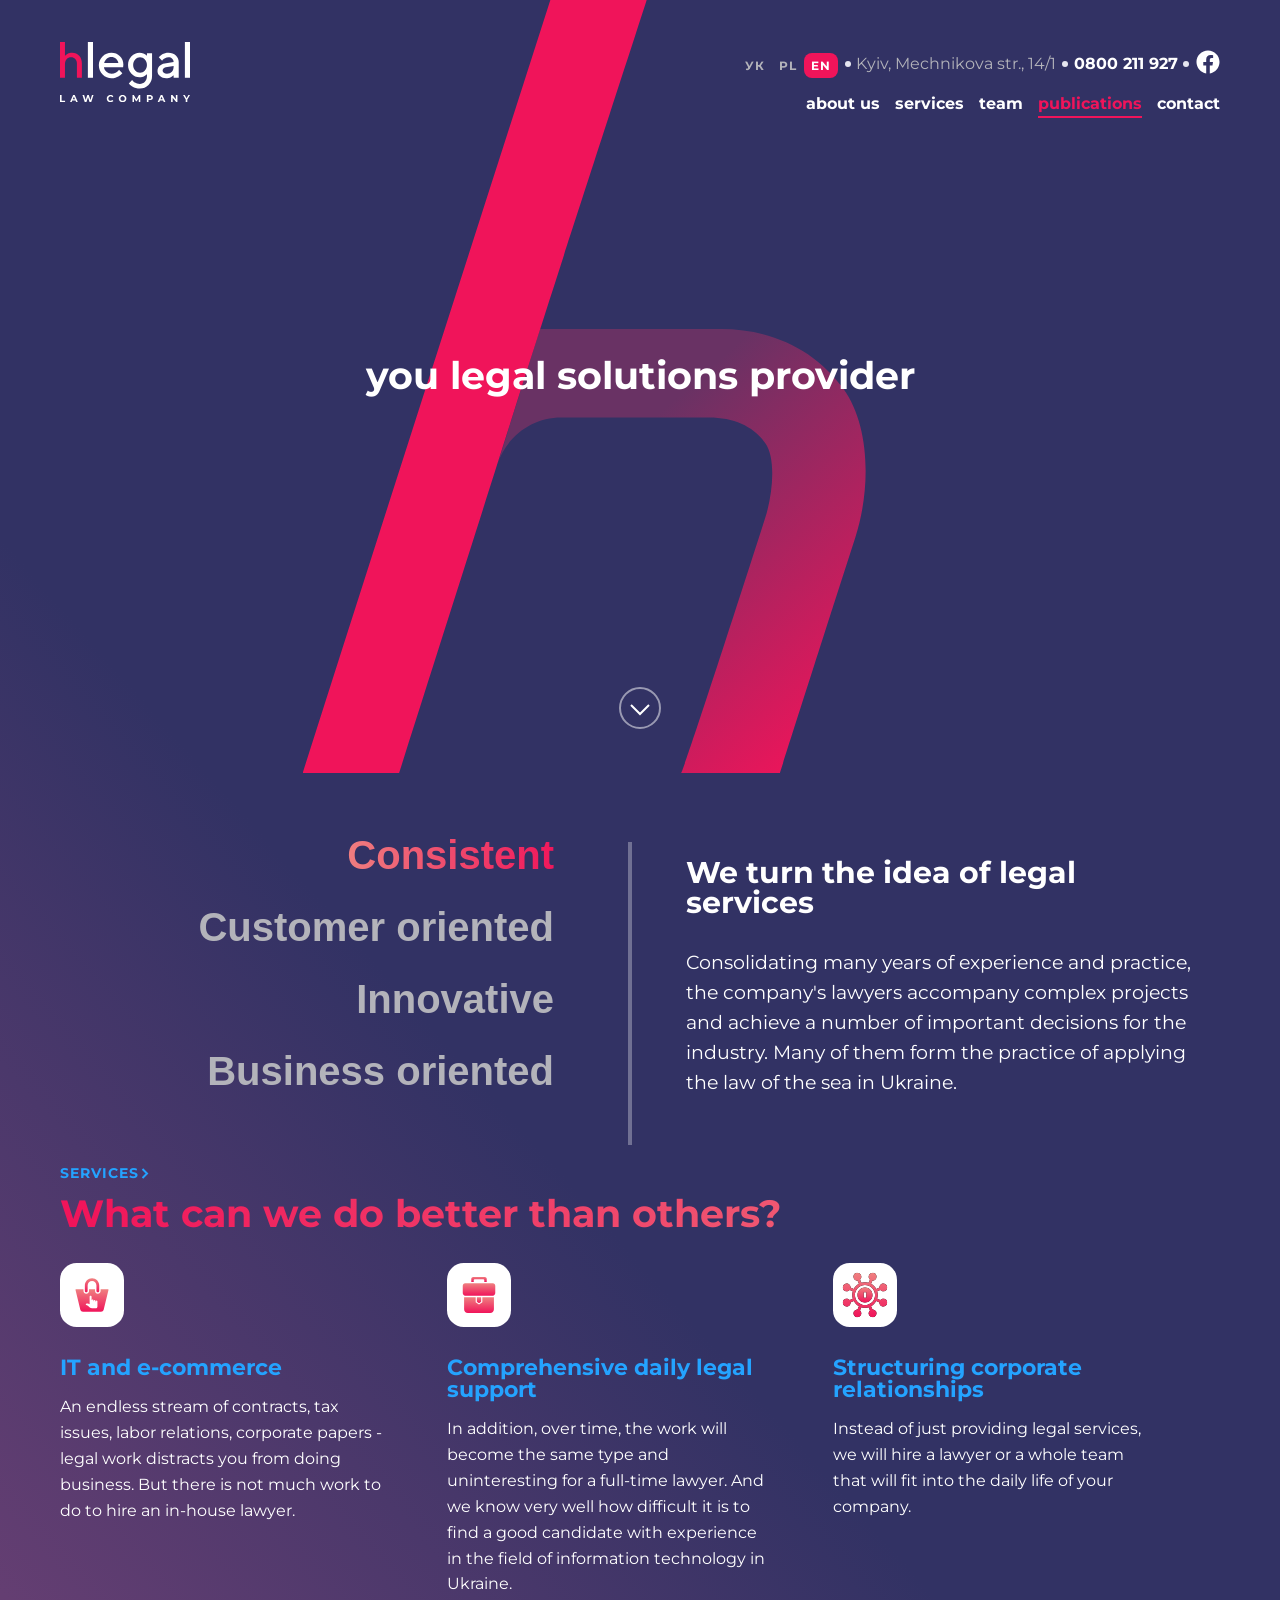
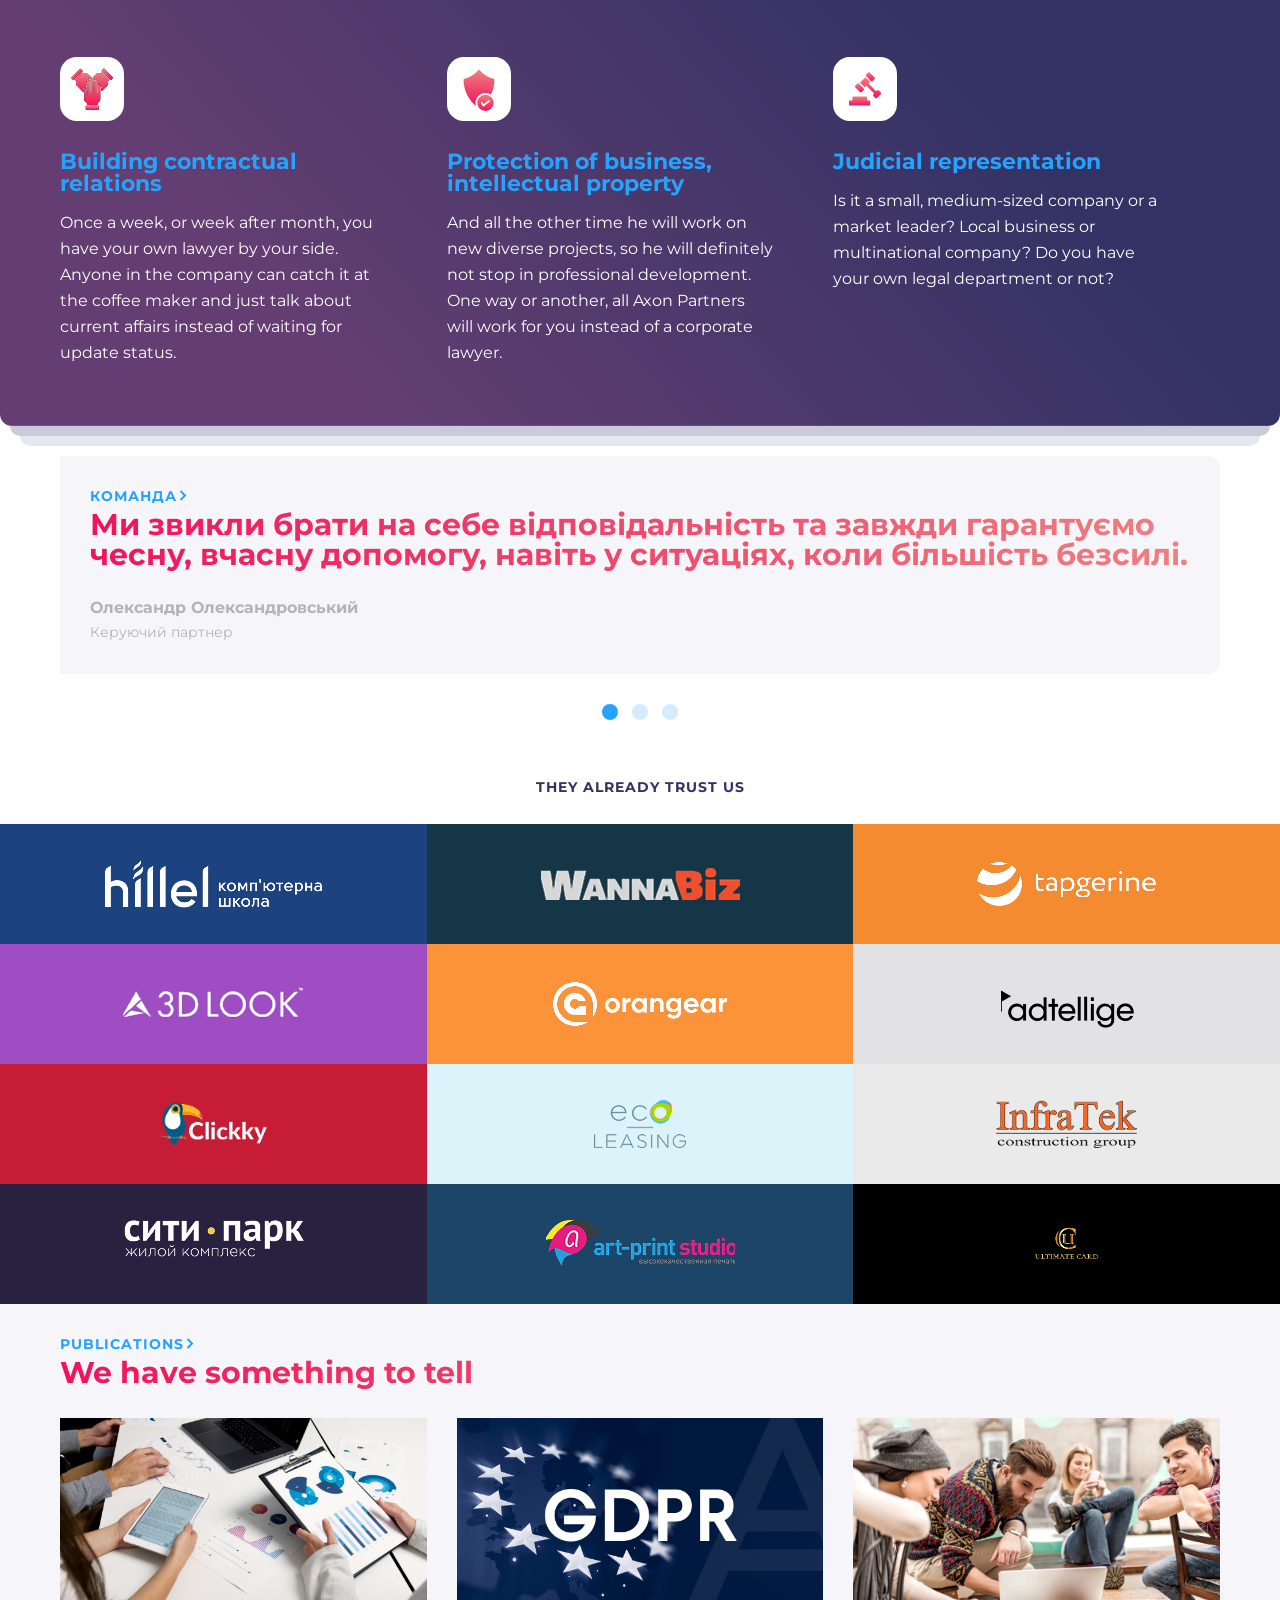
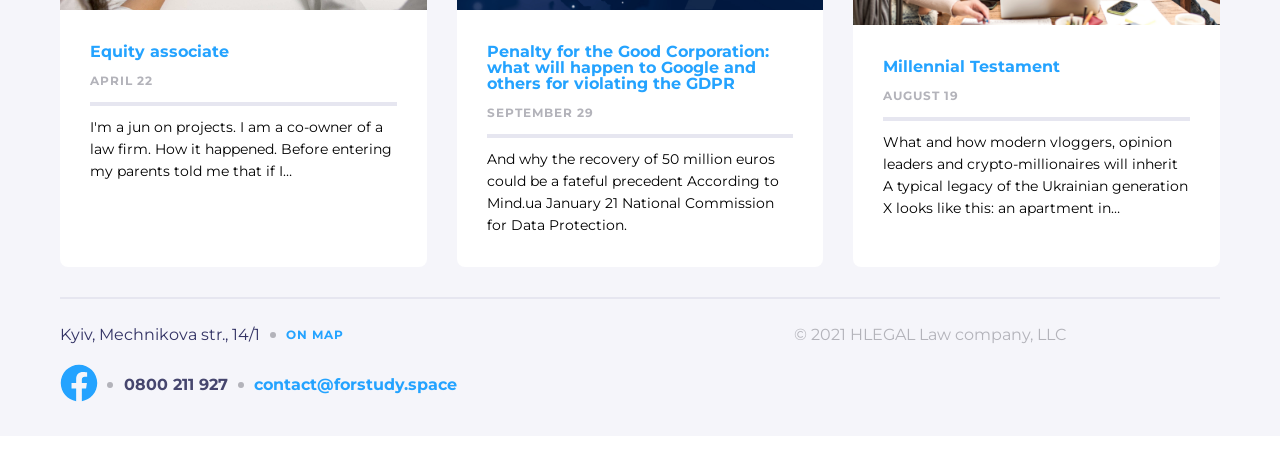
==== commit 3f5c565f: "page_about_adaptive" ====
--- a/final_project/app/index.html
+++ b/final_project/app/index.html
@@ -131,7 +131,7 @@
         <section class="team">
             <div class="wrapper">
                 <div class="slider js-slider">
-                    <article class="slider__item">
+                    <article class="slider__item slider__item_homepage">
                         <div class="slider__item__pic">
                             <picture>
                                 <source media="(min-width:992px)" srcset="./img/team-member-992.png">
@@ -146,7 +146,7 @@
                             <p class="slider__item__text__p3">Керуючий партнер</p>
                         </div>
                     </article>
-                    <article class="slider__item">
+                    <article class="slider__item slider__item_homepage">
                         <div class="slider__item__pic">
                             <picture>
                                 <source media="(min-width:992px)" srcset="./img/team-member-992.png">
@@ -161,7 +161,7 @@
                             <p class="slider__item__text__p3">Керуючий партнер</p>
                         </div>
                     </article>
-                    <article class="slider__item">
+                    <article class="slider__item slider__item_homepage">
                         <div class="slider__item__pic">
                             <picture>
                                 <source media="(min-width:992px)" srcset="./img/team-member-992.png">
--- a/final_project/app/css/style.css
+++ b/final_project/app/css/style.css
@@ -19,10 +19,10 @@
 }
 
 .wrapper {
-  max-width: 1250px;
-  min-width: 290px;
+  max-width: 1280px;
+  min-width: 260px;
   margin: 0 auto;
-  padding: 0 15px;
+  padding: 0 30px;
 }
 
 ::before,
@@ -76,8 +76,8 @@
 
 @media (min-width: 768px) {
   .wrapper {
-    max-width: 1280px;
-    min-width: 260px;
+    max-width: 1340px;
+    min-width: 200px;
     padding: 0 60px;
   }
   .background {
@@ -109,8 +109,8 @@
   -webkit-box-align: center;
       -ms-flex-align: center;
           align-items: center;
-  margin: 0 -15px;
-  padding: 0 15px;
+  margin: 0 -30px;
+  padding: 0 30px;
   padding-top: 10px;
   padding-bottom: 10px;
 }
@@ -155,6 +155,7 @@
       -ms-flex-align: center;
           align-items: center;
   padding-top: 15px;
+  position: relative;
 }
 .header__logo-box span {
   display: -webkit-box;
@@ -176,20 +177,23 @@
   display: -webkit-box;
   display: -ms-flexbox;
   display: flex;
-  -webkit-box-align: center;
-      -ms-flex-align: center;
-          align-items: center;
+  -webkit-box-align: start;
+      -ms-flex-align: start;
+          align-items: start;
+  padding-left: 13px;
 }
 .header__breadcrumbs::before {
   display: block;
   content: "";
-  padding-top: 1px;
   background-image: url(../img/slash.svg);
   background-size: cover;
   background-position: center;
   background-repeat: no-repeat;
   width: 12px;
   height: 26px;
+  position: absolute;
+  top: 15px;
+  left: 70px;
 }
 
 @media (min-width: 768px) {
@@ -814,6 +818,21 @@
   display: none;
 }
 
+.slider__item_about {
+  border-radius: 12px;
+  background-color: #ffffff;
+  display: -webkit-box !important;
+  display: -ms-flexbox !important;
+  display: flex !important;
+  -webkit-box-align: center;
+      -ms-flex-align: center;
+          align-items: center;
+  -webkit-box-pack: center;
+      -ms-flex-pack: center;
+          justify-content: center;
+  margin: 0 20px;
+  height: 90px;
+}
 .slider__item__pic {
   border-top-left-radius: 12px;
   border-top-right-radius: 12px;
@@ -876,10 +895,20 @@
   background-color: #24A3FF;
   opacity: 0.2;
   font-size: 0;
+  -webkit-transition-duration: 0.2s;
+          transition-duration: 0.2s;
+  -webkit-transition-property: opacity;
+  transition-property: opacity;
+}
+.slider__dots button:hover {
+  opacity: 0.6;
 }
 
 @media (min-width: 992px) {
-  .slider__item {
+  .slider__item_about {
+    height: 110px;
+  }
+  .slider__item_homepage {
     display: -webkit-box !important;
     display: -ms-flexbox !important;
     display: flex !important;
@@ -1241,6 +1270,87 @@
 
 @media (min-width: 768px) {
   .footer {
+    grid-template-columns: 1fr;
+    justify-items: center;
+  }
+  .footer__navigation {
+    -webkit-box-orient: horizontal;
+    -webkit-box-direction: normal;
+        -ms-flex-direction: row;
+            flex-direction: row;
+    -webkit-box-pack: center;
+        -ms-flex-pack: center;
+            justify-content: center;
+    padding-bottom: 21px;
+  }
+  .footer__contact {
+    -webkit-box-orient: horizontal;
+    -webkit-box-direction: normal;
+        -ms-flex-direction: row;
+            flex-direction: row;
+    -webkit-box-pack: center;
+        -ms-flex-pack: center;
+            justify-content: center;
+    padding-bottom: 30px;
+  }
+  .footer__adress {
+    padding: 0;
+  }
+  .footer__map {
+    padding: 0 0 0 26px;
+    position: relative;
+  }
+  .footer__map::before {
+    content: "";
+    display: inline-block;
+    width: 6px;
+    height: 6px;
+    border-radius: 50%;
+    background-color: #B3B3BA;
+    position: absolute;
+    top: 3px;
+    left: 10px;
+  }
+  .footer__fb {
+    padding: 0;
+  }
+  .footer__tel {
+    padding: 0 0 0 26px;
+    position: relative;
+  }
+  .footer__tel::before {
+    content: "";
+    display: inline-block;
+    width: 6px;
+    height: 6px;
+    border-radius: 50%;
+    background-color: #B3B3BA;
+    position: absolute;
+    top: 5px;
+    left: 9px;
+  }
+  .footer__tel::after {
+    content: "";
+    display: inline-block;
+    width: 6px;
+    height: 6px;
+    border-radius: 50%;
+    background-color: #B3B3BA;
+    position: absolute;
+    top: 5px;
+    left: 140px;
+  }
+  .footer__mail {
+    padding: 0 0 0 26px;
+  }
+  .footer__hlegal {
+    padding: 0;
+    text-align: center;
+    margin: 0 auto;
+  }
+}
+@media (min-width: 992px) {
+  .footer {
     grid-template-columns: 1fr 1fr;
     justify-items: start;
   }
@@ -1265,56 +1375,6 @@
     grid-column: span 2;
     padding-bottom: 30px;
   }
-  .footer__adress {
-    padding: 0;
-  }
-  .footer__map {
-    padding: 0 0 0 26px;
-    position: relative;
-  }
-  .footer__map::before {
-    content: "";
-    display: inline-block;
-    width: 6px;
-    height: 6px;
-    border-radius: 50%;
-    background-color: #B3B3BA;
-    position: absolute;
-    top: 3px;
-    left: 10px;
-  }
-  .footer__fb {
-    padding: 0;
-  }
-  .footer__tel {
-    padding: 0 0 0 26px;
-    position: relative;
-  }
-  .footer__tel::before {
-    content: "";
-    display: inline-block;
-    width: 6px;
-    height: 6px;
-    border-radius: 50%;
-    background-color: #B3B3BA;
-    position: absolute;
-    top: 5px;
-    left: 9px;
-  }
-  .footer__tel::after {
-    content: "";
-    display: inline-block;
-    width: 6px;
-    height: 6px;
-    border-radius: 50%;
-    background-color: #B3B3BA;
-    position: absolute;
-    top: 5px;
-    left: 140px;
-  }
-  .footer__mail {
-    padding: 0 0 0 26px;
-  }
   .footer__hlegal {
     padding: 0;
     grid-column: 2/3;
@@ -1334,4 +1394,194 @@
 .link_dark:hover {
   border-color: #ffffff;
 }
+
+.we_turn {
+  padding-top: 30px;
+  padding-bottom: 30px;
+  display: -webkit-box;
+  display: -ms-flexbox;
+  display: flex;
+  -webkit-box-orient: vertical;
+  -webkit-box-direction: normal;
+      -ms-flex-direction: column;
+          flex-direction: column;
+  -webkit-box-align: center;
+      -ms-flex-align: center;
+          align-items: center;
+}
+.we_turn__text__h3 {
+  font-size: 38px;
+  font-weight: 700;
+  line-height: 1.2em;
+  background-image: -webkit-gradient(linear, left top, right top, color-stop(0.84%, #F0145A), color-stop(99.96%, #EF8080));
+  background-image: linear-gradient(90deg, #F0145A 0.84%, #EF8080 99.96%);
+  -webkit-background-clip: text;
+          background-clip: text;
+  -webkit-text-fill-color: transparent;
+}
+.we_turn__text__p {
+  padding-top: 28px;
+  font-size: 19px;
+  line-height: 1.57em;
+  color: #000000;
+}
+.we_turn__numbers {
+  padding-top: 30px;
+  padding-left: 30px;
+  position: relative;
+}
+.we_turn__numbers__inset {
+  display: -webkit-box;
+  display: -ms-flexbox;
+  display: flex;
+  -webkit-box-align: center;
+      -ms-flex-align: center;
+          align-items: center;
+  padding-bottom: 10px;
+}
+.we_turn__numbers__inset__text {
+  padding-left: 8px;
+  font-size: 36px;
+  font-weight: 700;
+  line-height: 1em;
+  background-image: -webkit-gradient(linear, left top, right top, color-stop(0.84%, #F0145A), color-stop(99.96%, #EF8080));
+  background-image: linear-gradient(90deg, #F0145A 0.84%, #EF8080 99.96%);
+  -webkit-background-clip: text;
+          background-clip: text;
+  -webkit-text-fill-color: transparent;
+}
+.we_turn__numbers__p {
+  color: #323264;
+  font-size: 16px;
+  line-height: 1em;
+}
+.we_turn__numbers__p_pad {
+  padding-bottom: 40px;
+}
+.we_turn__numbers::before {
+  content: "";
+  width: 4px;
+  height: 92%;
+  background-color: #E6E6F0;
+  position: absolute;
+  left: 0px;
+}
+
+@media (min-width: 768px) {
+  .we_turn {
+    -webkit-box-align: start;
+        -ms-flex-align: start;
+            align-items: flex-start;
+  }
+}
+@media (min-width: 992px) {
+  .we_turn {
+    -webkit-box-orient: horizontal;
+    -webkit-box-direction: normal;
+        -ms-flex-direction: row;
+            flex-direction: row;
+    -webkit-box-pack: center;
+        -ms-flex-pack: center;
+            justify-content: center;
+  }
+  .we_turn__text {
+    width: 50%;
+  }
+  .we_turn__numbers {
+    width: 50%;
+    padding-left: 60px;
+    padding-top: 0;
+  }
+  .we_turn__numbers::before {
+    left: 30px;
+  }
+}
+.team_about {
+  position: relative;
+}
+.team_about__h1 {
+  position: absolute;
+  color: #FFF;
+  text-align: center;
+  text-shadow: 0px 15px 30px rgba(40, 40, 86, 0.8);
+  font-size: 36px;
+  font-weight: 700;
+  line-height: 1em;
+  letter-spacing: 13px;
+  text-transform: uppercase;
+  opacity: 0.8;
+  top: 50%;
+  left: 50%;
+  -webkit-transform: translate(-50%, -50%);
+          transform: translate(-50%, -50%);
+}
+
+@media (min-width: 768px) {
+  .team_about__h1 {
+    font-size: 46px;
+    letter-spacing: 63px;
+  }
+}
+@media (min-width: 992px) {
+  .team_about__h1 {
+    font-size: 86px;
+  }
+}
+.quality {
+  padding-top: 30px;
+}
+.quality__text__p {
+  color: #000;
+  font-size: 19px;
+  line-height: 1.57em;
+  padding-bottom: 30px;
+}
+.quality__title__h3 {
+  font-size: 30px;
+  font-weight: 700;
+  line-height: 1em;
+  background-image: -webkit-gradient(linear, left top, right top, color-stop(0.84%, #F0145A), color-stop(99.96%, #EF8080));
+  background-image: linear-gradient(90deg, #F0145A 0.84%, #EF8080 99.96%);
+  -webkit-background-clip: text;
+          background-clip: text;
+  -webkit-text-fill-color: transparent;
+  padding-bottom: 60px;
+}
+
+@media (min-width: 768px) {
+  .quality__title__h3 {
+    font-size: 38px;
+  }
+}
+@media (min-width: 992px) {
+  .quality {
+    display: -webkit-box;
+    display: -ms-flexbox;
+    display: flex;
+    -webkit-box-align: start;
+        -ms-flex-align: start;
+            align-items: flex-start;
+  }
+  .quality__text {
+    width: 50%;
+  }
+  .quality__title {
+    width: 50%;
+    padding-left: 60px;
+  }
+}
+.achievements {
+  background-color: #F5F5FA;
+  padding-bottom: 30px;
+}
+.achievements__h3 {
+  color: #323264;
+  text-align: center;
+  font-size: 14px;
+  font-weight: 700;
+  line-height: 1em;
+  letter-spacing: 1px;
+  text-transform: uppercase;
+  padding: 30px 0;
+}
 /*# sourceMappingURL=style.css.map */
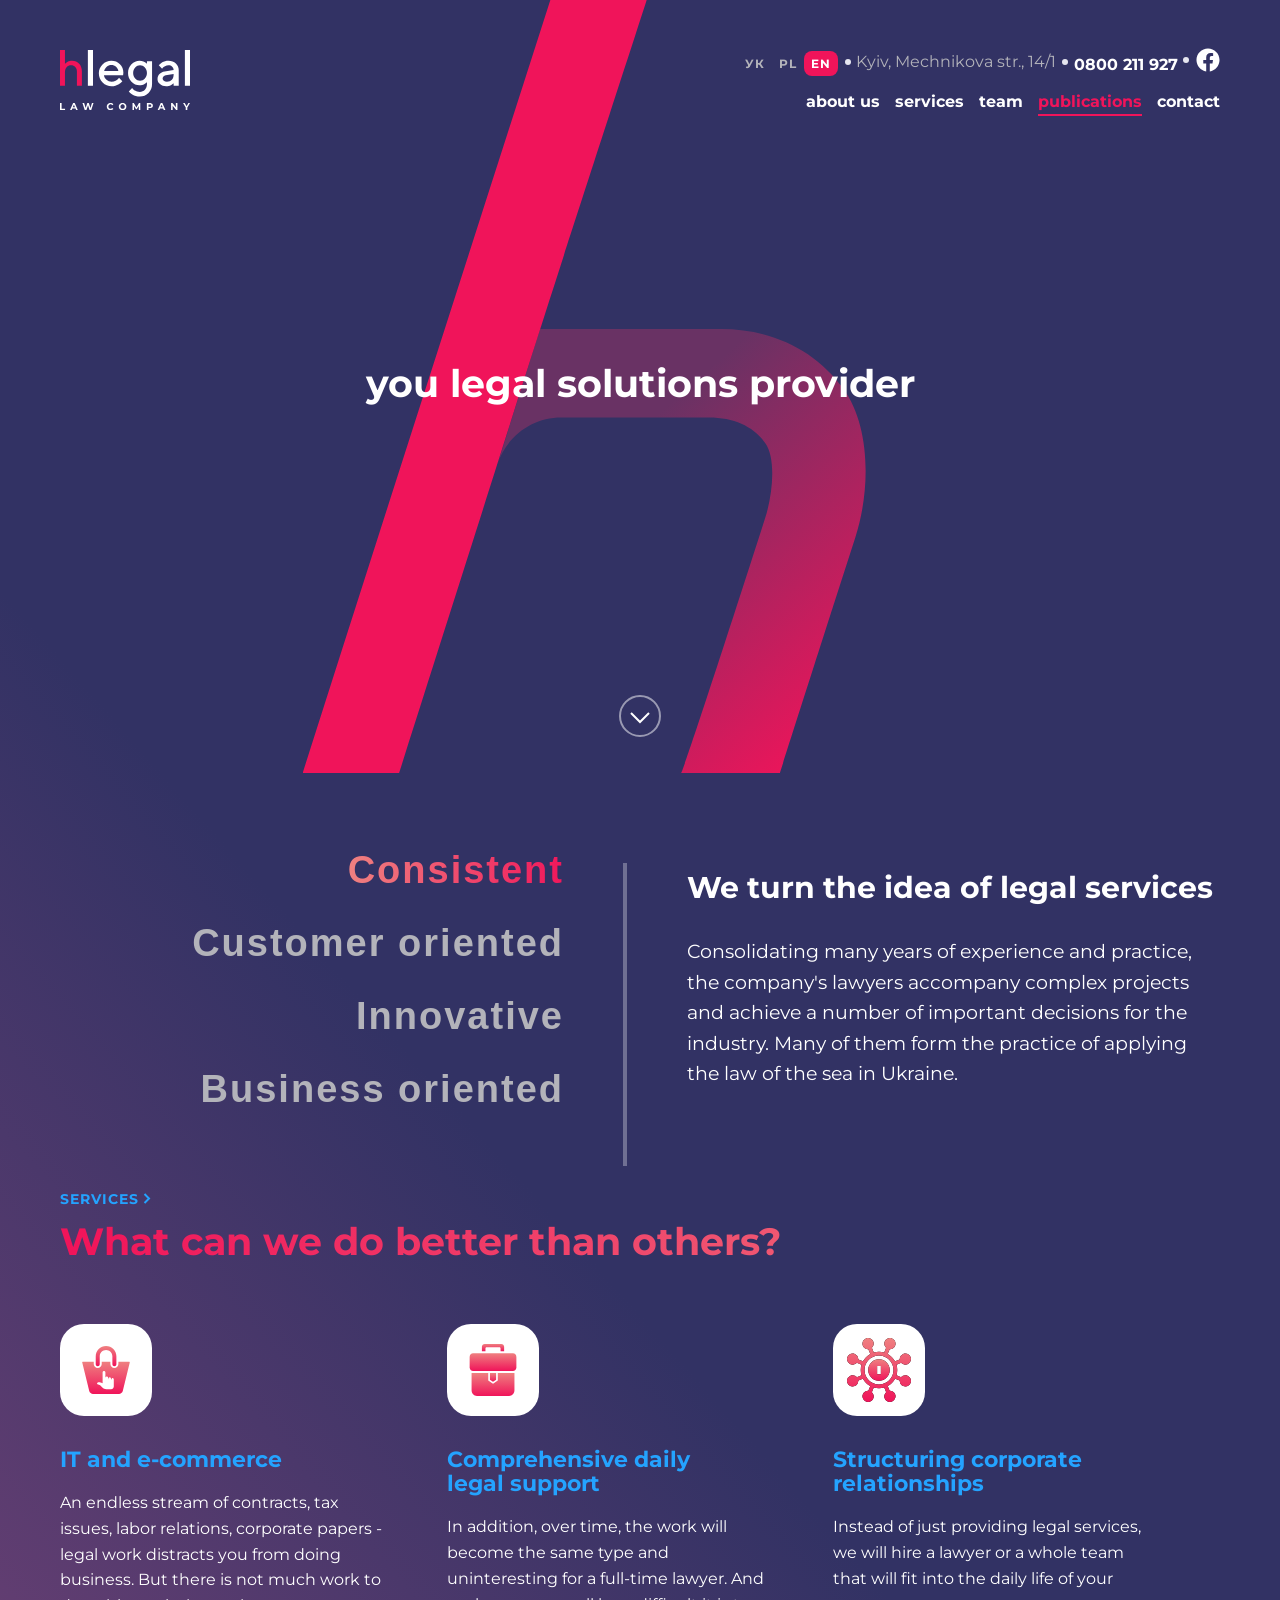
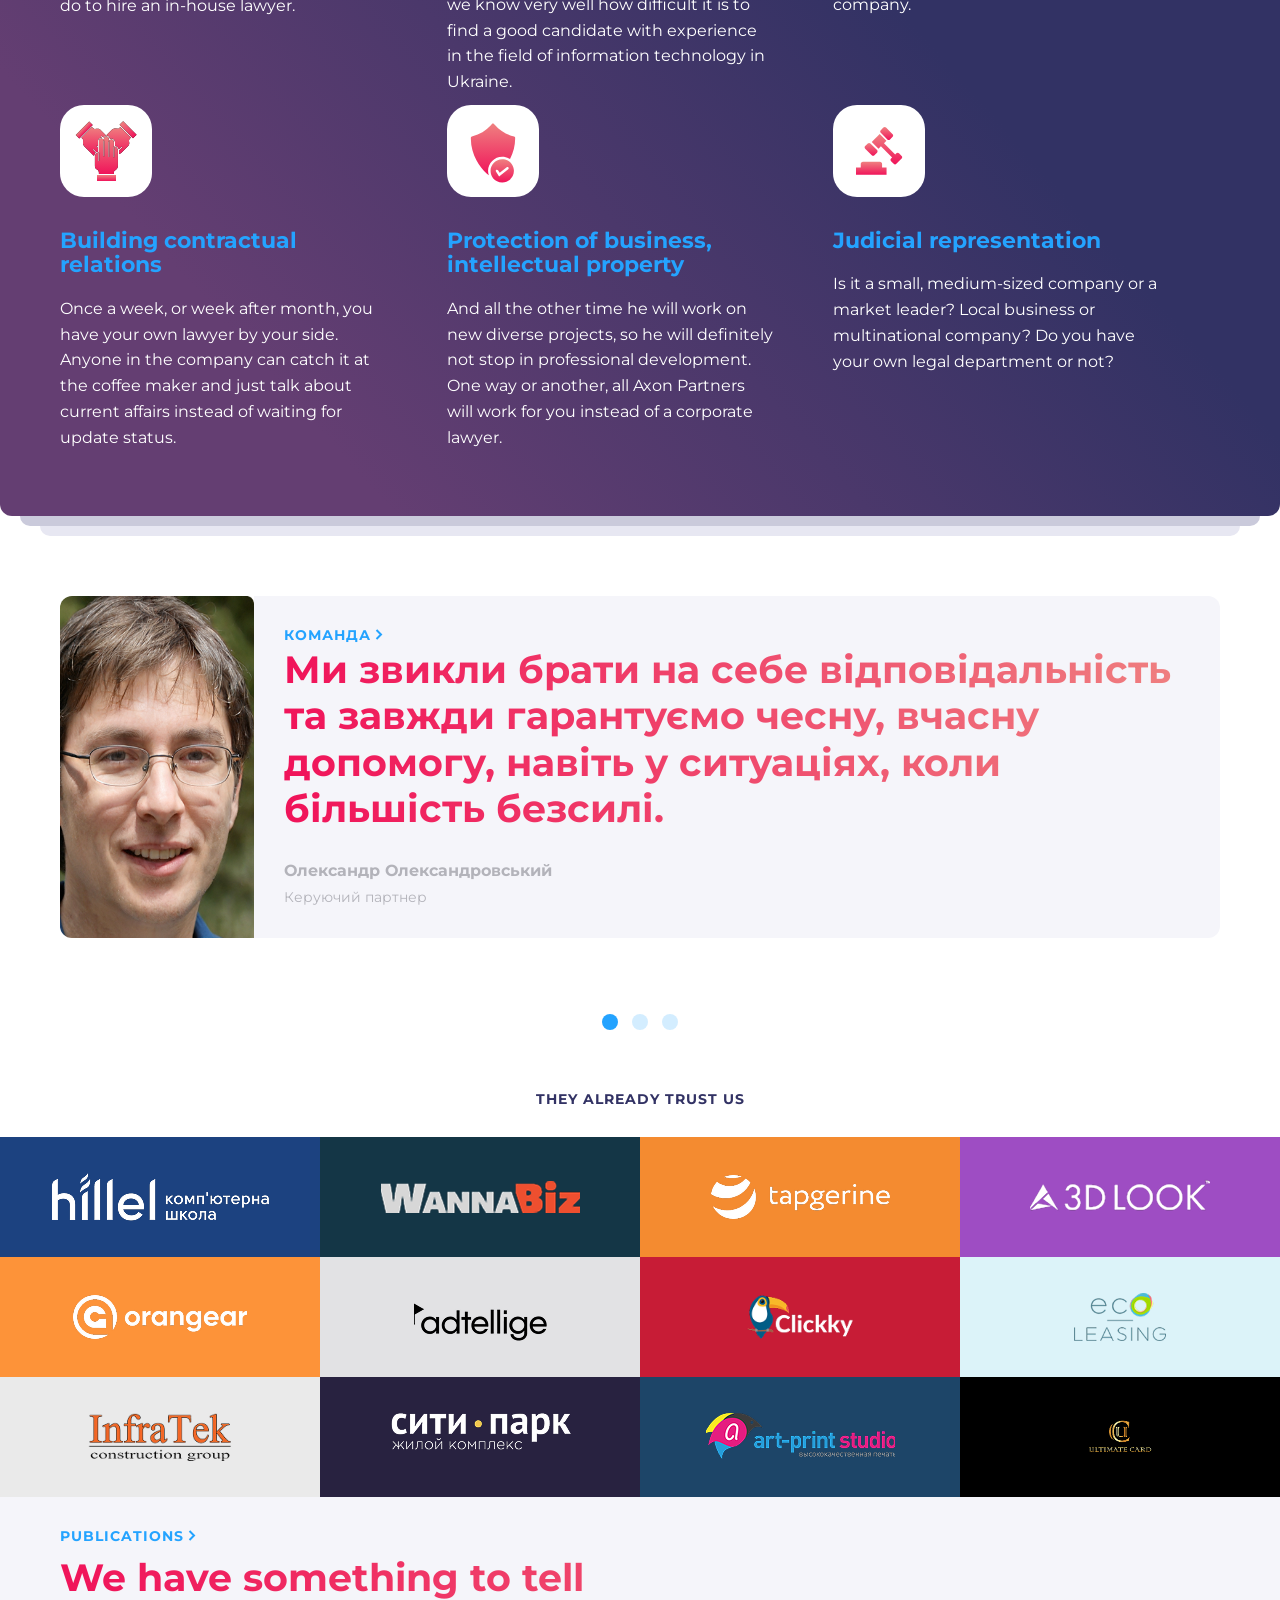
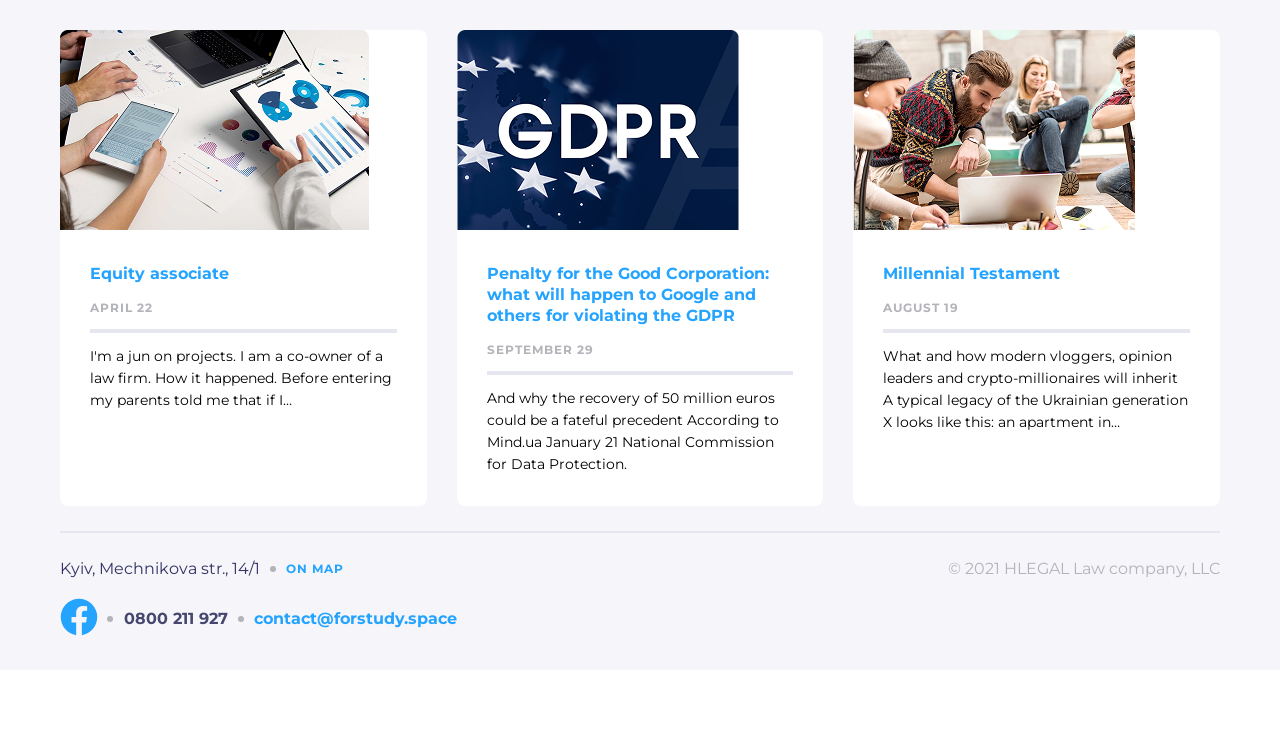
==== commit d8d55ea8: "pixel_perfect" ====
--- a/final_project/app/index.html
+++ b/final_project/app/index.html
@@ -35,11 +35,17 @@
                 <nav class="menu">
                     <button type="button" class="menu__btn menu__btn_dark"></button>
                     <ul class="menu__list">
-                        <li class="menu__list__inset"><a class="menu__list__inset__link menu__list__inset__link_dark" href="./about.html">about us</a></li>
-                        <li class="menu__list__inset"><a class="menu__list__inset__link menu__list__inset__link_dark" href="#">services</a></li>
-                        <li class="menu__list__inset"><a class="menu__list__inset__link menu__list__inset__link_dark" href="#">team</a></li>
-                        <li class="menu__list__inset"><a class="menu__list__inset__link menu__list__inset__link_dark active" href="#">publications</a></li>
-                        <li class="menu__list__inset"><a class="menu__list__inset__link menu__list__inset__link_dark" href="#">contact</a></li>
+                        <li class="menu__list__inset"><a class="menu__list__inset__link menu__list__inset__link_dark"
+                                href="./about.html">about us</a></li>
+                        <li class="menu__list__inset"><a class="menu__list__inset__link menu__list__inset__link_dark"
+                                href="#">services</a></li>
+                        <li class="menu__list__inset"><a class="menu__list__inset__link menu__list__inset__link_dark"
+                                href="#">team</a></li>
+                        <li class="menu__list__inset"><a
+                                class="menu__list__inset__link menu__list__inset__link_dark active"
+                                href="#">publications</a></li>
+                        <li class="menu__list__inset"><a class="menu__list__inset__link menu__list__inset__link_dark"
+                                href="#">contact</a></li>
                     </ul>
                 </nav>
             </header>
@@ -90,37 +96,50 @@
                     <article class="services__block__inset">
                         <div class="services__block__inset__content">
                             <img class="img-responsive icon__case" src="./img/comprehensive.svg">
-                            <h3 class="services__block__inset__content__h3">Comprehensive daily
-legal support</h3>
-                            <p class="services__block__inset__content__p">In addition, over time, the work will become the same type and uninteresting for a full-time lawyer. And we know very well how difficult it is to find a good candidate with experience in the field of information technology in Ukraine.</p>
+                            <h3 class="services__block__inset__content__h3">Comprehensive daily<br>
+                                legal support</h3>
+                            <p class="services__block__inset__content__p">In addition, over time, the work will
+                                become the same type and uninteresting for a full-time lawyer. And we know very well
+                                how difficult it is to find a good candidate with experience in the field of
+                                information technology in Ukraine.</p>
                         </div>
                     </article>
                     <article class="services__block__inset">
                         <div class="services__block__inset__content">
                             <img class="img-responsive icon__case" src="./img/structuring.svg">
                             <h3 class="services__block__inset__content__h3">Structuring corporate relationships</h3>
-                            <p class="services__block__inset__content__p">Instead of just providing legal services, we will hire a lawyer or a whole team that will fit into the daily life of your company.</p>
+                            <p class="services__block__inset__content__p">Instead of just providing legal services,
+                                we will hire a lawyer or a whole team that will fit into the daily life of your
+                                company.</p>
                         </div>
                     </article>
                     <article class="services__block__inset">
                         <div class="services__block__inset__content">
                             <img class="img-responsive icon__case" src="./img/building.svg">
                             <h3 class="services__block__inset__content__h3">Building contractual relations</h3>
-                            <p class="services__block__inset__content__p">Once a week, or week after month, you have your own lawyer by your side. Anyone in the company can catch it at the coffee maker and just talk about current affairs instead of waiting for update status.</p>
+                            <p class="services__block__inset__content__p">Once a week, or week after month, you have
+                                your own lawyer by your side. Anyone in the company can catch it at the coffee maker
+                                and just talk about current affairs instead of waiting for update status.</p>
                         </div>
                     </article>
                     <article class="services__block__inset">
                         <div class="services__block__inset__content">
                             <img class="img-responsive icon__case" src="./img/protection.svg">
-                            <h3 class="services__block__inset__content__h3">Protection of business, intellectual property</h3>
-                            <p class="services__block__inset__content__p">And all the other time he will work on new diverse projects, so he will definitely not stop in professional development. One way or another, all Axon Partners will work for you instead of a corporate lawyer.</p>
+                            <h3 class="services__block__inset__content__h3">Protection of business, intellectual
+                                property</h3>
+                            <p class="services__block__inset__content__p">And all the other time he will work on new
+                                diverse projects, so he will definitely not stop in professional development. One
+                                way or another, all Axon Partners will work for you instead of a corporate lawyer.
+                            </p>
                         </div>
                     </article>
                     <article class="services__block__inset">
                         <div class="services__block__inset__content">
                             <img class="img-responsive icon__case" src="./img/judicial.svg">
                             <h3 class="services__block__inset__content__h3">Judicial representation</h3>
-                            <p class="services__block__inset__content__p">Is it a small, medium-sized company or a market leader? Local business or multinational company? Do you have your own legal department or not?</p>
+                            <p class="services__block__inset__content__p">Is it a small, medium-sized company or a
+                                market leader? Local business or multinational company? Do you have your own legal
+                                department or not?</p>
                         </div>
                     </article>
                 </div>
@@ -128,9 +147,25 @@
         </div>
     </div>
     <main>
-        <section class="team">
-            <div class="wrapper">
+        <div class="wrapper">
+            <section class="team">
                 <div class="slider js-slider">
+                    <article class="slider__item slider__item_homepage">
+                        <div class="slider__item__pic">
+                            <picture>
+                                <source media="(min-width:992px)" srcset="./img/team.png">
+                                <source media="(min-width:420px)" srcset="./img/team-member.png">
+                                <img class="img-responsive" src="./img/team-member-375.png">
+                            </picture>
+                        </div>
+                        <div class="slider__item__text">
+                            <a href="#" class="btn">команда</a>
+                            <p class="slider__item__text__p1">Ми звикли брати на себе відповідальність та завжди
+                                гарантуємо чесну, вчасну допомогу, навіть у ситуаціях, коли більшість безсилі.</p>
+                            <p class="slider__item__text__p2">Олександр Олександровський</p>
+                            <p class="slider__item__text__p3">Керуючий партнер</p>
+                        </div>
+                    </article>
                     <article class="slider__item slider__item_homepage">
                         <div class="slider__item__pic">
                             <picture>
@@ -161,24 +196,9 @@
                             <p class="slider__item__text__p3">Керуючий партнер</p>
                         </div>
                     </article>
-                    <article class="slider__item slider__item_homepage">
-                        <div class="slider__item__pic">
-                            <picture>
-                                <source media="(min-width:992px)" srcset="./img/team-member-992.png">
-                                <img class="img-responsive" src="./img/team-member.png">
-                            </picture>
-                        </div>
-                        <div class="slider__item__text">
-                            <a href="#" class="btn">команда</a>
-                            <p class="slider__item__text__p1">Ми звикли брати на себе відповідальність та завжди
-                                гарантуємо чесну, вчасну допомогу, навіть у ситуаціях, коли більшість безсилі.</p>
-                            <p class="slider__item__text__p2">Олександр Олександровський</p>
-                            <p class="slider__item__text__p3">Керуючий партнер</p>
-                        </div>
-                    </article>
-                </div>
-            </div>
-        </section>
+                </div>
+            </section>
+        </div>
         <section class="trust">
             <h2 class="trust__h2">They already trust us</h2>
             <div class="trust__list">
@@ -222,7 +242,7 @@
         </section>
         <section class="publications">
             <div class="wrapper">
-                <a href="#" class="btn">Publications</a>
+                <a href="#" class="btn btn_publications">Publications</a>
                 <h2 class="publications__h2">We have something to tell</h2>
                 <div class="publications__list">
                     <article class="publications__list__inset">
@@ -253,7 +273,8 @@
                     </article>
                     <article class="publications__list__inset publications__list__inset-item3">
                         <picture>
-                            <source media="(min-width:768px)" srcset="./img/millennial-768.png">
+                            <source media="(min-width:992px)" srcset="./img/millennial-992.png">
+                            <source media="(min-width:768px)" srcset="./img/millenial.png">
                             <img class="img-responsive" src="./img/millennial.png">
                         </picture>
                         <div class="publications__list__inset__text">
@@ -284,9 +305,11 @@
                     <a href="tel:+380800211927" class="footer__tel">0800 211 927</a>
                     <a href="mailto:contact@forstudy.space" class="footer__mail">contact@forstudy.space</a>
                 </div>
-                <p class="footer__hlegal">© <span class="footer__hlegal-uppercase">2021 hlegal</span> Law company,
-                    <span class="footer__hlegal-uppercase">llc</span>
-                </p>
+                <div class="footer__text">
+                    <p class="footer__text__hlegal">© <span class="footer__text__hlegal-uppercase">2021 hlegal</span> Law company,
+                        <span class="footer__text__hlegal-uppercase">llc</span>
+                    </p>
+                </div>
             </section>
         </div>
     </footer>
--- a/final_project/app/css/style.css
+++ b/final_project/app/css/style.css
@@ -19,10 +19,10 @@
 }
 
 .wrapper {
-  max-width: 1280px;
-  min-width: 260px;
+  max-width: 1250px;
+  min-width: 290px;
   margin: 0 auto;
-  padding: 0 30px;
+  padding: 0 15px;
 }
 
 ::before,
@@ -45,10 +45,10 @@
 
 .background {
   position: relative;
-  background-image: url(../img/symbol.svg), linear-gradient(228.57deg, #323264 11.93%, #323264 57.17%, #643E72 87.46%);
+  background-image: url(../img/symbol_mob.svg), linear-gradient(228.57deg, #323264 11.93%, #323264 57.17%, #643E72 87.46%);
   background-repeat: no-repeat;
   background-position: center top, center;
-  background-size: 671px auto, contain;
+  background-size: 525px auto, contain;
   border-radius: 0px 0px 12px 12px;
 }
 .background::before {
@@ -58,8 +58,8 @@
   background-color: #CACADB;
   border-radius: 0px 0px 12px 12px;
   position: absolute;
-  left: 10px;
-  right: 10px;
+  left: 20px;
+  right: 20px;
   bottom: -10px;
 }
 .background::after {
@@ -69,8 +69,8 @@
   background-color: #E7E7F2;
   border-radius: 0px 0px 12px 12px;
   position: absolute;
-  left: 20px;
-  right: 20px;
+  left: 40px;
+  right: 40px;
   bottom: -20px;
 }
 
@@ -82,7 +82,7 @@
   }
   .background {
     background-size: 890px auto, contain;
-    background-position: center -9px, center;
+    background-position: center 3px, center;
   }
 }
 @media (min-width: 992px) {
@@ -109,8 +109,8 @@
   -webkit-box-align: center;
       -ms-flex-align: center;
           align-items: center;
-  margin: 0 -30px;
-  padding: 0 30px;
+  margin: 0 -15px;
+  padding: 0 15px;
   padding-top: 10px;
   padding-bottom: 10px;
 }
@@ -125,6 +125,7 @@
   color: #B3B3BA;
 }
 .header__tel {
+  padding-top: 5px;
   text-decoration: none;
   font-weight: 700;
   font-size: 16px;
@@ -154,7 +155,7 @@
   -webkit-box-align: center;
       -ms-flex-align: center;
           align-items: center;
-  padding-top: 15px;
+  padding-top: 19px;
   position: relative;
 }
 .header__logo-box span {
@@ -180,7 +181,8 @@
   -webkit-box-align: start;
       -ms-flex-align: start;
           align-items: start;
-  padding-left: 13px;
+  padding-left: 20px;
+  padding-bottom: 8px;
 }
 .header__breadcrumbs::before {
   display: block;
@@ -192,8 +194,8 @@
   width: 12px;
   height: 26px;
   position: absolute;
-  top: 15px;
-  left: 70px;
+  top: 19px;
+  left: 73px;
 }
 
 @media (min-width: 768px) {
@@ -204,8 +206,8 @@
   }
   .header__top {
     background-color: transparent;
-    padding-top: 50px;
-    padding-bottom: 30px;
+    padding-top: 48px;
+    padding-bottom: 10px;
   }
   .header__adress {
     display: block;
@@ -281,9 +283,14 @@
   .header__breadcrumbs {
     font-size: 36px;
   }
+  .header__breadcrumbs {
+    padding-left: 30px;
+    padding-bottom: 15px;
+  }
   .header__breadcrumbs::before {
     width: 21px;
     height: 47px;
+    left: 134px;
   }
 }
 @media (min-width: 992px) {
@@ -299,12 +306,17 @@
   }
   .header__logo-box {
     grid-row: 1/-1;
+    padding-top: 33px;
   }
   .header__adress {
     white-space: nowrap;
   }
   .header__tel {
     white-space: nowrap;
+  }
+  .header__breadcrumbs::before {
+    left: 134px;
+    top: 50px;
   }
 }
 .lang {
@@ -381,7 +393,7 @@
   width: 32px;
   height: 33px;
   border-radius: 8px;
-  margin-top: 12px;
+  margin-top: 15px;
   -webkit-transition-duration: 0.2s;
           transition-duration: 0.2s;
   -webkit-transition-property: background-color;
@@ -477,8 +489,8 @@
   fill: #B3B3BA;
 }
 .icon__case {
-  width: 64px;
-  height: 64px;
+  width: 92px;
+  height: 92px;
 }
 .icon__facebook1 {
   width: 38px;
@@ -502,14 +514,14 @@
   -webkit-box-align: center;
       -ms-flex-align: center;
           align-items: center;
-  padding-bottom: 26px;
+  padding-bottom: 11.5px;
 }
 .solutions__h {
   font-weight: 700;
   font-size: 38px;
-  line-height: 100%;
+  line-height: 1.13em;
   text-align: center;
-  padding: 229px 0 292px;
+  padding: 144px 0 163px;
 }
 .solutions__btn {
   cursor: pointer;
@@ -539,19 +551,21 @@
 }
 .solutions__box__list {
   width: 100%;
+  padding-top: 62px;
   padding-bottom: 30px;
 }
 .solutions__box__text {
   position: relative;
-  padding-top: 30px;
+  padding-top: 23px;
 }
 .solutions__box__text::before {
   content: "";
-  width: 100%;
+  width: 91%;
   height: 4px;
   background-color: rgba(255, 255, 255, 0.3);
   position: absolute;
-  top: 0px;
+  top: 3px;
+  left: 15px;
 }
 .solutions__list {
   display: -webkit-box;
@@ -560,7 +574,6 @@
   -webkit-box-align: start;
       -ms-flex-align: start;
           align-items: flex-start;
-  padding-left: 30px;
   list-style: none;
   padding: 0;
   overflow: auto;
@@ -579,8 +592,9 @@
   cursor: pointer;
   background-color: transparent;
   border: none;
-  margin-right: 50px;
-  font-size: 40px;
+  padding-left: 15px;
+  margin-right: 23px;
+  font-size: 30px;
   font-weight: 700;
   line-height: 1em;
   color: #b3b3ba;
@@ -598,20 +612,61 @@
 .solutions__info__h2 {
   color: #ffffff;
   font-family: Montserrat;
-  font-size: 30px;
-  font-weight: 700;
-  line-height: 1em;
+  font-size: 20px;
+  font-weight: 700;
+  line-height: 1.1em;
 }
 .solutions__info__p {
   padding-top: 30px;
   color: #ffffff;
   font-size: 19px;
-  line-height: 1.57em;
-}
-
+  line-height: 1.6em;
+}
+
+@media (min-width: 768px) {
+  .solutions {
+    padding-bottom: 56px;
+  }
+  .solutions__h {
+    padding: 261px 0 418px;
+  }
+  .solutions__box__list {
+    padding-top: 95px;
+    padding-bottom: 63px;
+  }
+  .solutions__box__text {
+    padding-top: 65px;
+  }
+  .solutions__box__text::before {
+    width: 100%;
+    top: -2px;
+    left: 0px;
+  }
+  .solutions__list__btn {
+    font-size: 38px;
+    letter-spacing: 1px;
+    padding-left: 0px;
+    margin-right: 30px;
+  }
+  .solutions__info {
+    padding: 0;
+  }
+  .solutions__info__h2 {
+    font-size: 30px;
+  }
+  .solutions__info__p {
+    padding-top: 32px;
+  }
+}
 @media (min-width: 992px) {
+  .solutions {
+    padding-bottom: 2px;
+  }
+  .solutions__h {
+    padding: 237px 0 289px;
+  }
   .solutions__box {
-    padding-top: 90px;
+    padding-top: 0px;
     -webkit-box-orient: horizontal;
     -webkit-box-direction: normal;
         -ms-flex-direction: row;
@@ -625,33 +680,46 @@
   }
   .solutions__box__text {
     width: 50%;
-    padding: 0 0 0 30px;
+    padding: 0 0 0 47px;
   }
   .solutions__box__text::before {
     content: "";
     width: 4px;
     height: 303px;
-    top: 0px;
-    left: -12px;
+    top: 29px;
+    left: -17px;
   }
   .solutions__list {
     display: block;
   }
   .solutions__list__inset {
-    padding: 15px 30px 15px 0;
+    padding: 18px 40px 15px 0;
     text-align: end;
   }
+  .solutions__list__btn {
+    letter-spacing: 2px;
+  }
+  .solutions__info__h2 {
+    padding-top: 34px;
+    line-height: 1.3em;
+  }
+  .solutions__info__p {
+    padding-top: 30px;
+  }
+}
+.services {
+  padding-bottom: 30px;
 }
 .services__h2 {
-  font-size: 38px;
-  font-weight: 700;
-  line-height: 1em;
+  font-size: 30px;
+  font-weight: 700;
+  line-height: 1.2em;
   background-image: -webkit-gradient(linear, left top, right top, color-stop(0.84%, #F0145A), color-stop(99.96%, #EF8080));
   background-image: linear-gradient(90deg, #F0145A 0.84%, #EF8080 99.96%);
   -webkit-background-clip: text;
           background-clip: text;
   -webkit-text-fill-color: transparent;
-  padding: 13px 0 30px;
+  padding: 11px 0 30px;
 }
 .services__block {
   display: -webkit-box;
@@ -668,8 +736,8 @@
 }
 .services__block__inset {
   width: 100%;
-  padding-left: 15px;
-  padding-right: 15px;
+  padding-left: 30px;
+  padding-right: 30px;
   padding-bottom: 30px;
 }
 .services__block__inset__content {
@@ -688,9 +756,9 @@
   color: #24A3FF;
   font-size: 22px;
   font-weight: 700;
-  line-height: 1em;
-  padding-top: 30px;
-  padding-bottom: 15px;
+  line-height: 1.1em;
+  padding-top: 32px;
+  padding-bottom: 18px;
 }
 .services__block__inset__content__p {
   color: #ffffff;
@@ -699,6 +767,13 @@
 }
 
 @media (min-width: 768px) {
+  .services {
+    padding-bottom: 1px;
+  }
+  .services__h2 {
+    font-size: 38px;
+    padding: 11px 0 59px;
+  }
   .services__block {
     -ms-flex-wrap: wrap;
         flex-wrap: wrap;
@@ -714,20 +789,27 @@
   }
   .services__block__inset {
     width: 50%;
-    padding-left: 30px;
-    padding-right: 30px;
-    padding-bottom: 60px;
+    padding-bottom: 35px;
   }
 }
 @media (min-width: 992px) {
+  .services {
+    padding-bottom: 55px;
+  }
   .services__block__inset {
     width: 33.33333%;
+    padding-bottom: 10px;
   }
 }
 .team {
-  padding-top: 30px;
-}
-
+  padding-top: 50px;
+}
+
+@media (min-width: 768px) {
+  .team {
+    padding-top: 80px;
+  }
+}
 /* Slider */
 .slick-slider {
   position: relative;
@@ -841,14 +923,14 @@
   background-color: #F5F5FA;
   border-bottom-left-radius: 12px;
   border-bottom-right-radius: 12px;
-  padding: 30px;
+  padding: 29px 45px;
 }
 .slider__item__text__p1 {
-  padding-top: 5px;
-  padding-bottom: 30px;
+  padding-top: 3px;
+  padding-bottom: 27px;
   font-size: 30px;
   font-weight: 700;
-  line-height: 1em;
+  line-height: 1.24em;
   background: -webkit-gradient(linear, left top, right top, color-stop(0.84%, #F0145A), color-stop(99.96%, #EF8080));
   background: linear-gradient(90deg, #F0145A 0.84%, #EF8080 99.96%);
   -webkit-background-clip: text;
@@ -861,7 +943,7 @@
   color: #B3B3BA;
   font-size: 16px;
   font-weight: 700;
-  line-height: 1em;
+  line-height: 1.34em;
   padding-bottom: 6px;
 }
 .slider__item__text__p3 {
@@ -904,6 +986,15 @@
   opacity: 0.6;
 }
 
+@media (min-width: 768px) {
+  .slider__item__text {
+    padding: 29px 30px;
+  }
+  .slider__item__text__p1 {
+    font-size: 38px;
+    line-height: 1.22em;
+  }
+}
 @media (min-width: 992px) {
   .slider__item_about {
     height: 110px;
@@ -919,12 +1010,13 @@
     border-bottom-left-radius: 12px;
   }
   .slider__item__text {
+    width: 132%;
     border-bottom-left-radius: 0;
     border-top-right-radius: 12px;
   }
 }
 .trust {
-  padding-top: 60px;
+  padding-top: 62px;
 }
 .trust__h2 {
   color: #323264;
@@ -934,7 +1026,7 @@
   letter-spacing: 1px;
   text-transform: uppercase;
   text-align: center;
-  padding-bottom: 30px;
+  padding-bottom: 31px;
 }
 .trust__list {
   display: -webkit-box;
@@ -1049,14 +1141,20 @@
     display: block;
   }
 }
+@media (min-width: 992px) {
+  .trust__list__inset {
+    width: 25%;
+  }
+}
 .publications {
   background-color: #F5F5FA;
-  padding-top: 30px;
+  padding-top: 29px;
+  padding-bottom: 19px;
+}
+.publications__h2 {
+  padding-top: 7px;
   padding-bottom: 30px;
-}
-.publications__h2 {
-  padding-top: 5px;
-  padding-bottom: 30px;
+  padding-left: 15px;
   font-size: 30px;
   font-weight: 700;
   line-height: 1em;
@@ -1125,8 +1223,24 @@
   .publications__list__inset-item3 {
     grid-column: span 2;
   }
+  .publications__list__inset__text__btn {
+    padding-bottom: 17px;
+    line-height: 1.3em;
+  }
+  .publications__list__inset__text__p2 {
+    padding-top: 17px;
+  }
+  .publications__h2 {
+    padding-top: 14px;
+    padding-bottom: 33px;
+    padding-left: 0px;
+    font-size: 38px;
+  }
 }
 @media (min-width: 992px) {
+  .publications {
+    padding-bottom: 25px;
+  }
   .publications__list {
     grid-template-columns: 1fr 1fr 1fr;
   }
@@ -1142,17 +1256,26 @@
   line-height: 1em;
   letter-spacing: 1px;
   text-transform: uppercase;
-  padding-right: 12px;
+  padding-top: 1px;
+  padding-right: 14px;
   background: url(../img/arrow.svg) no-repeat center right;
   -webkit-transition-duration: 0.2s;
           transition-duration: 0.2s;
   -webkit-transition-property: opacity;
   transition-property: opacity;
 }
+.btn_publications {
+  padding-left: 15px;
+}
 .btn:hover {
   opacity: 0.7;
 }
 
+@media (min-width: 768px) {
+  .btn_publications {
+    padding-left: 0;
+  }
+}
 .footer {
   padding-top: 30px;
   position: relative;
@@ -1187,7 +1310,7 @@
   color: #323264;
   font-size: 16px;
   line-height: 1em;
-  padding-bottom: 10px;
+  padding-bottom: 13px;
 }
 .footer__map {
   text-decoration: none;
@@ -1234,7 +1357,7 @@
   font-size: 16px;
   font-weight: 700;
   line-height: 1em;
-  padding-bottom: 10px;
+  padding-bottom: 14px;
   -webkit-transition-duration: 0.2s;
           transition-duration: 0.2s;
   -webkit-transition-property: color;
@@ -1249,7 +1372,7 @@
   font-size: 16px;
   font-weight: 700;
   line-height: 1em;
-  padding-bottom: 30px;
+  padding-bottom: 34px;
   -webkit-transition-duration: 0.2s;
           transition-duration: 0.2s;
   -webkit-transition-property: color;
@@ -1258,13 +1381,13 @@
 .footer__mail:hover {
   color: #f0145a;
 }
-.footer__hlegal {
+.footer__text__hlegal {
   color: #B3B3BA;
   font-size: 16px;
   line-height: 1em;
   padding-bottom: 30px;
 }
-.footer__hlegal-uppercase {
+.footer__text__hlegal-uppercase {
   text-transform: uppercase;
 }
 
@@ -1343,7 +1466,7 @@
   .footer__mail {
     padding: 0 0 0 26px;
   }
-  .footer__hlegal {
+  .footer__text__hlegal {
     padding: 0;
     text-align: center;
     margin: 0 auto;
@@ -1353,6 +1476,7 @@
   .footer {
     grid-template-columns: 1fr 1fr;
     justify-items: start;
+    padding-top: 30px;
   }
   .footer__navigation {
     -webkit-box-orient: horizontal;
@@ -1375,11 +1499,21 @@
     grid-column: span 2;
     padding-bottom: 30px;
   }
-  .footer__hlegal {
-    padding: 0;
+  .footer__text {
+    display: -webkit-box;
+    display: -ms-flexbox;
+    display: flex;
+    -webkit-box-pack: end;
+        -ms-flex-pack: end;
+            justify-content: flex-end;
     grid-column: 2/3;
     grid-row: 3/1;
-    margin-left: auto;
+    width: 100%;
+  }
+  .footer__text__hlegal {
+    padding: 0;
+    margin: 0;
+    text-align: right;
   }
 }
 .link_light {
@@ -1396,7 +1530,7 @@
 }
 
 .we_turn {
-  padding-top: 30px;
+  padding-top: 44px;
   padding-bottom: 30px;
   display: -webkit-box;
   display: -ms-flexbox;
@@ -1409,8 +1543,11 @@
       -ms-flex-align: center;
           align-items: center;
 }
+.we_turn__text {
+  padding: 0 15px;
+}
 .we_turn__text__h3 {
-  font-size: 38px;
+  font-size: 30px;
   font-weight: 700;
   line-height: 1.2em;
   background-image: -webkit-gradient(linear, left top, right top, color-stop(0.84%, #F0145A), color-stop(99.96%, #EF8080));
@@ -1426,8 +1563,8 @@
   color: #000000;
 }
 .we_turn__numbers {
-  padding-top: 30px;
-  padding-left: 30px;
+  padding-top: 28px;
+  padding-left: 50px;
   position: relative;
 }
 .we_turn__numbers__inset {
@@ -1437,7 +1574,7 @@
   -webkit-box-align: center;
       -ms-flex-align: center;
           align-items: center;
-  padding-bottom: 10px;
+  padding-bottom: 17px;
 }
 .we_turn__numbers__inset__text {
   padding-left: 8px;
@@ -1456,15 +1593,16 @@
   line-height: 1em;
 }
 .we_turn__numbers__p_pad {
-  padding-bottom: 40px;
+  padding-bottom: 46px;
 }
 .we_turn__numbers::before {
   content: "";
   width: 4px;
-  height: 92%;
+  height: 94%;
   background-color: #E6E6F0;
   position: absolute;
-  left: 0px;
+  left: 15px;
+  top: 23px;
 }
 
 @media (min-width: 768px) {
@@ -1472,6 +1610,22 @@
     -webkit-box-align: start;
         -ms-flex-align: start;
             align-items: flex-start;
+    padding-top: 51px;
+    padding-bottom: 59px;
+  }
+  .we_turn__text {
+    padding: 0;
+  }
+  .we_turn__text__h3 {
+    font-size: 38px;
+  }
+  .we_turn__numbers {
+    padding-top: 26px;
+    padding-left: 34px;
+  }
+  .we_turn__numbers::before {
+    left: 0px;
+    top: 22px;
   }
 }
 @media (min-width: 992px) {
@@ -1483,17 +1637,23 @@
     -webkit-box-pack: center;
         -ms-flex-pack: center;
             justify-content: center;
+    padding-bottom: 51px;
   }
   .we_turn__text {
     width: 50%;
   }
   .we_turn__numbers {
     width: 50%;
-    padding-left: 60px;
+    padding-left: 98px;
     padding-top: 0;
   }
   .we_turn__numbers::before {
-    left: 30px;
+    left: 64px;
+    top: -1px;
+    height: 102%;
+  }
+  .we_turn__numbers__p_pad {
+    padding-bottom: 48px;
   }
 }
 .team_about {
@@ -1528,13 +1688,13 @@
   }
 }
 .quality {
-  padding-top: 30px;
+  padding: 30px 15px 0;
 }
 .quality__text__p {
   color: #000;
   font-size: 19px;
   line-height: 1.57em;
-  padding-bottom: 30px;
+  padding-bottom: 33px;
 }
 .quality__title__h3 {
   font-size: 30px;
@@ -1549,6 +1709,9 @@
 }
 
 @media (min-width: 768px) {
+  .quality {
+    padding: 53px 0 0;
+  }
   .quality__title__h3 {
     font-size: 38px;
   }
@@ -1561,18 +1724,27 @@
     -webkit-box-align: start;
         -ms-flex-align: start;
             align-items: flex-start;
+    padding: 57px 0 0;
   }
   .quality__text {
     width: 50%;
+  }
+  .quality__text__p {
+    padding-bottom: 44px;
   }
   .quality__title {
     width: 50%;
     padding-left: 60px;
   }
+  .quality__title__h3 {
+    line-height: 1.17em;
+    padding-left: 30px;
+    padding-top: 2px;
+  }
 }
 .achievements {
   background-color: #F5F5FA;
-  padding-bottom: 30px;
+  padding-bottom: 36px;
 }
 .achievements__h3 {
   color: #323264;
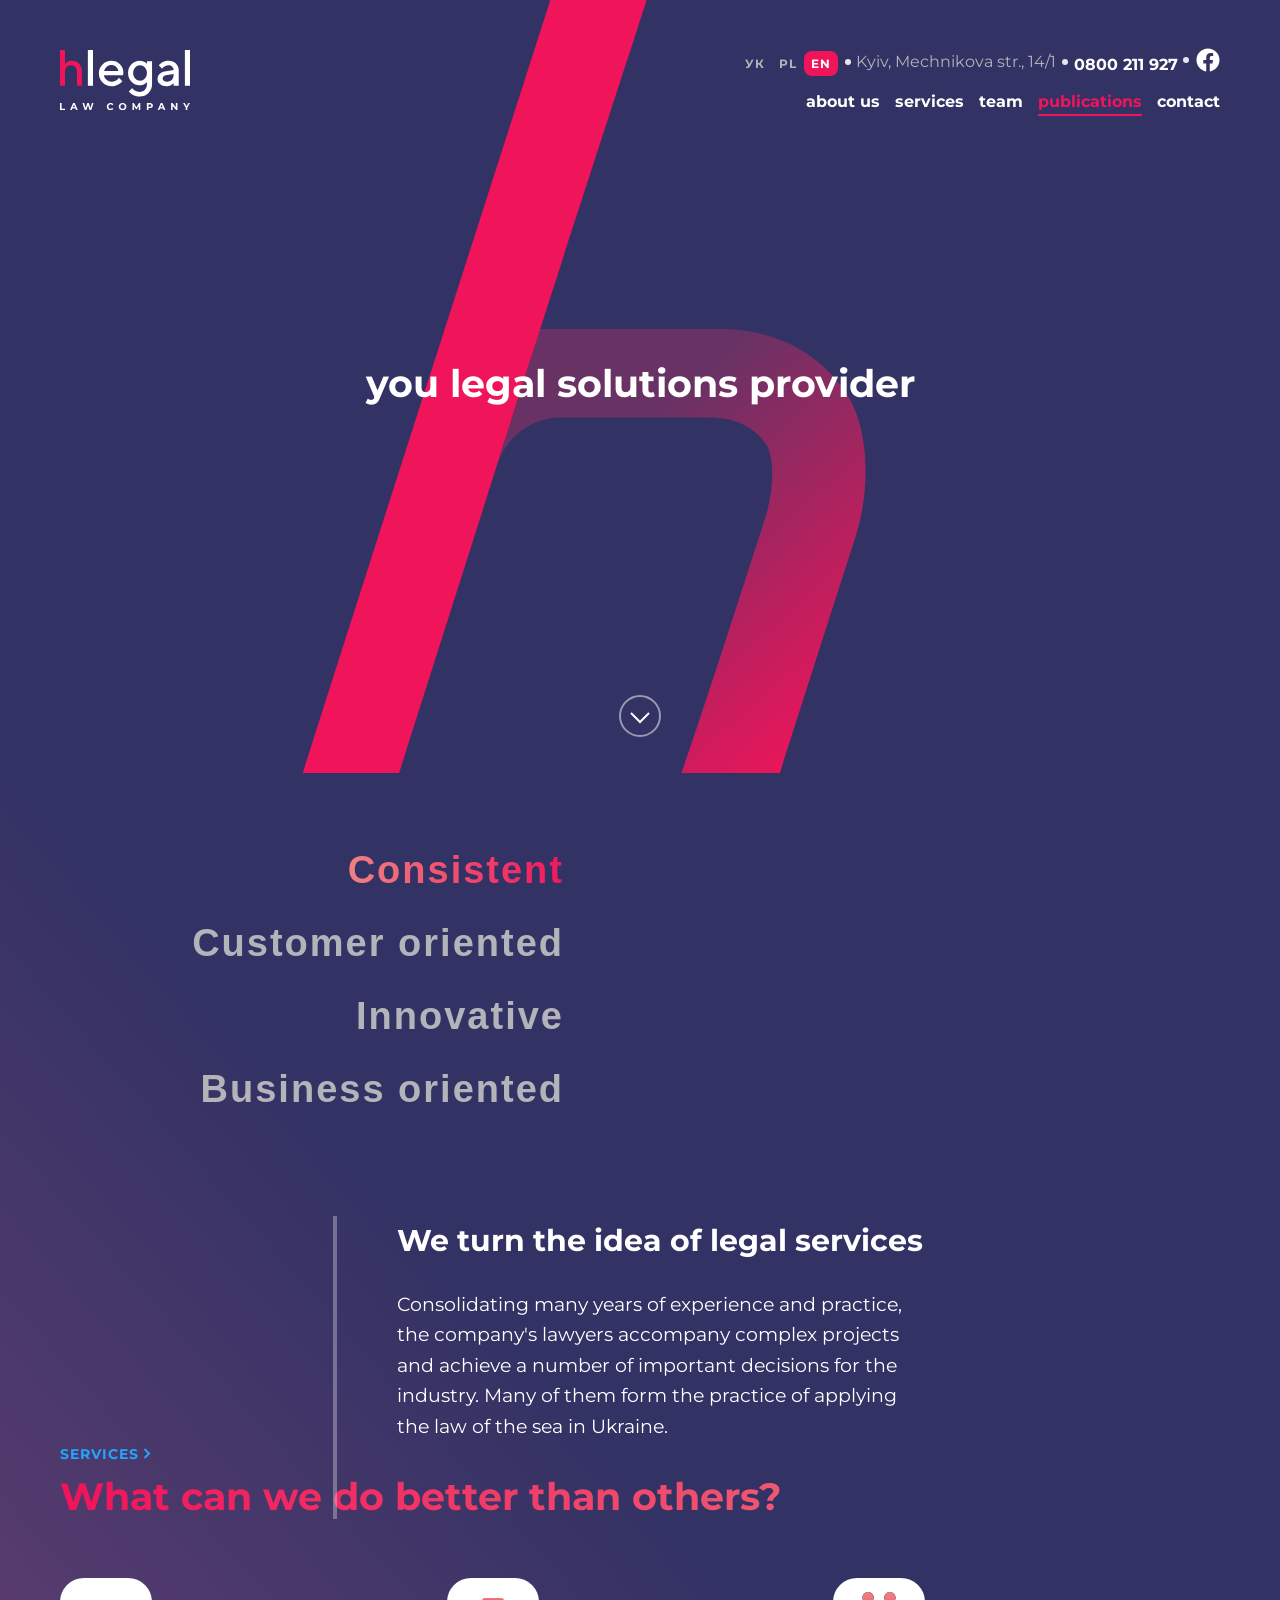
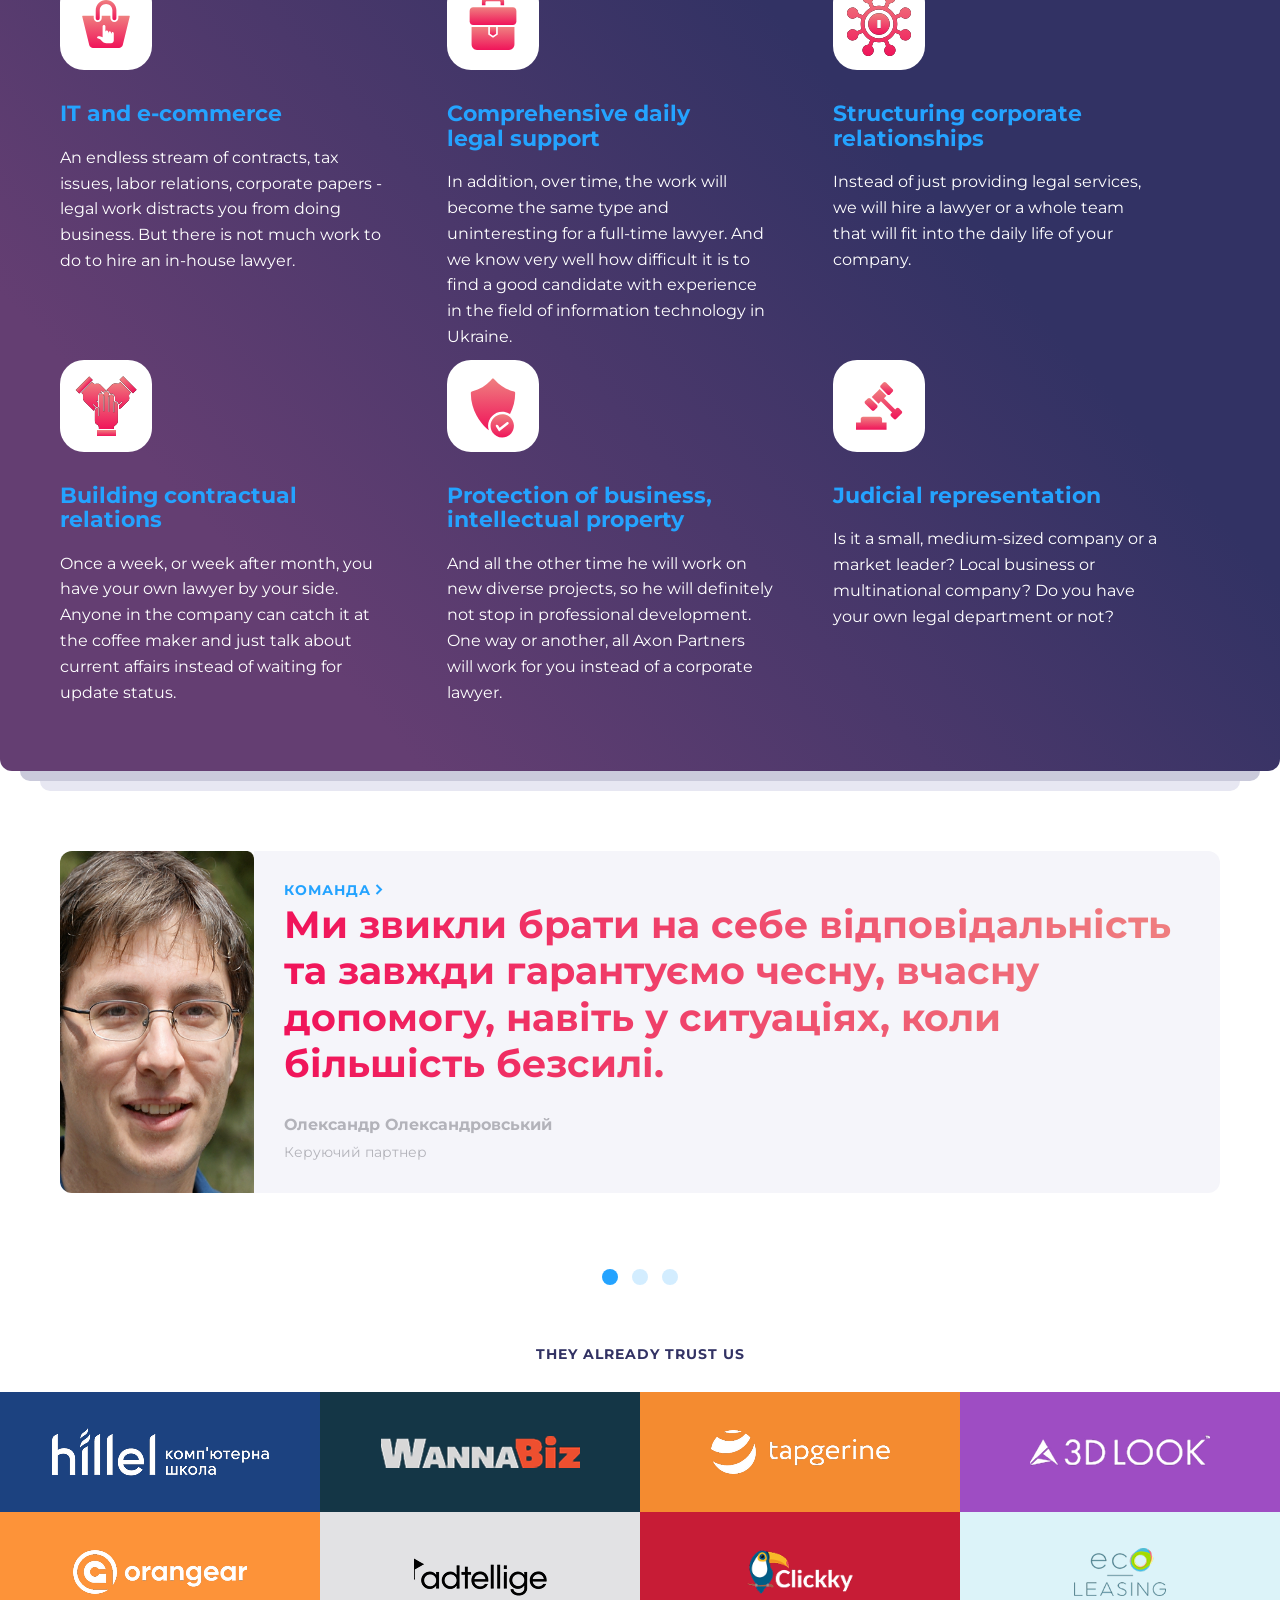
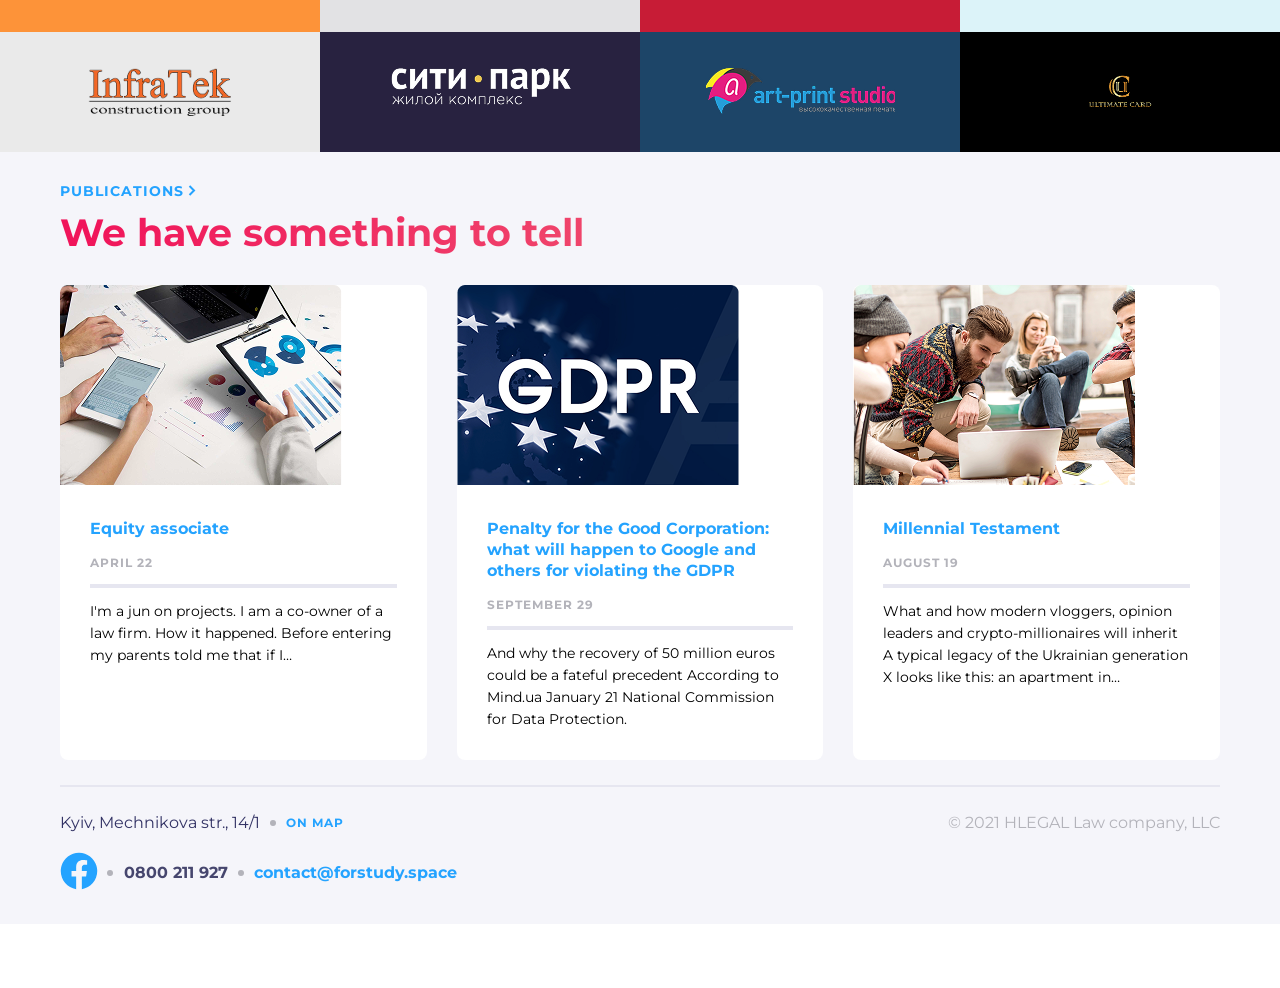
==== commit c8bda49a: "validation" ====
--- a/final_project/app/index.html
+++ b/final_project/app/index.html
@@ -1,5 +1,5 @@
 <!DOCTYPE html>
-<html lang="en ua">
+<html lang="en">
 
 <head>
     <meta charset="UTF-8">
@@ -67,18 +67,19 @@
                                     oriented</button></li>
                         </ul>
                     </div>
-                    <div class="solutions__box__text">
-                        <article class="solutions__info">
-                            <h2 class="solutions__info__h2">We turn the idea of legal services</h3>
-                                <p class="solutions__info__p">Consolidating many years of experience and
-                                    practice, the company's lawyers
-                                    accompany
-                                    complex projects and achieve a number of important decisions for the
-                                    industry.
-                                    Many
-                                    of them form the practice of applying the law of the sea in Ukraine.</p>
-                        </article>
-                    </div>
+                </div>
+                <div class="solutions__box__text">
+                    <article class="solutions__info">
+                        <h2 class="solutions__info__h2">We turn the idea of legal services</h2>
+                        <p class="solutions__info__p">Consolidating many years of experience and
+                            practice, the company's lawyers
+                            accompany
+                            complex projects and achieve a number of important decisions for the
+                            industry.
+                            Many
+                            of them form the practice of applying the law of the sea in Ukraine.</p>
+                    </article>
+                </div>
             </section>
             <section class="services">
                 <a href="#" class="btn">Services</a>
@@ -86,7 +87,7 @@
                 <div class="services__block">
                     <article class="services__block__inset">
                         <div class="services__block__inset__content">
-                            <img class="img-responsive icon__case" src="./img/icon_case.svg">
+                            <img class="img-responsive icon__case" src="./img/icon_case.svg" alt="icon">
                             <h3 class="services__block__inset__content__h3">IT and e-commerce</h3>
                             <p class="services__block__inset__content__p">An endless stream of contracts, tax
                                 issues, labor relations, corporate papers - legal work distracts you from doing
@@ -95,7 +96,7 @@
                     </article>
                     <article class="services__block__inset">
                         <div class="services__block__inset__content">
-                            <img class="img-responsive icon__case" src="./img/comprehensive.svg">
+                            <img class="img-responsive icon__case" src="./img/comprehensive.svg" alt="icon">
                             <h3 class="services__block__inset__content__h3">Comprehensive daily<br>
                                 legal support</h3>
                             <p class="services__block__inset__content__p">In addition, over time, the work will
@@ -106,7 +107,7 @@
                     </article>
                     <article class="services__block__inset">
                         <div class="services__block__inset__content">
-                            <img class="img-responsive icon__case" src="./img/structuring.svg">
+                            <img class="img-responsive icon__case" src="./img/structuring.svg" alt="icon">
                             <h3 class="services__block__inset__content__h3">Structuring corporate relationships</h3>
                             <p class="services__block__inset__content__p">Instead of just providing legal services,
                                 we will hire a lawyer or a whole team that will fit into the daily life of your
@@ -115,7 +116,7 @@
                     </article>
                     <article class="services__block__inset">
                         <div class="services__block__inset__content">
-                            <img class="img-responsive icon__case" src="./img/building.svg">
+                            <img class="img-responsive icon__case" src="./img/building.svg" alt="icon">
                             <h3 class="services__block__inset__content__h3">Building contractual relations</h3>
                             <p class="services__block__inset__content__p">Once a week, or week after month, you have
                                 your own lawyer by your side. Anyone in the company can catch it at the coffee maker
@@ -124,7 +125,7 @@
                     </article>
                     <article class="services__block__inset">
                         <div class="services__block__inset__content">
-                            <img class="img-responsive icon__case" src="./img/protection.svg">
+                            <img class="img-responsive icon__case" src="./img/protection.svg" alt="icon">
                             <h3 class="services__block__inset__content__h3">Protection of business, intellectual
                                 property</h3>
                             <p class="services__block__inset__content__p">And all the other time he will work on new
@@ -135,7 +136,7 @@
                     </article>
                     <article class="services__block__inset">
                         <div class="services__block__inset__content">
-                            <img class="img-responsive icon__case" src="./img/judicial.svg">
+                            <img class="img-responsive icon__case" src="./img/judicial.svg" alt="icon">
                             <h3 class="services__block__inset__content__h3">Judicial representation</h3>
                             <p class="services__block__inset__content__p">Is it a small, medium-sized company or a
                                 market leader? Local business or multinational company? Do you have your own legal
@@ -149,13 +150,15 @@
     <main>
         <div class="wrapper">
             <section class="team">
+                <h2 class="visually-hiden">our team</h2>
                 <div class="slider js-slider">
                     <article class="slider__item slider__item_homepage">
+                        <h2 class="visually-hiden">team member slide</h2>
                         <div class="slider__item__pic">
                             <picture>
                                 <source media="(min-width:992px)" srcset="./img/team.png">
                                 <source media="(min-width:420px)" srcset="./img/team-member.png">
-                                <img class="img-responsive" src="./img/team-member-375.png">
+                                <img class="img-responsive" src="./img/team-member-375.png" alt="team member">
                             </picture>
                         </div>
                         <div class="slider__item__text">
@@ -167,10 +170,11 @@
                         </div>
                     </article>
                     <article class="slider__item slider__item_homepage">
+                        <h2 class="visually-hiden">team member slide</h2>
                         <div class="slider__item__pic">
                             <picture>
                                 <source media="(min-width:992px)" srcset="./img/team-member-992.png">
-                                <img class="img-responsive" src="./img/team-member.png">
+                                <img class="img-responsive" src="./img/team-member.png" alt="team member">
                             </picture>
                         </div>
                         <div class="slider__item__text">
@@ -182,10 +186,11 @@
                         </div>
                     </article>
                     <article class="slider__item slider__item_homepage">
+                        <h2 class="visually-hiden">team member slide</h2>
                         <div class="slider__item__pic">
                             <picture>
                                 <source media="(min-width:992px)" srcset="./img/team-member-992.png">
-                                <img class="img-responsive" src="./img/team-member.png">
+                                <img class="img-responsive" src="./img/team-member.png" alt="team member">
                             </picture>
                         </div>
                         <div class="slider__item__text">
@@ -203,40 +208,40 @@
             <h2 class="trust__h2">They already trust us</h2>
             <div class="trust__list">
                 <div class="trust__list__inset trust__list__inset-color1">
-                    <img class="img-responsive" src="./img/hillel.png">
+                    <img class="img-responsive" src="./img/hillel.png" alt="company logo">
                 </div>
                 <div class="trust__list__inset trust__list__inset-color2">
-                    <img class="img-responsive" src="./img/wanna-biz.png">
+                    <img class="img-responsive" src="./img/wanna-biz.png" alt="company logo">
                 </div>
                 <div class="trust__list__inset trust__list__inset-color3">
-                    <img class="img-responsive" src="./img/tapgerine.png">
+                    <img class="img-responsive" src="./img/tapgerine.png" alt="company logo">
                 </div>
                 <div class="trust__list__inset trust__list__inset-color4">
-                    <img class="img-responsive" src="./img/3dlook.png">
+                    <img class="img-responsive" src="./img/3dlook.png" alt="company logo">
                 </div>
                 <div class="trust__list__inset trust__list__inset-color5">
-                    <img class="img-responsive" src="./img/orangear.png">
+                    <img class="img-responsive" src="./img/orangear.png" alt="company logo">
                 </div>
                 <div class="trust__list__inset trust__list__inset-color6">
-                    <img class="img-responsive" src="./img/adtellige.png">
+                    <img class="img-responsive" src="./img/adtellige.png" alt="company logo">
                 </div>
                 <div class="trust__list__inset trust__list__inset-color7">
-                    <img class="img-responsive" src="./img/clicky.png">
+                    <img class="img-responsive" src="./img/clicky.png" alt="company logo">
                 </div>
                 <div class="trust__list__inset trust__list__inset-color8">
-                    <img class="img-responsive" src="./img/ecolease.png">
+                    <img class="img-responsive" src="./img/ecolease.png" alt="company logo">
                 </div>
                 <div class="trust__list__inset trust__list__inset-color9">
-                    <img class="img-responsive" src="./img/ifratek.png">
+                    <img class="img-responsive" src="./img/ifratek.png" alt="company logo">
                 </div>
                 <div class="trust__list__inset trust__list__inset-color10">
-                    <img class="img-responsive" src="./img/city-park.png">
+                    <img class="img-responsive" src="./img/city-park.png" alt="company logo">
                 </div>
                 <div class="trust__list__inset trust__list__inset-color11">
-                    <img class="img-responsive" src="./img/art-print.png">
+                    <img class="img-responsive" src="./img/art-print.png" alt="company logo">
                 </div>
                 <div class="trust__list__inset trust__list__inset-color12">
-                    <img class="img-responsive" src="./img/ultimate.png">
+                    <img class="img-responsive" src="./img/ultimate.png" alt="company logo">
                 </div>
             </div>
         </section>
@@ -246,9 +251,10 @@
                 <h2 class="publications__h2">We have something to tell</h2>
                 <div class="publications__list">
                     <article class="publications__list__inset">
+                        <h2 class="visually-hiden">usefull information</h2>
                         <picture>
                             <source media="(min-width:992px)" srcset="./img/associate-992.png">
-                            <img class="img-responsive" src="./img/associate.png">
+                            <img class="img-responsive" src="./img/associate.png" alt="picture">
                         </picture>
                         <div class="publications__list__inset__text">
                             <a href="#" class="publications__list__inset__text__btn">Equity associate</a>
@@ -258,9 +264,10 @@
                         </div>
                     </article>
                     <article class="publications__list__inset">
+                        <h2 class="visually-hiden">usefull information</h2>
                         <picture>
                             <source media="(min-width:992px)" srcset="./img/gdpr-992.png">
-                            <img class="img-responsive" src="./img/gdpr.png">
+                            <img class="img-responsive" src="./img/gdpr.png" alt="picture">
                         </picture>
                         <div class="publications__list__inset__text">
                             <a href="#" class="publications__list__inset__text__btn">Penalty for the Good Corporation:
@@ -272,10 +279,11 @@
                         </div>
                     </article>
                     <article class="publications__list__inset publications__list__inset-item3">
+                        <h2 class="visually-hiden">usefull information</h2>
                         <picture>
                             <source media="(min-width:992px)" srcset="./img/millennial-992.png">
                             <source media="(min-width:768px)" srcset="./img/millenial.png">
-                            <img class="img-responsive" src="./img/millennial.png">
+                            <img class="img-responsive" src="./img/millennial.png" alt="picture">
                         </picture>
                         <div class="publications__list__inset__text">
                             <a href="#" class="publications__list__inset__text__btn">Millennial Testament</a>
@@ -292,6 +300,7 @@
     <footer class="footer__background">
         <div class="wrapper">
             <section class="footer">
+                <h2 class="visually-hiden">contact information</h2>
                 <div class="footer__navigation">
                     <p class="footer__adress">Kyiv, Mechnikova str., 14/1</p>
                     <a href="#" class="footer__map">On map</a>
@@ -306,7 +315,8 @@
                     <a href="mailto:contact@forstudy.space" class="footer__mail">contact@forstudy.space</a>
                 </div>
                 <div class="footer__text">
-                    <p class="footer__text__hlegal">© <span class="footer__text__hlegal-uppercase">2021 hlegal</span> Law company,
+                    <p class="footer__text__hlegal">© <span class="footer__text__hlegal-uppercase">2021 hlegal</span>
+                        Law company,
                         <span class="footer__text__hlegal-uppercase">llc</span>
                     </p>
                 </div>
--- a/final_project/app/css/style.css
+++ b/final_project/app/css/style.css
@@ -34,6 +34,19 @@
 .img-responsive {
   max-width: 100%;
   height: auto;
+}
+
+.visually-hiden:not(:focus):not(:active) {
+  position: absolute;
+  width: 1px;
+  height: 1px;
+  margin: -1px;
+  border: 0;
+  padding: 0;
+  white-space: nowrap;
+  clip-path: inset(100%);
+  clip: rect(0 0 0 0);
+  overflow: hidden;
 }
 
 .body {
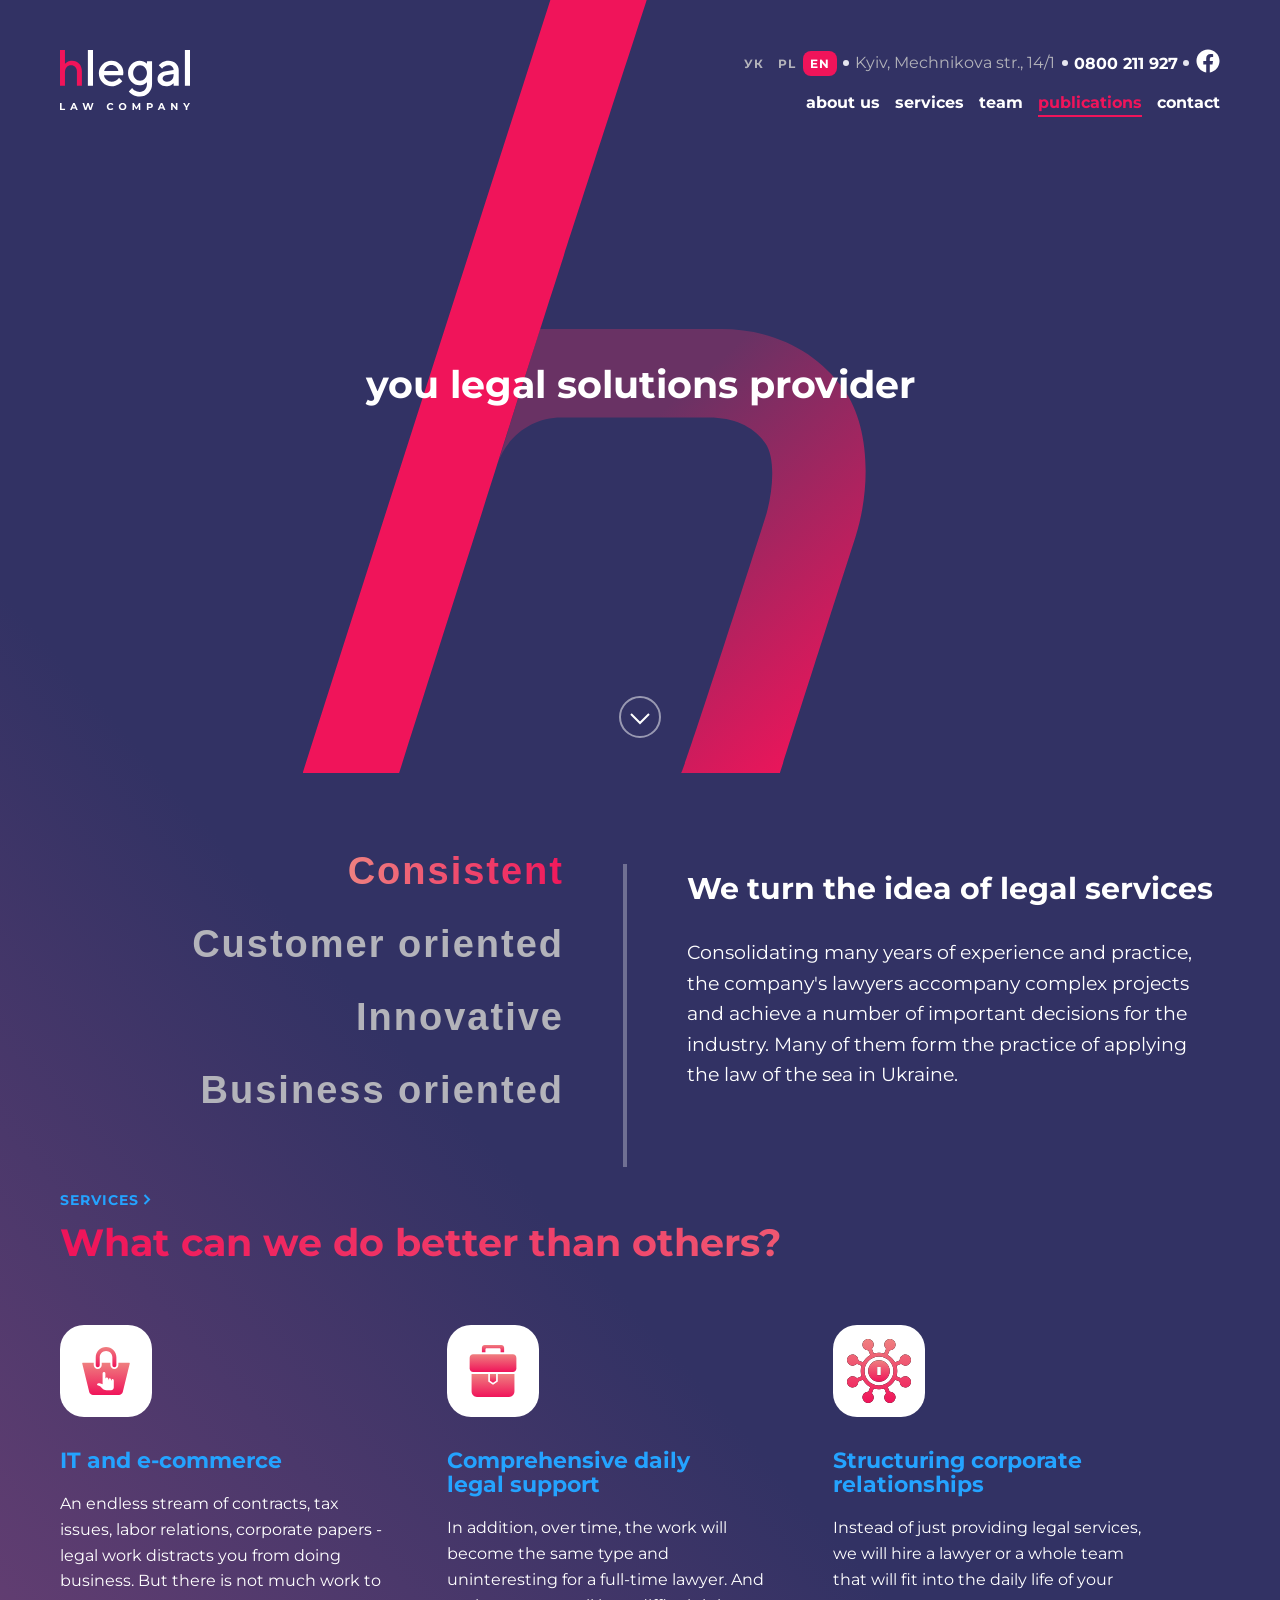
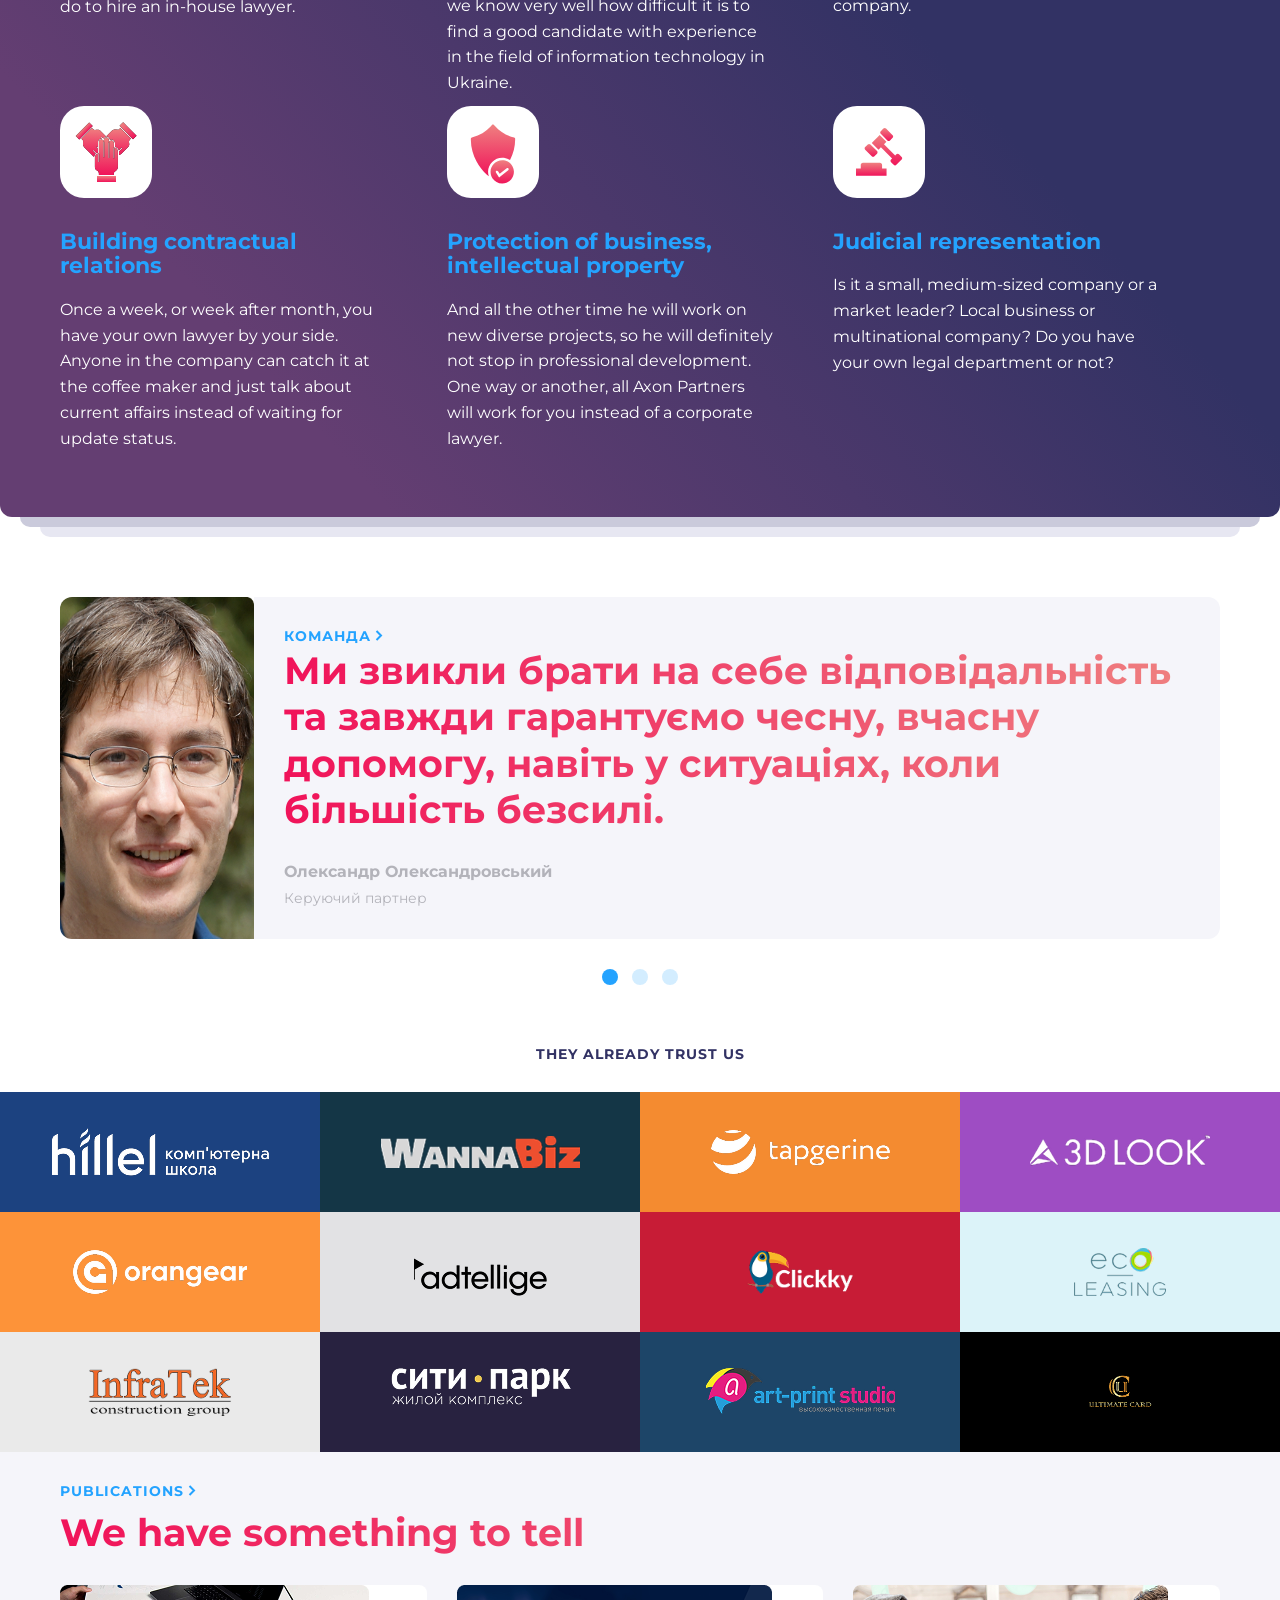
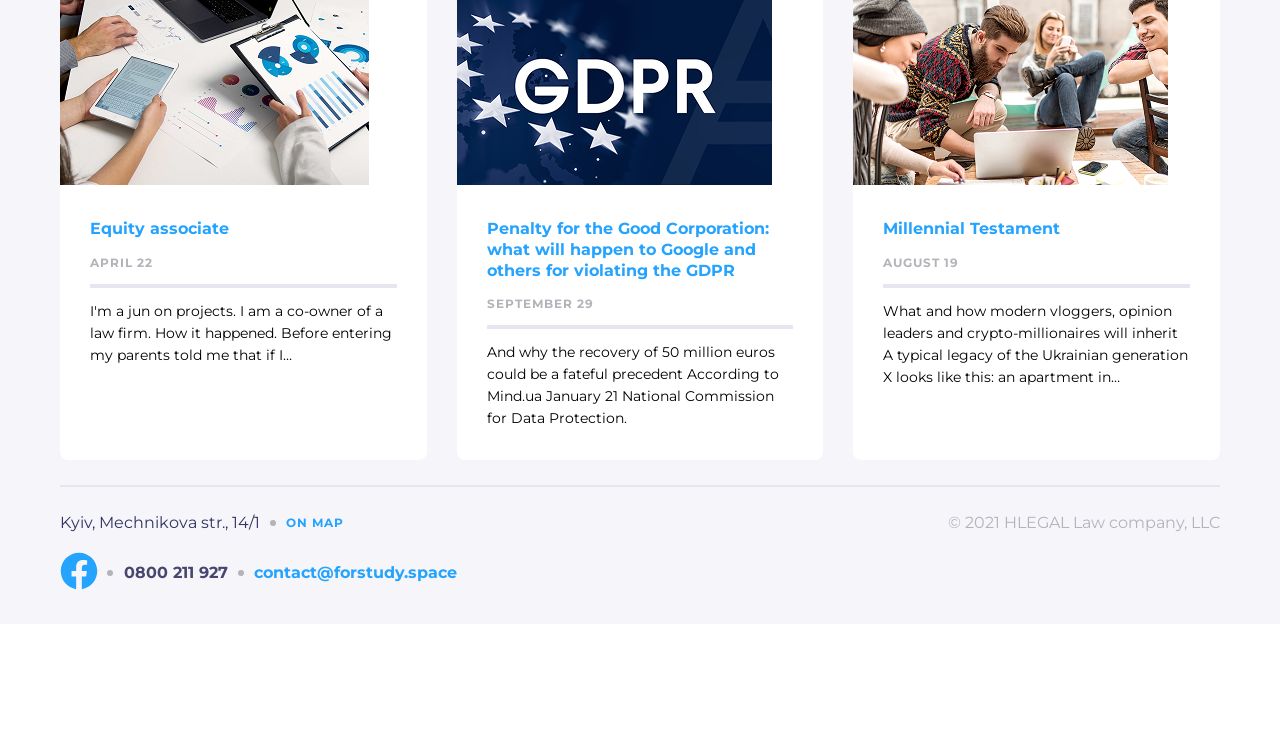
==== commit 3255ba33: "final_fix" ====
--- a/final_project/app/index.html
+++ b/final_project/app/index.html
@@ -5,13 +5,15 @@
     <meta charset="UTF-8">
     <meta name="viewport" content="width=device-width, initial-scale=1.0">
     <link rel="stylesheet" href="css/style.css">
+    <link rel="preload" href="fonts/Montserrat-400.woff" as="font" type="font/woff" crossorigin="anonymous">
+    <link rel="preload" href="fonts/Montserrat-700.woff" as="font" type="font/woff" crossorigin="anonymous">
     <title>Document</title>
 </head>
 
 <body class="body">
     <div class="background">
         <div class="wrapper">
-            <header class="header">
+            <header class="header js-header">
                 <div class="header__top header__top_dark">
                     <ul class="lang">
                         <li><a href="#">ук</a></li>
@@ -33,8 +35,8 @@
                     <span class="header__breadcrumbs">about us</span>
                 </div>
                 <nav class="menu">
-                    <button type="button" class="menu__btn menu__btn_dark"></button>
-                    <ul class="menu__list">
+                    <button type="button" class="menu__btn menu__btn_dark js-open-mobile-menu"></button>
+                    <ul class="menu__list js-mobile-drop-menu">
                         <li class="menu__list__inset"><a class="menu__list__inset__link menu__list__inset__link_dark"
                                 href="./about.html">about us</a></li>
                         <li class="menu__list__inset"><a class="menu__list__inset__link menu__list__inset__link_dark"
@@ -67,18 +69,18 @@
                                     oriented</button></li>
                         </ul>
                     </div>
-                </div>
-                <div class="solutions__box__text">
-                    <article class="solutions__info">
-                        <h2 class="solutions__info__h2">We turn the idea of legal services</h2>
-                        <p class="solutions__info__p">Consolidating many years of experience and
-                            practice, the company's lawyers
-                            accompany
-                            complex projects and achieve a number of important decisions for the
-                            industry.
-                            Many
-                            of them form the practice of applying the law of the sea in Ukraine.</p>
-                    </article>
+                    <div class="solutions__box__text">
+                        <article class="solutions__info">
+                            <h2 class="solutions__info__h2">We turn the idea of legal services</h2>
+                            <p class="solutions__info__p">Consolidating many years of experience and
+                                practice, the company's lawyers
+                                accompany
+                                complex projects and achieve a number of important decisions for the
+                                industry.
+                                Many
+                                of them form the practice of applying the law of the sea in Ukraine.</p>
+                        </article>
+                    </div>
                 </div>
             </section>
             <section class="services">
@@ -173,8 +175,9 @@
                         <h2 class="visually-hiden">team member slide</h2>
                         <div class="slider__item__pic">
                             <picture>
-                                <source media="(min-width:992px)" srcset="./img/team-member-992.png">
-                                <img class="img-responsive" src="./img/team-member.png" alt="team member">
+                                <source media="(min-width:992px)" srcset="./img/team.png">
+                                <source media="(min-width:420px)" srcset="./img/team-member.png">
+                                <img class="img-responsive" src="./img/team-member-375.png" alt="team member">
                             </picture>
                         </div>
                         <div class="slider__item__text">
@@ -189,8 +192,9 @@
                         <h2 class="visually-hiden">team member slide</h2>
                         <div class="slider__item__pic">
                             <picture>
-                                <source media="(min-width:992px)" srcset="./img/team-member-992.png">
-                                <img class="img-responsive" src="./img/team-member.png" alt="team member">
+                                <source media="(min-width:992px)" srcset="./img/team.png">
+                                <source media="(min-width:420px)" srcset="./img/team-member.png">
+                                <img class="img-responsive" src="./img/team-member-375.png" alt="team member">
                             </picture>
                         </div>
                         <div class="slider__item__text">
--- a/final_project/app/css/style.css
+++ b/final_project/app/css/style.css
@@ -1,3 +1,4 @@
+@charset "UTF-8";
 @font-face {
   font-family: "Montserrat";
   src: url(../fonts/Montserrat-400.woff) format("woff");
@@ -138,7 +139,7 @@
   color: #B3B3BA;
 }
 .header__tel {
-  padding-top: 5px;
+  padding-top: 2px;
   text-decoration: none;
   font-weight: 700;
   font-size: 16px;
@@ -238,7 +239,7 @@
     background-color: #e6e6f0;
     position: absolute;
     top: 5px;
-    left: 7px;
+    left: 6px;
   }
   .header__adress::after {
     content: "";
@@ -249,10 +250,10 @@
     background-color: #e6e6f0;
     position: absolute;
     top: 5px;
-    left: 224px;
+    left: 225px;
   }
   .header__tel {
-    padding-left: 18px;
+    padding-left: 19px;
     position: relative;
     -webkit-transition-duration: 0.2s;
             transition-duration: 0.2s;
@@ -270,11 +271,12 @@
     border-radius: 50%;
     background-color: #e6e6f0;
     position: absolute;
-    top: 5px;
-    left: 127px;
+    top: 6px;
+    left: 128px;
   }
   .header__fb {
     display: block;
+    padding-top: 1px;
     margin-left: 18px;
     -webkit-transition-duration: 0.2s;
             transition-duration: 0.2s;
@@ -367,11 +369,9 @@
 }
 
 .menu__list {
-  display: none;
+  display: block;
   position: absolute;
-  right: -15px;
-  top: 88px;
-  left: -15px;
+  right: 110%;
   background-color: #ffffff;
   list-style: none;
   padding: 12px;
@@ -417,6 +417,12 @@
 }
 .menu__btn_light {
   background-image: url(../img/hamburger_light.svg);
+}
+.menu__btn_dark.active {
+  background-image: url(../img/close_dark.svg);
+}
+.menu__btn_light.active {
+  background-image: url(../img/close_light.svg);
 }
 .menu__btn:hover {
   background-color: #e6e6f0;
@@ -1198,11 +1204,11 @@
   padding-bottom: 15px;
   -webkit-transition-duration: 0.2s;
           transition-duration: 0.2s;
-  -webkit-transition-property: opacity;
-  transition-property: opacity;
+  -webkit-transition-property: color;
+  transition-property: color;
 }
 .publications__list__inset__text__btn:hover {
-  opacity: 0.7;
+  color: #F0145A;
 }
 .publications__list__inset__text__p1 {
   color: #B3B3BA;
@@ -1274,14 +1280,18 @@
   background: url(../img/arrow.svg) no-repeat center right;
   -webkit-transition-duration: 0.2s;
           transition-duration: 0.2s;
-  -webkit-transition-property: opacity;
-  transition-property: opacity;
+  -webkit-transition-property: color background-image;
+  transition-property: color background-image;
 }
 .btn_publications {
   padding-left: 15px;
 }
 .btn:hover {
-  opacity: 0.7;
+  color: #f0145a;
+  background-image: url(../img/arrow_red.svg);
+}
+.btn.active {
+  background-image: url(../img/close.svg);
 }
 
 @media (min-width: 768px) {
@@ -1489,7 +1499,7 @@
   .footer {
     grid-template-columns: 1fr 1fr;
     justify-items: start;
-    padding-top: 30px;
+    padding-top: 30çpx;
   }
   .footer__navigation {
     -webkit-box-orient: horizontal;
